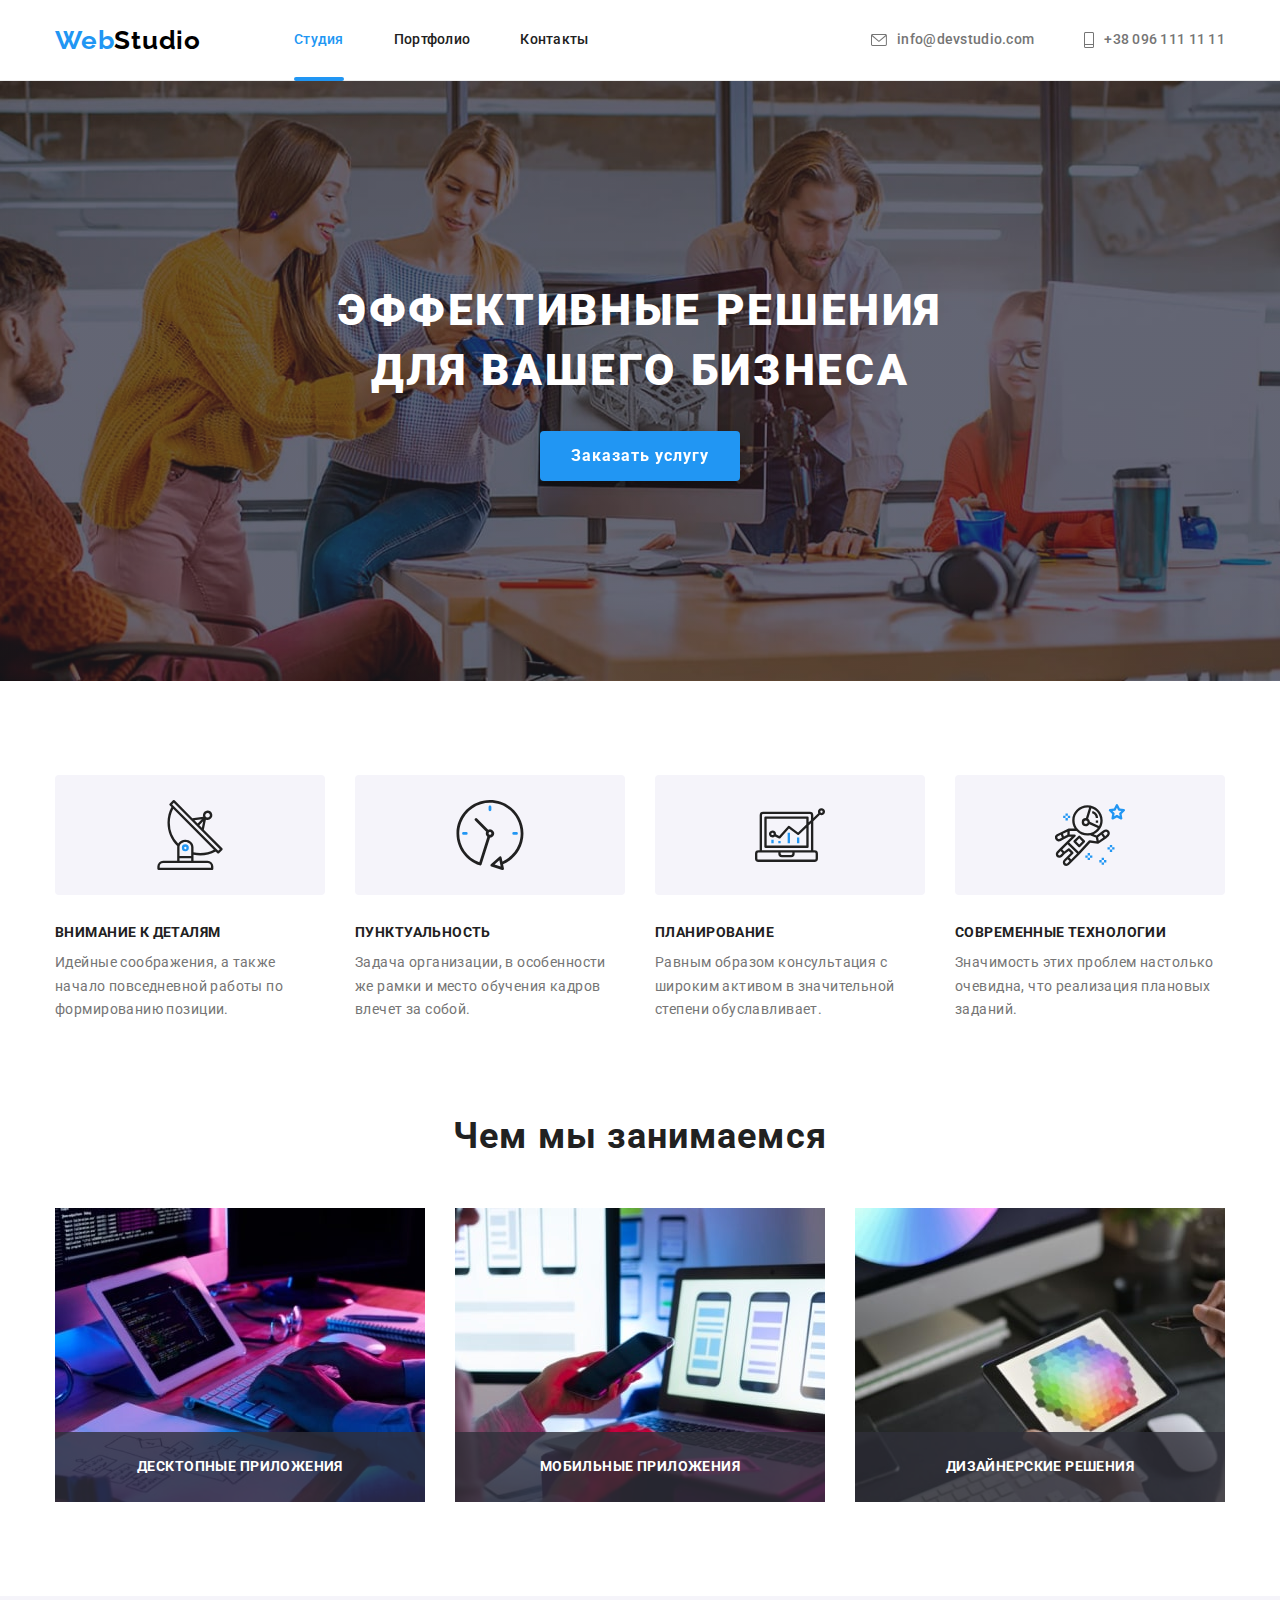
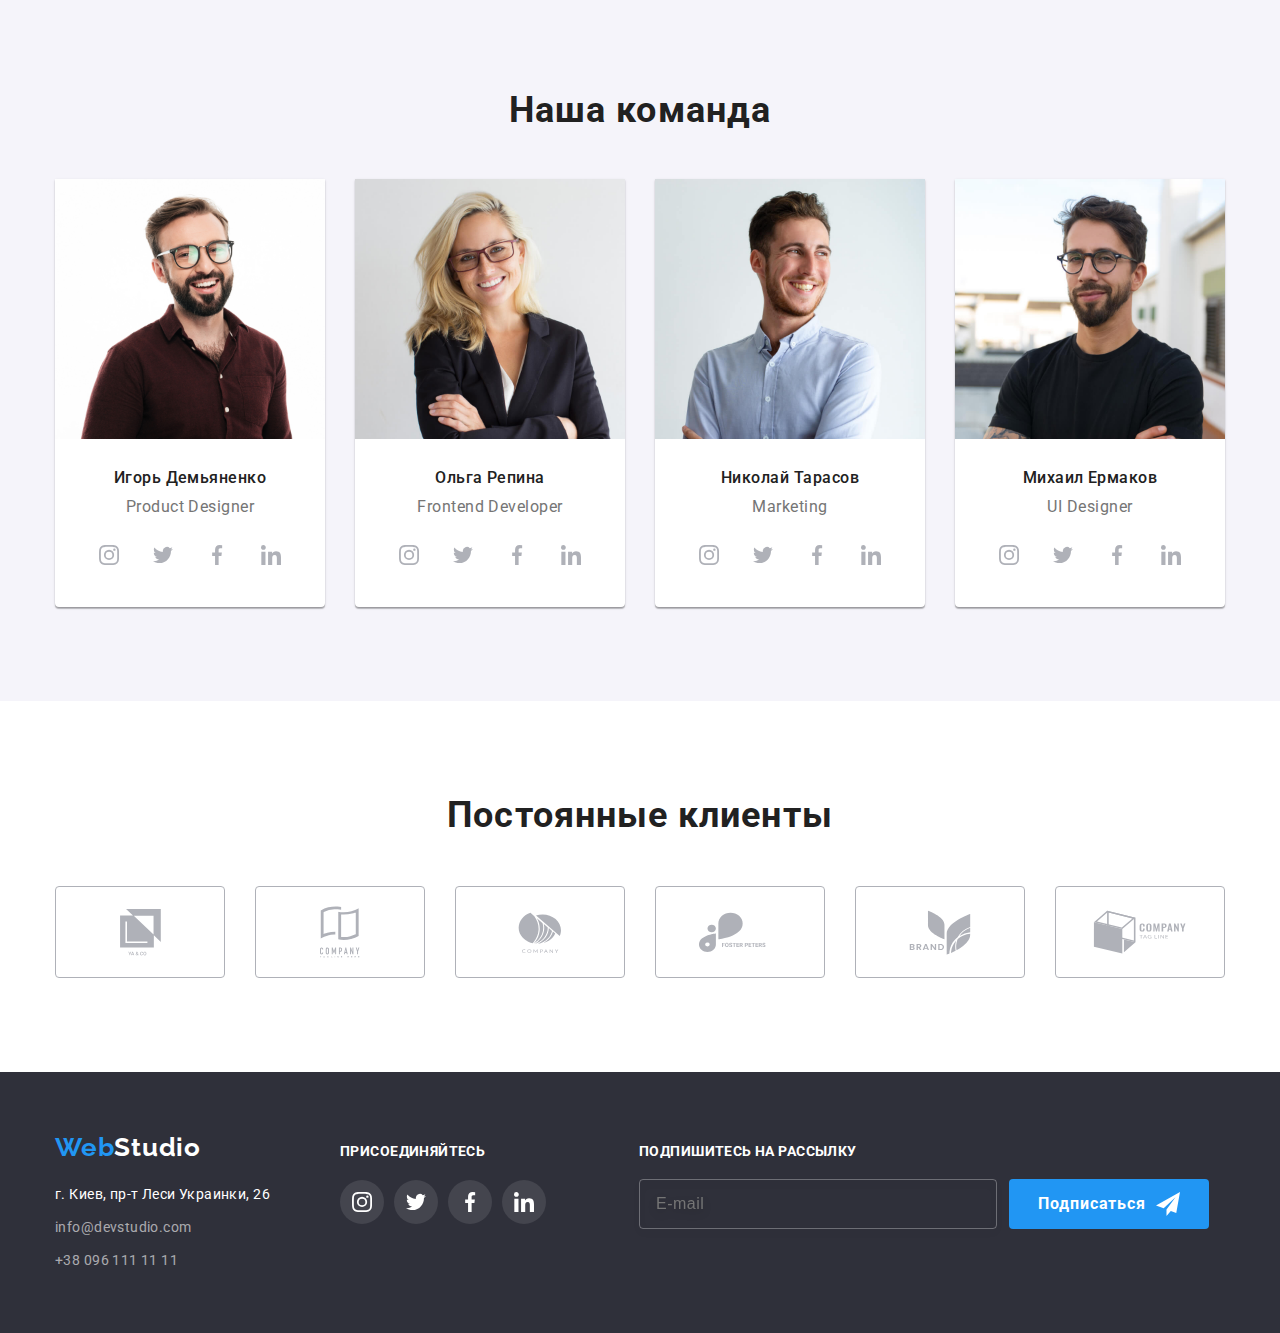
==== index.html @ 6ca830d8 "hw-06 footer-form" ====
<!DOCTYPE html>
<html lang="ru">

<head>
    <meta charset="UTF-8">
    <meta http-equiv="X-UA-Compatible" content="IE=edge">
    <meta name="viewport" content="width=device-width, initial-scale=1.0">
    <title>Web Studio (Version 2.1)</title>
    <link rel="preconnect" href="https://fonts.googleapis.com">
    <link rel="preconnect" href="https://fonts.gstatic.com" crossorigin>
    <link href="https://fonts.googleapis.com/css2?family=Raleway:wght@700&family=Roboto:wght@400;500;700&display=swap"
        rel="stylesheet">
    <link rel="stylesheet" href="node_modules/modern-normalize/modern-normalize.css">
    <link rel="stylesheet" href="./css/styles.css">
</head>

<body class="page">
    <header class="header">
        <div class="container header-content">
                <a class="header-logo link" href="./index.html" lang="en">Web<span class="header-logo-deco">Studio</span></a>
                <nav class="header-nav">
                    <ul class="header-nav-list list">
                        <li class="header-nav-item"><a class="header-nav-link link active" href="./index.html">Студия</a>
                        </li>
                        <li class="header-nav-item"><a class="header-nav-link  link" href="./portfolio.html">Портфолио</a>
                        </li>
                        <li class="header-nav-item"><a class="header-nav-link  link" href="">Контакты</a>
                        </li>
                    </ul>
                </nav>
                <ul class="header-contacts-list list">
                    <li class="header-contacts-item"><a class="header-contacts-link link" href="mailto:info@devstudio.com"><svg class="contact-icon" width="16" height="12"><use href="./images/symbol-defs.svg#icon-mail"></use></svg> info@devstudio.com</a>
                    </li>
                    <li class="header-contacts-item"><a class="header-contacts-link link" href="tel:+380961111111"><svg class="contact-icon" width="10" height="16">
                        <use href="./images/symbol-defs.svg#icon-phone"></use>
                    </svg>+38 096 111 11 11</a>
                    </li>
                </ul>
        </div>
    </header>
    <main>
        <section class="hero section">
            <!-- <div class="hero-bg"></div> -->
            <div class="container">
                <h1 class="hero-title">Эффективные решения для вашего бизнеса</h1>
                <button class="btn hero-btn" type="button" data-modal-open>Заказать услугу</button>
            </div>
        </section>
        <section class="features section">
            <div class="container">
                <h2 class="features-title" lang="en">Features</h2>

                <ul class="features-list list">
                    <li class="features-item">
                        <div class="features-decor">
                            <svg class="features-decor-icon" width="70" height="70">
                                <use href="./images/symbol-defs.svg#icon-antenna"></use>
                            </svg>
                        </div>
                        <h3 class="features-item-title">Внимание к деталям</h3>
                        <p class="features-item-text">Идейные соображения, а также начало повседневной работы по формированию
                            позиции.</p>
                    </li>
                    <li class="features-item">
                        <div class="features-decor">
                            <svg class="features-decor-icon" width="70" height="70">
                                <use href="./images/symbol-defs.svg#icon-clock"></use>
                            </svg>
                        </div>
                        <h3 class="features-item-title">Пунктуальность</h3>
                        <p class="features-item-text">Задача организации, в особенности же рамки и место обучения кадров
                            влечет за собой.</p>
                    </li>
                    <li class="features-item">
                        <div class="features-decor">
                            <svg class="features-decor-icon" width="70" height="70">
                                <use href="./images/symbol-defs.svg#icon-diagram"></use>
                            </svg>
                        </div>
                        <h3 class="features-item-title">Планирование</h3>
                        <p class="features-item-text">Равным образом консультация с широким активом в значительной степени
                            обуславливает.</p>
                    </li>
                    <li class="features-item">
                        <div class="features-decor">
                            <svg class="features-decor-icon" width="70" height="70">
                                <use href="./images/symbol-defs.svg#icon-astronaut"></use>
                            </svg>
                        </div>
                        <h3 class="features-item-title">Современные технологии</h3>
                        <p class="features-item-text">Значимость этих проблем настолько очевидна, что реализация плановых
                            заданий.</p>
                    </li>
                </ul>
            </div>
        </section>
        <section class="about section">
            <div class="container about-content">
                <h2 class="about-title">Чем мы занимаемся</h2>
                <ul class="about-list list">
                    <li class="about-item">
                        <img class="about-item-img" src="./images/box1.jpg" alt="Программист пишет код" width="370" height="294">
                        <p class="about-item-text">Десктопные приложения</p>
                    </li>
                    <li class="about-item">
                        <img class="about-item-img" src="./images/box2.jpg" alt="Создание мобильных приложений" width="370" height="294">
                        <p class="about-item-text">Мобильные приложения</p>
                    </li>
                    <li class="about-item">
                        <img class="about-item-img" src="./images/box3.jpg" alt="Вэб дизайн" width="370" height="294">
                        <p class="about-item-text">Дизайнерские решения</p>
                    </li>
                </ul>
            </div>
        </section>
        <section class="team section">
            <div class="container">
                <h2 class="team-title">Наша команда</h2>
                <ul class="team-list list">

                    <li class="team-item">
                        <div class="team-card">
                                <img class="team-avatar" src="./images/ava1.jpg" alt="Дизайнер продукта" width="270">
                            <div class="team-text">
                                <h3 class="team-name">Игорь Демьяненко</h3>
                                <p class="team-position" lang="en">Product Designer</p>

                                <ul class="team-networks-list list">
                                    <li class="team-networks-item">
                                        <a href="" class="team-networks-link">
                                            <svg class="networks-icon" width="20" height="20">
                                                <use href="./images/symbol-defs.svg#icon-instagram"></use>
                                            </svg>
                                        </a>
                                    </li>
                                    <li class="team-networks-item">
                                        <a href="" class="team-networks-link">
                                            <svg class="networks-icon" width="20" height="20">
                                                <use href="./images/symbol-defs.svg#icon-twitter"></use>
                                            </svg>
                                        </a>
                                    </li>
                                    <li class="team-networks-item">
                                        <a href="" class="team-networks-link">
                                            <svg class="networks-icon" width="20" height="20">
                                                <use href="./images/symbol-defs.svg#icon-facebook"></use>
                                            </svg>
                                        </a>
                                    </li>
                                    <li class="team-networks-item">
                                        <a href="" class="team-networks-link">
                                            <svg class="networks-icon" width="20" height="20">
                                                <use href="./images/symbol-defs.svg#icon-linkedin"></use>
                                            </svg>
                                        </a>
                                    </li>
                                </ul>
                            </div>
                        </div>
                    </li>

                    <li class="team-item">
                        <div class="team-card">
                                <img class="team-avatar" src="./images/ava2.jpg" alt="Фронтенд разработчик" width="270">
                            <div class="team-text">
                                <h3 class="team-name">Ольга Репина</h3>
                                <p class="team-position" lang="en">Frontend Developer</p>

                                <ul class="team-networks-list list">
                                    <li class="team-networks-item">
                                        <a href="" class="team-networks-link">
                                            <svg class="networks-icon" width="20" height="20">
                                                <use href="./images/symbol-defs.svg#icon-instagram"></use>
                                            </svg>
                                        </a>
                                    </li>
                                    <li class="team-networks-item">
                                        <a href="" class="team-networks-link">
                                            <svg class="networks-icon" width="20" height="20">
                                                <use href="./images/symbol-defs.svg#icon-twitter"></use>
                                            </svg>
                                        </a>
                                    </li>
                                    <li class="team-networks-item">
                                        <a href="" class="team-networks-link">
                                            <svg class="networks-icon" width="20" height="20">
                                                <use href="./images/symbol-defs.svg#icon-facebook"></use>
                                            </svg>
                                        </a>
                                    </li>
                                    <li class="team-networks-item">
                                        <a href="" class="team-networks-link">
                                            <svg class="networks-icon" width="20" height="20">
                                                <use href="./images/symbol-defs.svg#icon-linkedin"></use>
                                            </svg>
                                        </a>
                                    </li>
                                </ul>
                            </div>
                        </div>
                    </li>

                    <li class="team-item">
                        <div class="team-card">
                                <img class="team-avatar" src="./images/ava3.jpg" alt="Маркетолог" width="270">
                            <div class="team-text">
                                <h3 class="team-name">Николай Тарасов</h3>
                                <p class="team-position" lang="en">Marketing</p>

                                <ul class="team-networks-list list">
                                    <li class="team-networks-item">
                                        <a href="" class="team-networks-link">
                                            <svg class="networks-icon" width="20" height="20">
                                                <use href="./images/symbol-defs.svg#icon-instagram"></use>
                                            </svg>
                                        </a>
                                    </li>
                                    <li class="team-networks-item">
                                        <a href="" class="team-networks-link">
                                            <svg class="networks-icon" width="20" height="20">
                                                <use href="./images/symbol-defs.svg#icon-twitter"></use>
                                            </svg>
                                        </a>
                                    </li>
                                    <li class="team-networks-item">
                                        <a href="" class="team-networks-link">
                                            <svg class="networks-icon" width="20" height="20">
                                                <use href="./images/symbol-defs.svg#icon-facebook"></use>
                                            </svg>
                                        </a>
                                    </li>
                                    <li class="team-networks-item">
                                        <a href="" class="team-networks-link">
                                            <svg class="networks-icon" width="20" height="20">
                                                <use href="./images/symbol-defs.svg#icon-linkedin"></use>
                                            </svg>
                                        </a>
                                    </li>
                                </ul>
                            </div>
                        </div>
                    </li>

                    <li class="team-item">
                        <div class="team-card">
                                <img class="team-avatar" src="./images/ava4.jpg" alt="Дизайнер интерфейса" width="270">
                            <div class="team-text">
                                <h3 class="team-name">Михаил Ермаков</h3>
                                <p class="team-position" lang="en">UI Designer</p>

                                <ul class="team-networks-list list">
                                    <li class="team-networks-item">
                                        <a href="" class="team-networks-link">
                                            <svg class="networks-icon" width="20" height="20">
                                                <use href="./images/symbol-defs.svg#icon-instagram"></use>
                                            </svg>
                                        </a>
                                    </li>
                                    <li class="team-networks-item">
                                        <a href="" class="team-networks-link">
                                            <svg class="networks-icon" width="20" height="20">
                                                <use href="./images/symbol-defs.svg#icon-twitter"></use>
                                            </svg>
                                        </a>
                                    </li>
                                    <li class="team-networks-item">
                                        <a href="" class="team-networks-link">
                                            <svg class="networks-icon" width="20" height="20">
                                                <use href="./images/symbol-defs.svg#icon-facebook"></use>
                                            </svg>
                                        </a>
                                    </li>
                                    <li class="team-networks-item">
                                        <a href="" class="team-networks-link">
                                            <svg class="networks-icon" width="20" height="20">
                                                <use href="./images/symbol-defs.svg#icon-linkedin"></use>
                                            </svg>
                                        </a>
                                    </li>
                                </ul>
                            </div>
                        </div>
                    </li>
                </ul>
            </div>
        </section>
        <section class="our-clients section">
            <div class="container">
                <h2 class="our-clients-title">Постоянные клиенты</h2>
                <ul class="our-clients-list list">
                    <li class="our-clients-item"><a class="our-clients-link" href=""><svg class="our-clients-icon" width="41" height="46.7"><use href="./images/symbol-defs.svg#icon-company1"></use></svg></a>
                    </li>
                    <li class="our-clients-item"><a class="our-clients-link" href=""><svg class="our-clients-icon" width="40" height="52"><use href="./images/symbol-defs.svg#icon-company2"></use></svg></a>
                    </li>
                    <li class="our-clients-item"><a class="our-clients-link" href=""><svg class="our-clients-icon" width="43.46" height="41.18"><use href="./images/symbol-defs.svg#icon-company3"></use></svg></a>
                    </li>
                    <li class="our-clients-item"><a class="our-clients-link" href=""><svg class="our-clients-icon" width="84.44" height="40.62"><use href="./images/symbol-defs.svg#icon-company4"></use></svg></a>
                    </li>
                    <li class="our-clients-item"><a class="our-clients-link" href=""><svg class="our-clients-icon" width="62.54" height="45.43"><use href="./images/symbol-defs.svg#icon-company5"></use></svg></a>
                    </li>
                    <li class="our-clients-item"><a class="our-clients-link" href=""><svg class="our-clients-icon" width="93.79" height="43.93"><use href="./images/symbol-defs.svg#icon-company6"></use></svg></a>
                    </li>
                </ul>
            </div>
        </section>
    </main>
    <footer class="footer">
        <div class="container footer-content">
                <div class="footer-contacts">
                    <a class="footer-logo link" href="./index.html" lang="en">Web<span class="footer-logo-deco">Studio</span></a>
                    <address class="address">
                        <ul class="footer-contacts-list list">
                            <li class="footer-item-addr"><a class="footer-link-addr link" href="https://bit.ly/3FaEu3i" target="_blank">г. Киев,
                                    пр-т Леси Украинки, 26</a></li>
                            <li class="footer-contacts-item"><a class="footer-contacts-link link" href="mailto:info@devstudio.com">info@devstudio.com</a></li>
                            <li class="footer-contacts-item"><a class="footer-contacts-link link" href="tel:+380961111111">+38 096 111 11 11</a>
                            </li>
                        </ul>
                    </address>
                </div>
                <div class="footer-networks">
                    <strong class="footer-networks-title">Присоединяйтесь</strong>
                        <ul class="footer-networks-list list">
                            <li class="footer-networks-item"><a class="footer-networks-link" href=""><svg class="footer-networks-icon" width="20" height="20"><use href="./images/symbol-defs.svg#icon-instagram"></use></svg></a>
                            </li>

                            <li class="footer-networks-item"><a class="footer-networks-link" href=""><svg class="footer-networks-icon" width="20" height="20"><use href="./images/symbol-defs.svg#icon-twitter"></use></svg></a>
                            </li>

                            <li class="footer-networks-item"><a class="footer-networks-link" href=""><svg class="footer-networks-icon" width="20" height="20"><use href="./images/symbol-defs.svg#icon-facebook"></use></svg></a>
                            </li>

                            <li class="footer-networks-item"><a class="footer-networks-link" href=""><svg class="footer-networks-icon" width="20" height="20"><use href="./images/symbol-defs.svg#icon-linkedin"></use></svg></a>
                            </li>
                        </ul>
                </div>
                <div class="footer-form-container">
                    <strong class="footer-form-title">Подпишитесь на рассылку</strong>
                        <form class="footer-form" autocomplete="off" method="post" action=javascript:void(0);>
                            <div class="footer-form-field">
                                <input type="email" class="footer-form-input" name="mail" id="mail" placeholder="E-mail"/>
                            </div>
                            <button class="footer-form-btn btn">
                                <span class="footer-form-btn-txt">Подписаться</span>
                                <span><svg class="footer-form-icon" width="24" height="24"><use href="./images/symbol-defs.svg#icon-send"></use></svg>
                                </span>
                            </button>
                        </form>
                </div>
        </div>
    </footer>

        <div class="backdrop is-hidden" data-modal>
            <div class="modal">
                <button class="modal-close-btn" type="button" data-modal-close>
                    <svg class="modal-icon">
                        <use href="./images/symbol-defs.svg#icon-modal-close" width="18" height="18"></use>
                    </svg>
                </button>
            </div>
        </div>

        <script src="./js/modal.js"></script>

</body>
</html>
---- css/styles.css ----
:root {
    --primery-text-color:#757575;
    --white-text-color:#ffffff;
    --black-text-color:#000000;
    --title-text-color:#212121;
    --accent-color:#2196f3;
    --primery-bg-color:#ffffff;
    --secondary-bg-color:#f5f4fa;
    --third-bg-color:#2F303A;
    --fourth-bg-color:#eeeeee;
    /* ---декоративная разделительная линия--- */
    --deco-line-color:#ececec;
    /* ----відступи між картками---- */
    --card-set-gap : 30px;
}

html {
    box-sizing: border-box;
}

*,
*::before,
*::after {
    box-sizing: inherit;
}

body {
    margin: 0;
    font-family: "Roboto",sans-serif;
    font-weight: 400;
    font-size: 14px;
    color: var(--primery-text-color);

    background-color: var(--primery-bg-color);
}

h1,h2,h3,h4,h5,h6 {
    margin: 0 ;
    color: var(--title-text-color);
}
p {
    margin: 0;
}
img {
    display: block;
    max-width: 100%;
    height: auto;
}


.container {
    margin: 0 auto;
    padding: 0 15px;

    width: 1200px;
    /* outline: 1px solid tomato; */
}
.section {
    margin: 0;
    padding: 94px 0 94px 0;
}
a {
    text-decoration: none;
}
.list {
    margin: 0;
    padding: 0;
    list-style-type: none;
}



.btn {
    font-family: inherit;
    font-style: normal;
    font-weight: 700;
    font-size: 16px;

    line-height: 1.87;
    letter-spacing: 0.06em;
    color: var(--white-text-color);

    border-radius: 4px;
    border-color: transparent;
    background-color: var(--accent-color);

    cursor:pointer;
}
.hero-btn {
    filter: drop-shadow(0px 4px 4px rgba(0, 0, 0, 0.25));
}

/* -------------Header------------- */

.header {
    margin: 0;
    background-color: var(--primery-bg-color);
    border-bottom: 1px solid var(--deco-line-color);
}

.header-content {
    display: flex;
    align-items: center;
}

 /* -------Logo---- - */
.header-logo {
    padding: 24px 0;
    font-family: "Raleway", sans-serif;
    font-weight: 700;
    font-size: 26px;
    line-height: 1.19;
    letter-spacing: 0.03em;
    color: var(--accent-color);
}
.header-logo-deco {
    color: var(--black-text-color);
}


/* ------Site navigation------- */
.header-nav {
    margin-left: 93px;
}
.header-nav-list {
    display: flex;
}

.header-nav-item:nth-child(n+2) {
    margin-left: 50px;
}
.header-nav-link {
    position: relative;
    display: block;
    padding: 32px 0;

    font-size: 14px;
    font-style: normal;
    font-weight: 500;
    line-height: 1.14;
    letter-spacing: 0.02em;

    color: var(--title-text-color);
    transition: color 250ms cubic-bezier(0.4, 0, 0.2, 1);
}
.header-nav-link:hover,
.header-nav-link:focus {
    color: var(--accent-color);
}
.header-nav-link.active {
    color :var(--accent-color);
}
.header-nav-link.active::after {
    position: absolute;
    bottom: -1px;
    left: 0;
    content: "";

    width: 100%;
    height: 4px;

    border-radius: 2px;
    background-color: var(--accent-color);
}


/* ---------Contacts-------- */

.header-contacts-list {
    display:flex;
    margin-left: auto;
}

.header-contacts-link {
    display: flex;
    align-items: center;
    padding: 32px 0;

    font-size: 14px;
    font-style: normal;
    font-weight: 500;
    line-height: 1.14;
    letter-spacing: 0.02em;
    color: var(--primery-text-color);

    transition: color 250ms cubic-bezier(0.4, 0, 0.2, 1);
}
.header-contacts-link:hover,
.header-contacts-link:focus,
.footer-contacts-link:hover,
.footer-contacts-link:focus,
.footer-link-addr:hover,
.footer-link-addr:focus {
    color: var(--accent-color);
}

.contact-icon {
    margin-right: 10px;
    fill: currentColor;
}

.header-contacts-item + .header-contacts-item {
    margin-left: 50px;
}


/* ---------------Footer--------------- */
.footer {
    padding: 60px 0 60px 0;
    background-color: var(--third-bg-color);
}
.footer-content {
    display: flex;
    align-items: baseline;
}

.footer-logo {
    display: inline-block;
    margin-bottom: 20px;

    font-family: "Raleway",sans-serif;
    font-weight: 700;
    font-size: 26px;

    line-height: 1.19;
    letter-spacing: 0.03em;

    color: var(--accent-color);
}
.footer-logo-deco {
    color: var(--white-text-color);
}

.footer-contacts-list li:not(:last-child) {
    margin-bottom: 9px;
}
.footer-link-addr {
    font-style: normal;
    line-height: 1.71;
    letter-spacing: 0.03em;
    color: var(--white-text-color);

    transition: 250ms cubic-bezier(0.4, 0, 0.2, 1);
}
.footer-contacts-link {
    font-style: normal;
    line-height: 1.71;
    letter-spacing: 0.03em;
    color: rgba(255, 255, 255, 0.6);

    transition: color 250ms cubic-bezier(0.4, 0, 0.2, 1);
}

.footer-networks {
    margin-left: 70px;
}
.footer-networks-title {
    display: inline-block;
    margin-bottom: 20px;

    line-height: 1.14;
    letter-spacing: 0.03em;
    text-transform: uppercase;
    color: var(--white-text-color);
}
.footer-networks-list {
    display: flex;
}
.footer-networks-item + .footer-networks-item {
    margin-left: 10px;
}
.footer-networks-link {
    display: flex;
    align-items: center;
    justify-content: center;

    margin: 0;
    width: 44px;
    height: 44px;

    border-radius: 50%;
    background-color: rgba(255, 255, 255, 0.1);

    transition: background-color 250ms cubic-bezier(0.4, 0, 0.2, 1);
}
.footer-networks-link:hover,
.footer-networks-link:focus {
    background-color: var(--accent-color);
}
.footer-networks-icon {
    fill: var(--white-text-color);
}

/* ---------------Footer form------------------ */
.footer-form-container {
    margin-left: 93px;
}
.footer-form-title {
    display: inline-block;
    margin-bottom: 20px;

    line-height: 1.14x;
    letter-spacing: 0.03em;
    text-transform: uppercase;
    color: var(--white-text-color);
}
.footer-form {
    display: flex;
}
.footer-form-field {
    width: 358px;
    height: 50px;
}
.footer-form-input {
    padding: 15px 16px;;
    width: 100%;
    height: 100%;

    background-color: transparent;

    border: 1px solid rgba(255, 255, 255, 0.3);
    filter: drop-shadow(0px 4px 4px rgba(0, 0, 0, 0.15));
    border-radius: 4px;

    font-size: 16px;
    line-height: 1.25;
    letter-spacing: 0.03em;
    color: var(--white-text-color);
}

.footer-form-btn {
    display: flex;
    align-items: center;
    justify-content: center;

    margin-left: 12px;

    min-width: 200px;
    height: 50px;
}
.footer-form-icon {
    display: block;
    margin-left: 10px;
}

/* -----------------Студия-------------- */

/* -----------Hero----------- */
.hero {
    padding-top: 200px;
    padding-bottom: 200px;
    text-align: center;

    background-color: #C4C4C4;
    margin-left: auto;
    margin-right: auto;
    max-width: 1600px;
    height: auto;

    background-image: linear-gradient(to right, rgba(47, 48, 58, 0.4), rgba(47, 48, 58, 0.4)), url("../images/hero_bg.jpg");
    background-repeat: no-repeat, no-repeat;
    background-size: cover;
    background-position: center;
}

.hero-bg {
    margin-left: auto;
    margin-right: auto;
    max-width: 1600px;
    height: auto;

    background-image: linear-gradient(to right, rgba(47, 48, 58, 0.4), rgba(47, 48, 58, 0.4)), url("../images/hero_bg.jpg");
    background-repeat: no-repeat, no-repeat;
    background-size: cover;
    background-position: center;
}
.hero-title {
    display:block;
    width: 696px;
    margin: 0 auto 30px;

    font-weight: 900;
    font-size: 44px;
    line-height: 1.36;
    letter-spacing: 0.06em;
    color: var(--white-text-color);
    text-transform: uppercase;
}
.hero-btn {
    display:block;
    margin: 0 auto;
    min-width: 200px;
    height: 50px;

    font-family: Roboto;
    font-weight: 700;
    font-size: 16px;
    line-height: 1.87;
    letter-spacing: 0.06em;

    transition: background-color 250ms cubic-bezier(0.4, 0, 0.2, 1);
}

.hero-btn:hover {
    background-color: #188ce8;
}
/* ------------Features---------- */

.features-title {
    visibility:hidden;
    width: 0;
    height: 0;
}

.features-list {
    display: flex;
    flex-wrap: wrap;

    font-size: 0;
}
.features-item {
    flex-basis: calc(100% / 4 - var(--card-set-gap));
    background-color: var(--primery-bg-color);
}
.features-item + .features-item {
    margin-left: var(--card-set-gap);
}

.features-decor {
    display: flex;
    align-items: center;
    justify-content: center;
    margin-bottom: var(--card-set-gap);

    width: 270px;
    height: 120px;

    background-color: var(--secondary-bg-color);
    border-radius: 4px;
}

.features-item-title {
    margin-bottom: 10px;

    font-size: 14px;
    font-weight: 700;
    line-height: 1.14;
    letter-spacing: 0.03em;

    text-transform: uppercase;
}
.features-item-text {
    font-size: 14px;
    line-height: 1.71;
    letter-spacing: 0.03em;
}

/* ----------About------------ */
.about {
    padding-top: 0;
}

.about-title {
    margin-bottom: 50px;
    text-align: center;

    font-weight: 700;
    font-size: 36px;
    line-height: 1.16;
    letter-spacing: 0.03em;
}
.about-list {
    display: flex;
    flex-wrap: wrap;
    margin-left: calc(-1 * var(--card-set-gap));
}
.about-item {
    position: relative;
    flex-basis: calc(100% / 3 - var(--card-set-gap));
    margin-left: var(--card-set-gap);
}
.about-item-text {
    position: absolute;
    left: 0;
    bottom: 0;

    display: flex;
    align-items: center;
    justify-content: center;

    width: 100%;
    height: 23.82%;

    font-weight: 700;
    font-size: 14px;
    line-height: 1.14;
    text-align: center;
    letter-spacing: 0.03em;
    text-transform: uppercase;
    color: #ffffff;

    background: rgba(47, 48, 58, 0.8);
}



/* -----------Our-team------------ */
.team {
    background-color: var(--secondary-bg-color);
}
.team-title {
    margin-bottom: 47px;
    text-align: center;
    font-weight: 700;
    font-size: 36px;
    line-height: 1.16;
    letter-spacing: 0.03em;
}
.team-list {
    display: flex;
    flex-wrap: wrap;
    margin-left: calc(-1 * var(--card-set-gap));
}
.team-item {
    margin-left: var(--card-set-gap);
    flex-basis: calc(100% / 4 - var(--card-set-gap));

    background-color: var(--primery-bg-color);
    box-shadow: 0px 1px 3px rgba(0, 0, 0, 0.12), 0px 1px 1px rgba(0, 0, 0, 0.14), 0px 2px 1px rgba(0, 0, 0, 0.2);
    border-radius: 0px 0px 4px 4px;
}

.team-avatar {
    display: block;
    max-width: 100%;
    height: auto;
}
.team-text {
    padding: var(--card-set-gap) 32px;
    text-align: center;
}
.team-name {
    margin-bottom: 10px;

    font-weight: 500;
    font-size: 16px;
    line-height: 1.18;
    letter-spacing: 0.03em;
}
.team-position {
    margin-bottom: 16px;
    font-size: 16px;
    line-height: 1.18;
    letter-spacing: 0.03em;

    text-align: center;
}
.team-networks-list {
    display: flex;
    align-items: center;
    justify-content: center;
}
.team-networks-item {
    width: 44px;
    height: 44px;
    border-radius: 50%;
}
.team-networks-item + .team-networks-item {
    margin-left: 10px;
}
.team-networks-link {
    display: flex;
    align-items: center;
    justify-content: center;

    width: 44px;
    height: 44px;

    border-radius: 50%;
    color: #afb1b8;

    transition: background-color 250ms cubic-bezier(0.4, 0, 0.2, 1), color 250ms cubic-bezier(0.4, 0, 0.2, 1);
}
.team-networks-link:hover,
.team-networks-link:focus {
    background-color: var(--accent-color);
    color: var(--white-text-color);
}
.networks-icon {
    fill:currentColor;
}

/* --------------Our clients-------------- */

.our-clients-title {
    margin-bottom: 50px;

    font-size: 36px;
    line-height: 1.16;
    text-align: center;
    letter-spacing: 0.03em;
    color: var(--title-text-color);
}
.our-clients-list {
    display: flex;
    align-items: center;
    justify-content: center;
}
.our-clients-item + .our-clients-item {
    margin-left: var(--card-set-gap);
}
.our-clients-link {
    display: flex;
    align-items: center;
    justify-content: center;

    width: 170px;
    height: 92px;

    color: rgba(175, 177, 184, 1);

    border: 1px solid rgba(175, 177, 184, 1);
    border-radius: 4px;

    transition: border-color 250ms cubic-bezier(0.4, 0, 0.2, 1), color 250ms cubic-bezier(0.4, 0, 0.2, 1);
}
.our-clients-icon {
    fill: currentColor;
}
.our-clients-link:hover,
.our-clients-link:focus {
    color: var(--accent-color);
    border-color: var(--accent-color);
}

/* ------------Portfolio----------- */
.portfolio {
    padding-top:94px;
}
.portfolio-title-hidden {
    width: 0;
    height: 0;
    visibility: hidden;
}
.portfolio-filter {
    display: flex;
    justify-content: center;
    margin-bottom: 50px;
}
.portfolio-filter-item + .portfolio-filter-item {
    margin-left: 8px;
}
.portfolio-filter-btn {
    padding: 6px 22px;

    font-style: normal;
    font-weight: 500;
    font-size: 16px;
    line-height: 1.62;
    letter-spacing: 0.03em;

    color: var(--title-text-color);
    background-color: var(--secondary-bg-color);

    transition:background-color 250ms cubic-bezier(0.4, 0, 0.2, 1), color 250ms cubic-bezier(0.4, 0, 0.2, 1), drop-shadow 250ms cubic-bezier(0.4, 0, 0.2, 1);
}
.current,
.portfolio-filter-btn:hover,
.portfolio-filter-btn:focus {
    color: var(--white-text-color);
    background-color: var(--accent-color);
    filter: drop-shadow(0px 4px 4px rgba(0, 0, 0, 0.25));

}

.portfolio-list {
    display: flex;
    flex-wrap: wrap;
    margin: -15px;
}
.portfolio-item {
    margin: 15px;
    flex-basis: calc(100% / 3 - var(--card-set-gap));
}
.portfolio-card-link {
    display: block;
    width: 100%;
    height: 100%;

    transition: box-shadow 250ms cubic-bezier(0.4, 0, 0.2, 1);
}
.portfolio-card-link:hover,
.portfolio-card-link:focus {
    box-shadow: 0px 1px 1px rgba(0, 0, 0, 0.12), 0px 4px 4px rgba(0, 0, 0, 0.06), 1px 4px 6px rgba(0, 0, 0, 0.16);
}
.portfolio-card-link:hover .portfolio-card-overlay,
.portfolio-card-link:focus .portfolio-card-overlay {
transform: translateY(0);
}
 .portfolio-card-item {
    background-color: var(--primery-bg-color);
 }

 .portfolio-card-thumb {
     position: relative;
     overflow: hidden;
 }

.portfolio-card-img {
    display: block;
    max-width: 370px;
    height: auto;
}
.portfolio-card-overlay {
    position: absolute;
    left: 0;
    top: 0;

    width: 100%;
    height: 100%;
    padding: 63px 24px;

    font-size: 18px;
    line-height: 1.56;
    letter-spacing: 0.03em;
    color: var(--white-text-color);

    background: rgba(33, 150, 243, 0.9);

    transform: translateY(101%);
    transition: transform 250ms cubic-bezier(0.4, 0, 0.2, 1);
}
.portfolio-card-content {
    margin: 0;
    padding: 20px 24px;
    border-right: 1px solid var(--fourth-bg-color);
    border-bottom: 1px solid var(--fourth-bg-color);
    border-left: 1px solid var(--fourth-bg-color);
}
.card-content-title {
    font-weight: 700;
    font-size: 18px;
    line-height: 2;
    letter-spacing: 0.06em;
}
.card-content-text {
    font-size: 16px;

    line-height: 1.87;
    letter-spacing: 0.03em;

    color: var(--primery-text-color);
}

/* -------------Modal window------------- */
.backdrop {
    position: fixed;
    top: 0;
    left: 0;
    width: 100%;
    height: 100%;

    background: rgba(0, 0, 0, 0.2);
    opacity: 1;
    transition: opacity 250ms cubic-bezier(0.4, 0, 0.2, 1);
}
.backdrop.is-hidden {
    opacity: 0;
    pointer-events: none;
}
.backdrop.is-hidden .modal {
    transform: translate(-50%,-50%) scale(1.1);
}
.modal {
    position: absolute;
    top: 50%;
    left: 50%;
    transform: translate(-50%,-50%);

    padding: 15px;

    min-width: 528px;
    min-height: 581px;

    background-color: var(--primery-bg-color);

    transform: translate(-50%,-50%) scale(1);
    transition: transform 250ms cubic-bezier(0.4, 0, 0.2, 1);
}
.modal-close-btn {
    position: absolute;
    top: 8px;
    right: 8px;

    display: flex;
    align-items: center;
    justify-content: center;

    width: 30px;
    height: 30px;

    padding: 0;

    border-radius: 50%;
    border: 1px solid  rgba(0, 0, 0, 0.1);
    background-color: var(--primery-bg-color);

    cursor: pointer;
}
.modal-icon {
    width: 18px;
    height: 18px;
}
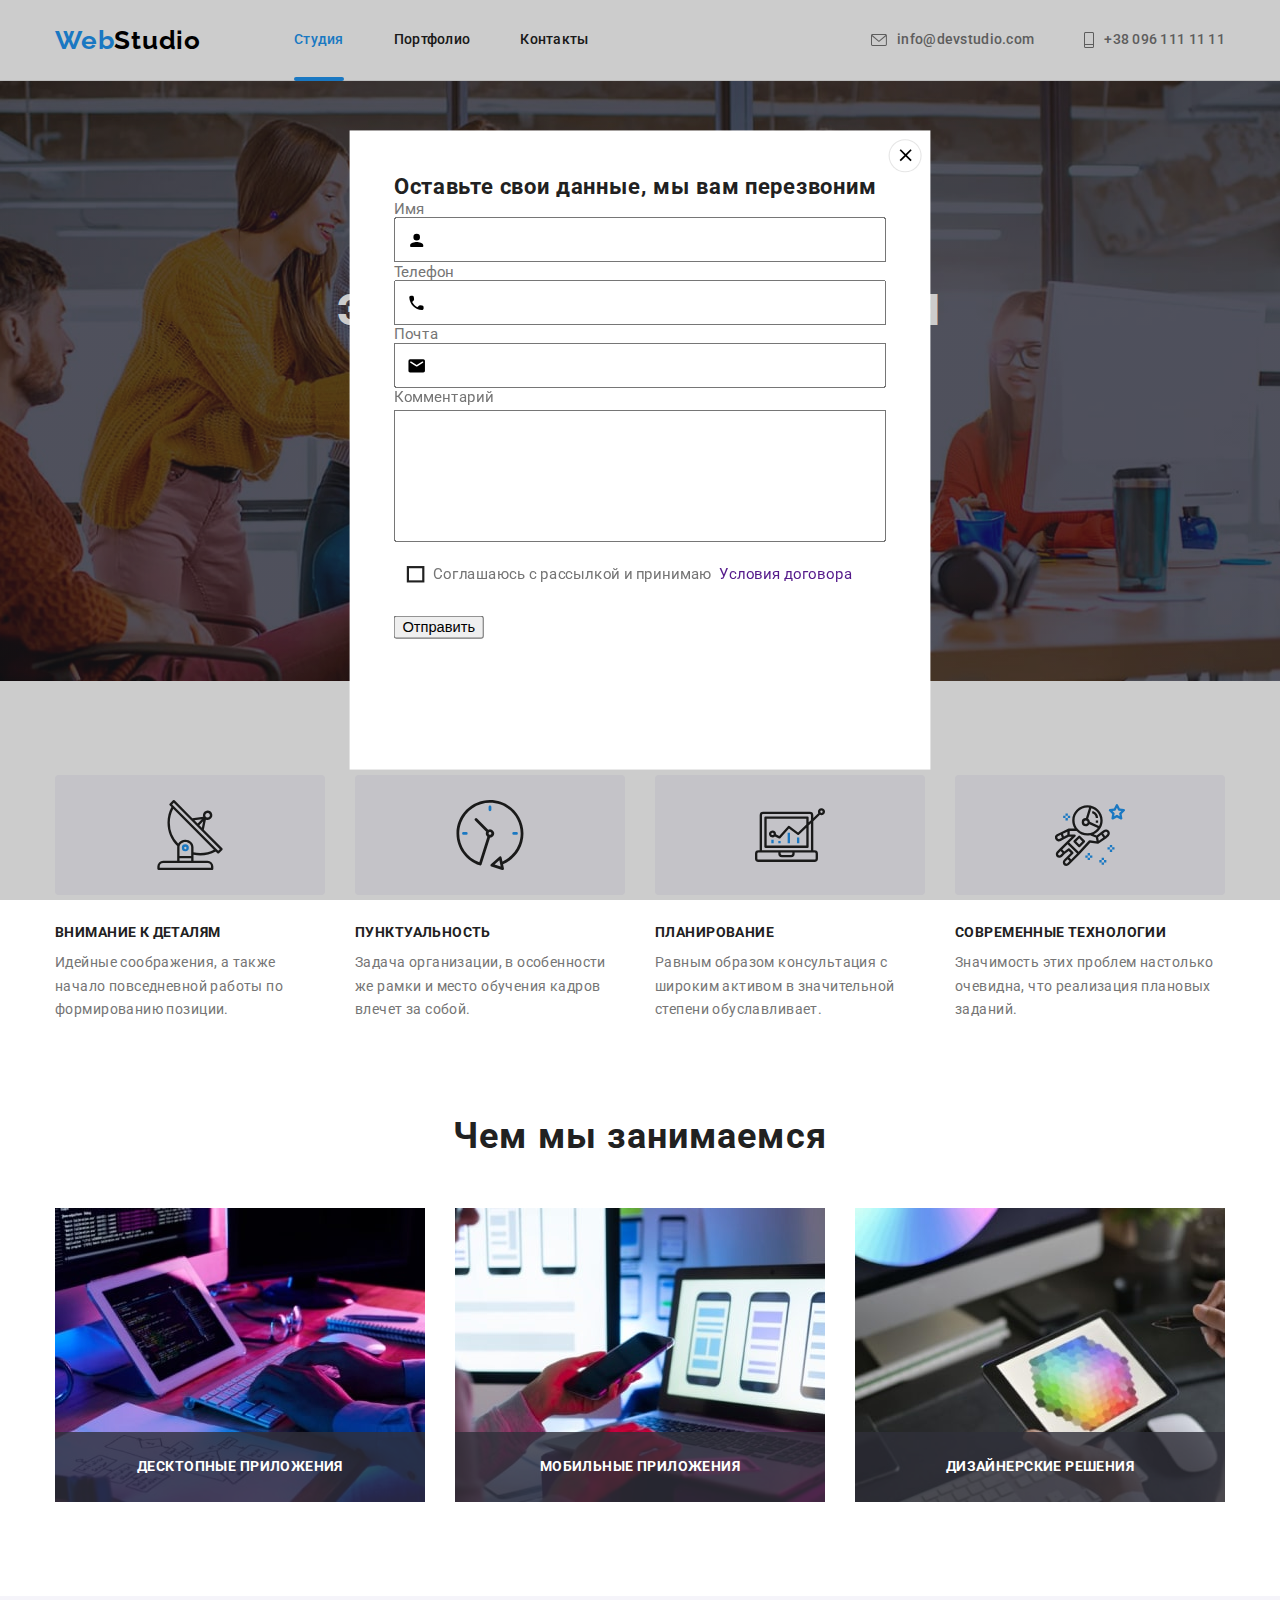
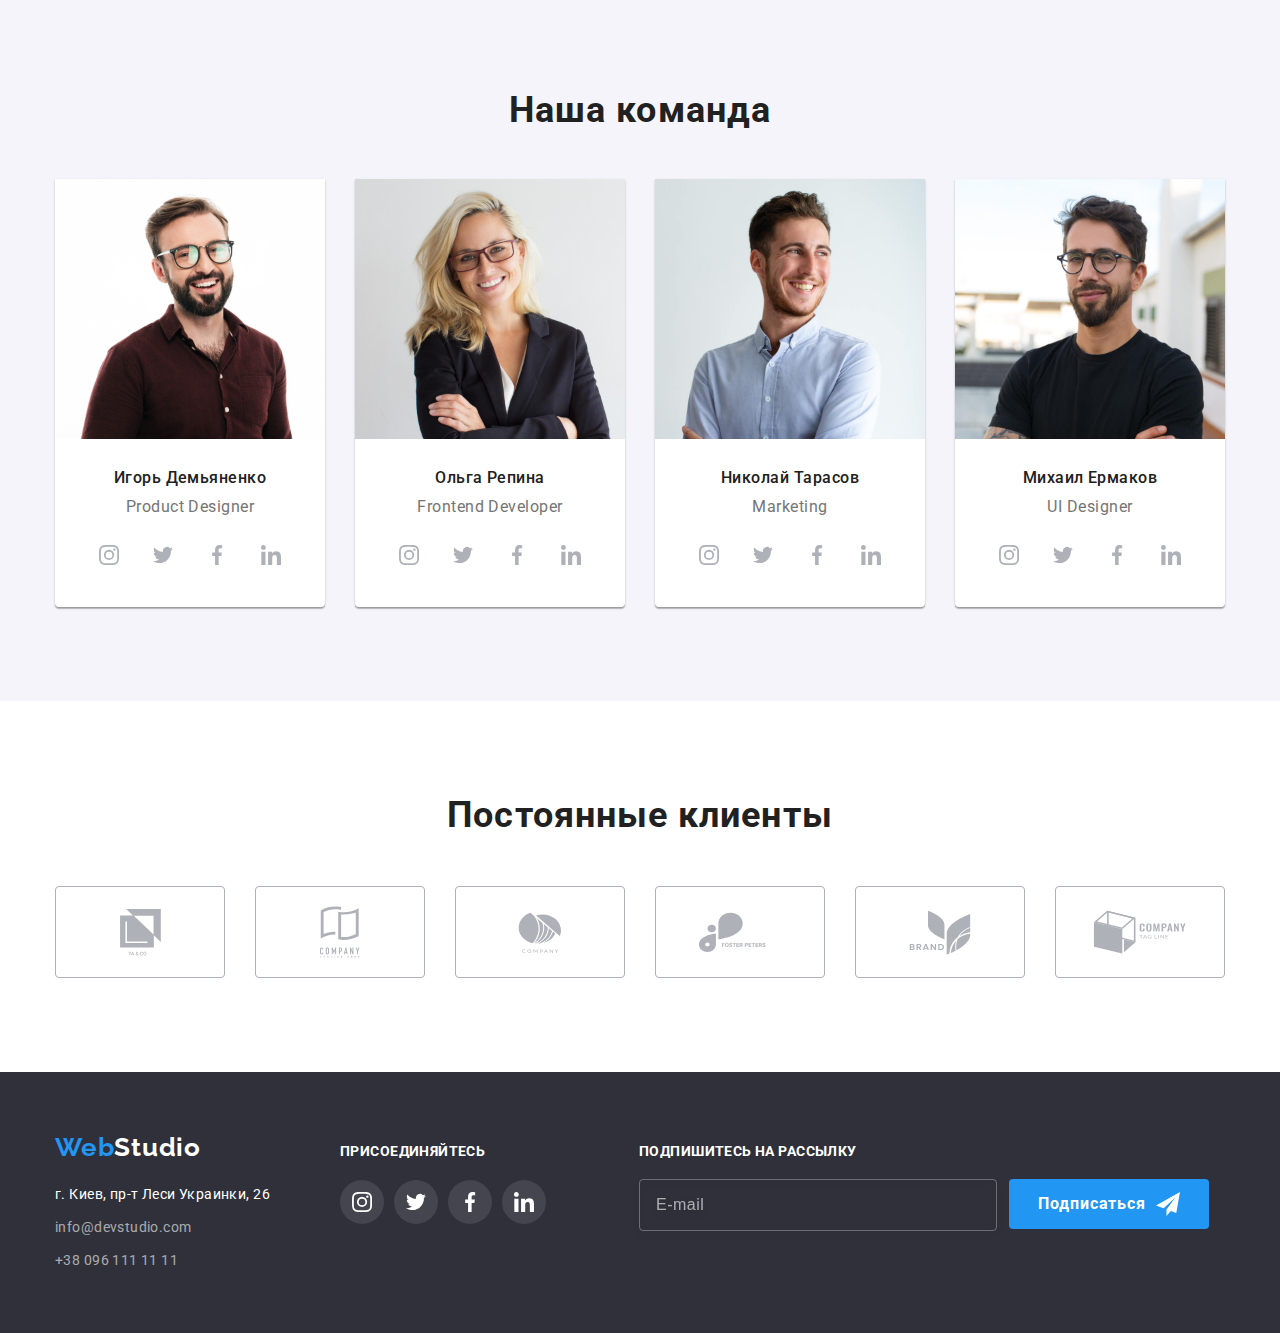
==== commit 92ba2f5d: "hw-06 половина" ====
--- a/index.html
+++ b/index.html
@@ -48,7 +48,7 @@
         </section>
         <section class="features section">
             <div class="container">
-                <h2 class="features-title" lang="en">Features</h2>
+                <h2 class="features-title visually-hidden" lang="en">Features</h2>
 
                 <ul class="features-list list">
                     <li class="features-item">
@@ -338,7 +338,7 @@
                     <strong class="footer-form-title">Подпишитесь на рассылку</strong>
                         <form class="footer-form" autocomplete="off" method="post" action=javascript:void(0);>
                             <div class="footer-form-field">
-                                <input type="email" class="footer-form-input" name="mail" id="mail" placeholder="E-mail"/>
+                                <input type="email" name="mail" id="mail" placeholder="E-mail"/>
                             </div>
                             <button class="footer-form-btn btn">
                                 <span class="footer-form-btn-txt">Подписаться</span>
@@ -357,6 +357,47 @@
                         <use href="./images/symbol-defs.svg#icon-modal-close" width="18" height="18"></use>
                     </svg>
                 </button>
+                <div class="modal-form-container">
+                    <p class="modal-form-title">Оставьте свои данные, мы вам перезвоним</p>
+                    <form autocomplete="off" method="post action="javascript:void(0);" class="modal-form">
+                        <label for="name" class="modal-form-label">Имя</label>
+                        <div class="modal-form-field">
+                            <input type="text" class="modal-form-input" name="name" id="name"/>
+                            <svg class="modal-form-icon" width="18" height="18">
+                                <use href="./images/symbol-defs.svg#icon-person-black"></use>
+                            </svg>
+                        </div>
+                        <label for="phone" class="modal-form-label">Телефон</label>
+                        <div class="modal-form-field">
+                            <input type="tel" class="modal-form-input" name="tel" id="phone"/>
+                            <svg class="modal-form-icon" width="18" height="18">
+                                <use href="./images/symbol-defs.svg#icon-phone-black"></use>
+                            </svg>
+                        </div>
+                        <label for="mail" class="modal-form-label">Почта</label>
+                        <div class="modal-form-field">
+                            <input type="email" class="modal-form-input" name="mail" id="mail"/>
+                            <svg class="modal-form-icon" width="18" height="18">
+                                <use href="./images/symbol-defs.svg#icon-email-black"></use>
+                            </svg>
+                        </div>
+                        <div class="modal-form-field">
+                            <label for="comment" class="modal-form-label">Комментарий</label>
+                            <textarea class="modal-form-textarea" name="comment" id="comment"></textarea>
+                        </div>
+                        <div class="modal-form-checkbox">
+                            <input type="checkbox" class="modal-checkbox-input visually-hidden" name="check" id="check"/>
+                            <label for="check" class="modal-checkbox-label">
+                                <svg class="modal-check-icon" width="16" height="15">
+                                    <use href="./images/symbol-defs.svg#icon-check-vector"></use>
+                                </svg>
+                                <span class="modal-checkbox-text">Соглашаюсь с рассылкой и принимаю</span>
+                                <a href="" class="modal-checkbox-contract">Условия договора</a>
+                            </label>
+                        </div>
+                        <button class="modal-form-btn">Отправить</button>
+                    </form>
+                </div>
             </div>
         </div>
 
--- a/css/styles.css
+++ b/css/styles.css
@@ -59,13 +59,26 @@
     margin: 0;
     padding: 94px 0 94px 0;
 }
-a {
+a:not(.modal-check-contract){
     text-decoration: none;
 }
 .list {
     margin: 0;
     padding: 0;
     list-style-type: none;
+}
+
+.visually-hidden {
+  position: absolute;
+  white-space: nowrap;
+  width: 1px;
+  height: 1px;
+  overflow: hidden;
+  border: 0;
+  padding: 0;
+  clip: rect(0 0 0 0);
+  clip-path: inset(50%);
+  margin: -1px;
 }
 
 
@@ -309,12 +322,10 @@
 }
 .footer-form-field {
     width: 358px;
-    height: 50px;
-}
-.footer-form-input {
+}
+.footer-form-field input {
     padding: 15px 16px;;
     width: 100%;
-    height: 100%;
 
     background-color: transparent;
 
@@ -326,6 +337,13 @@
     line-height: 1.25;
     letter-spacing: 0.03em;
     color: var(--white-text-color);
+}
+.footer-form-field input::placeholder {
+    font-size: 16px;
+    line-height: 1.25;
+    letter-spacing: 0.03em;
+
+    color: rgba(255, 255, 255, 0.6);
 }
 
 .footer-form-btn {
@@ -406,11 +424,6 @@
 }
 /* ------------Features---------- */
 
-.features-title {
-    visibility:hidden;
-    width: 0;
-    height: 0;
-}
 
 .features-list {
     display: flex;
@@ -637,11 +650,7 @@
 .portfolio {
     padding-top:94px;
 }
-.portfolio-title-hidden {
-    width: 0;
-    height: 0;
-    visibility: hidden;
-}
+
 .portfolio-filter {
     display: flex;
     justify-content: center;
@@ -764,10 +773,10 @@
     opacity: 1;
     transition: opacity 250ms cubic-bezier(0.4, 0, 0.2, 1);
 }
-.backdrop.is-hidden {
+/* .backdrop.is-hidden {
     opacity: 0;
     pointer-events: none;
-}
+} */
 .backdrop.is-hidden .modal {
     transform: translate(-50%,-50%) scale(1.1);
 }
@@ -777,7 +786,7 @@
     left: 50%;
     transform: translate(-50%,-50%);
 
-    padding: 15px;
+    padding: 40px;
 
     min-width: 528px;
     min-height: 581px;
@@ -788,14 +797,14 @@
     transition: transform 250ms cubic-bezier(0.4, 0, 0.2, 1);
 }
 .modal-close-btn {
+    display: flex;
+    align-items: center;
+    justify-content: center;
+
     position: absolute;
     top: 8px;
     right: 8px;
 
-    display: flex;
-    align-items: center;
-    justify-content: center;
-
     width: 30px;
     height: 30px;
 
@@ -812,5 +821,77 @@
     height: 18px;
 }
 
-
-
+.modal-form-container {
+    width: 448px;
+}
+
+.modal-form-title {
+    font-weight: 700;
+    font-size: 20px;
+    line-height: 1.15;
+    letter-spacing: 0.03em;
+
+    color: var(--title-text-color);
+}
+
+.modal-form-field {
+    position: relative;
+    display: flex;
+    flex-direction: column;
+}
+
+.modal-form-label {
+    width: 100%;
+    margin-bottom: 4px;
+}
+.modal-form-input {
+    position: relative;
+    padding: 11px 12px;
+    padding-left: 42px;
+}
+.modal-form-icon {
+    position: absolute;
+    left: 12px;
+    top: 50%;
+    transform: translateY(-50%);
+}
+
+.modal-form-textarea {
+    resize: none;
+    width: 100%;
+    height: 120px;
+    margin-bottom: 21px;
+}
+
+.modal-form-checkbox {
+    position: relative;
+    width: 100%;
+    height: auto;
+
+    margin-bottom: 30px;
+}
+
+.modal-checkbox-label {
+    display: flex;
+    align-items: center;
+}
+.modal-form-checkbox .modal-check-icon {
+    position: absolute;
+    left: 12px;
+
+    border: 2px solid var(--title-text-color);
+}
+.modal-checkbox-text {
+    margin-left: 36px;
+}
+.modal-checkbox-label:checked {
+
+}
+.modal-checkbox-contract {
+    display: block;
+    margin-left: 7px;
+}
+
+
+
+
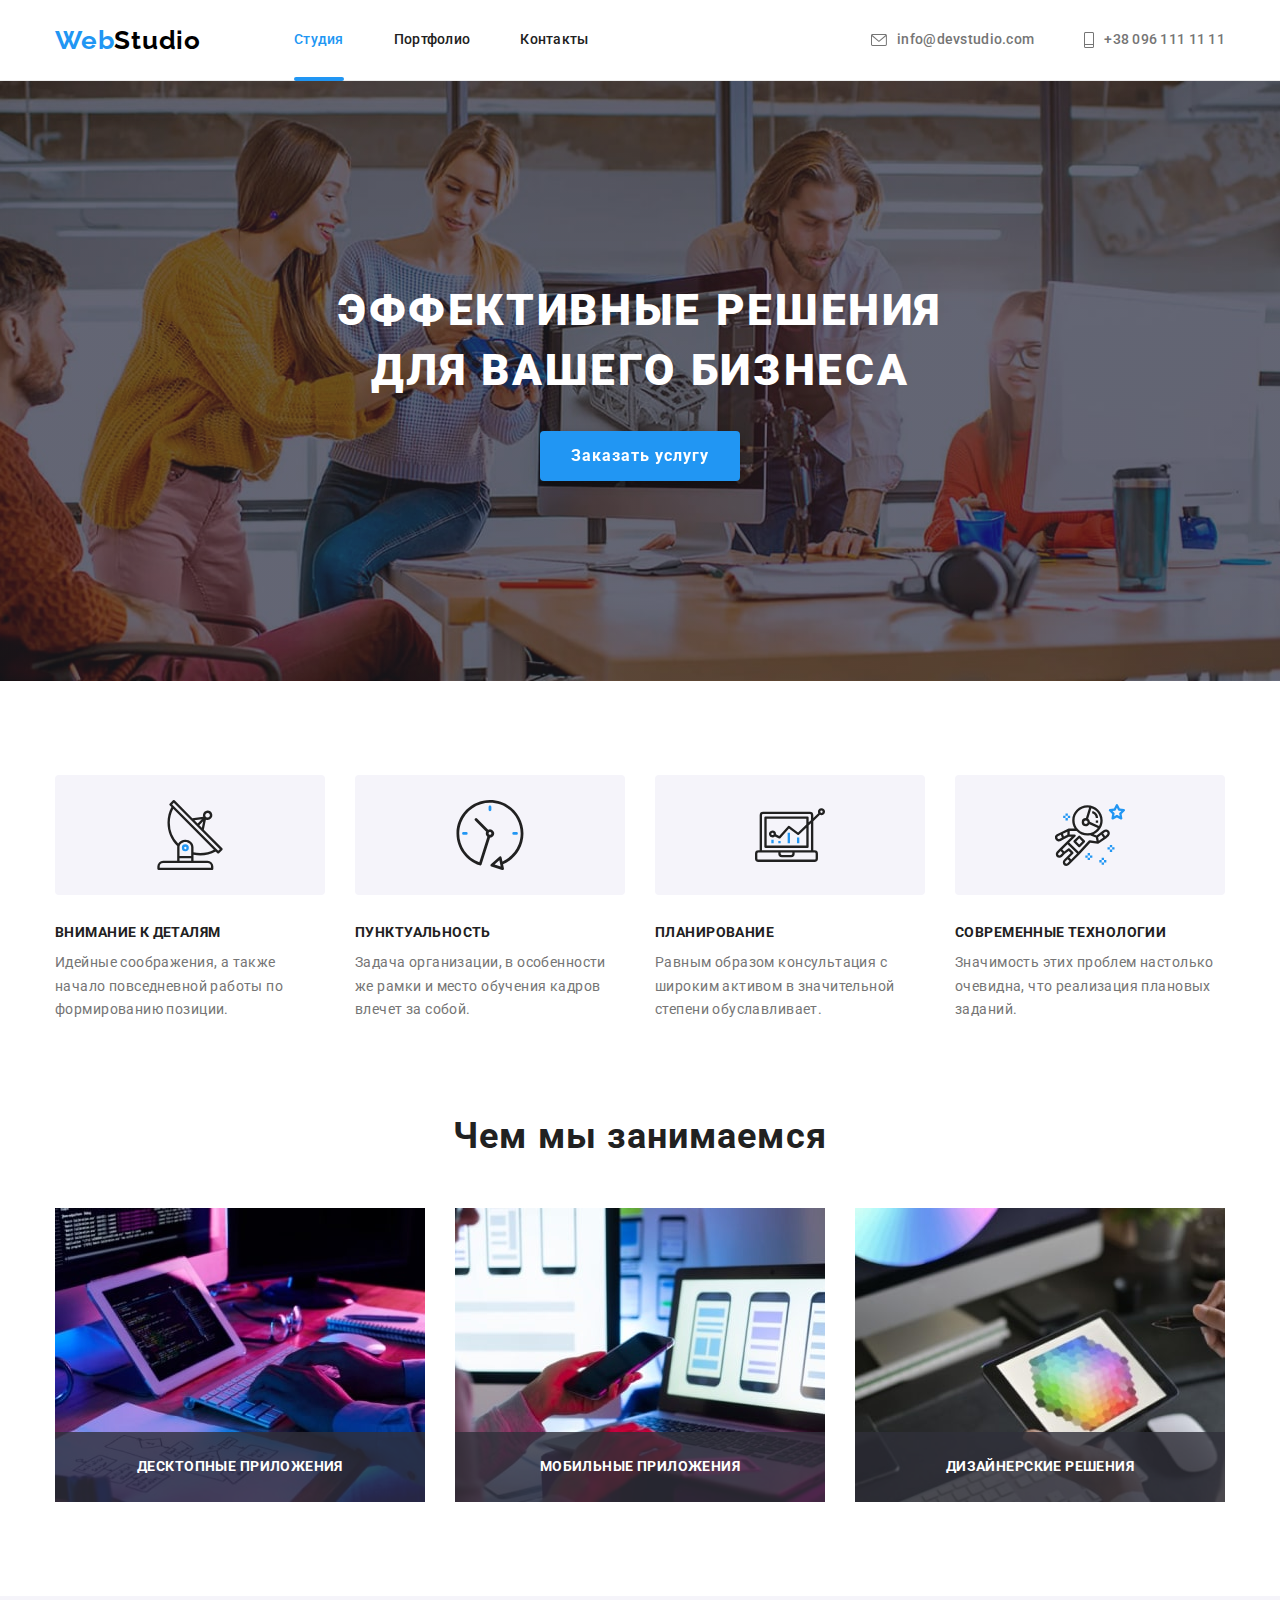
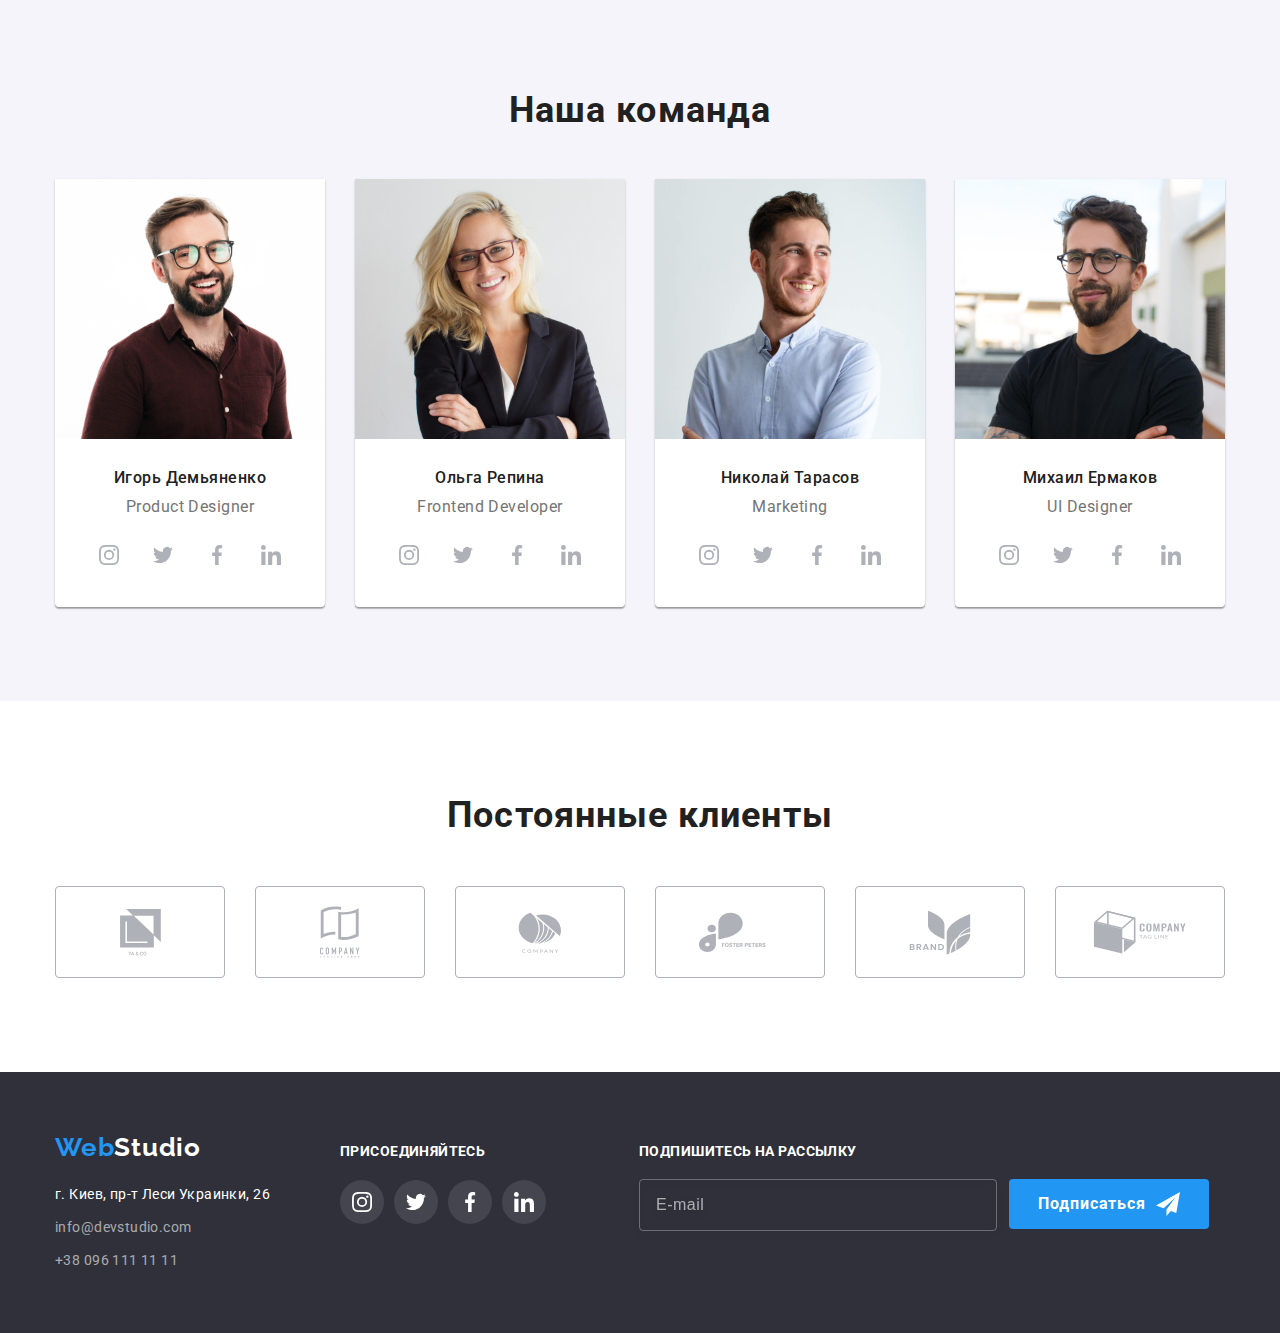
==== commit 86c4ee4a: "hw-06 до перевірки" ====
--- a/index.html
+++ b/index.html
@@ -340,7 +340,7 @@
                             <div class="footer-form-field">
                                 <input type="email" name="mail" id="mail" placeholder="E-mail"/>
                             </div>
-                            <button class="footer-form-btn btn">
+                            <button class="footer-form-btn btn" type="submit">
                                 <span class="footer-form-btn-txt">Подписаться</span>
                                 <span><svg class="footer-form-icon" width="24" height="24"><use href="./images/symbol-defs.svg#icon-send"></use></svg>
                                 </span>
@@ -359,7 +359,7 @@
                 </button>
                 <div class="modal-form-container">
                     <p class="modal-form-title">Оставьте свои данные, мы вам перезвоним</p>
-                    <form autocomplete="off" method="post action="javascript:void(0);" class="modal-form">
+                    <form autocomplete="off" method="post" action="javascript:void(0);" class="modal-form">
                         <label for="name" class="modal-form-label">Имя</label>
                         <div class="modal-form-field">
                             <input type="text" class="modal-form-input" name="name" id="name"/>
@@ -374,28 +374,28 @@
                                 <use href="./images/symbol-defs.svg#icon-phone-black"></use>
                             </svg>
                         </div>
-                        <label for="mail" class="modal-form-label">Почта</label>
+                        <label for="e-mail" class="modal-form-label">Почта</label>
                         <div class="modal-form-field">
-                            <input type="email" class="modal-form-input" name="mail" id="mail"/>
+                            <input type="email" class="modal-form-input" name="mail" id="e-mail"/>
                             <svg class="modal-form-icon" width="18" height="18">
                                 <use href="./images/symbol-defs.svg#icon-email-black"></use>
                             </svg>
                         </div>
                         <div class="modal-form-field">
                             <label for="comment" class="modal-form-label">Комментарий</label>
-                            <textarea class="modal-form-textarea" name="comment" id="comment"></textarea>
+                            <textarea class="modal-form-textarea modal-form-input" name="comment" id="comment" placeholder="Введите текст"></textarea>
                         </div>
                         <div class="modal-form-checkbox">
-                            <input type="checkbox" class="modal-checkbox-input visually-hidden" name="check" id="check"/>
                             <label for="check" class="modal-checkbox-label">
+                                <input type="checkbox" class="modal-checkbox-input visually-hidden" name="check" id="check"/>
                                 <svg class="modal-check-icon" width="16" height="15">
                                     <use href="./images/symbol-defs.svg#icon-check-vector"></use>
                                 </svg>
                                 <span class="modal-checkbox-text">Соглашаюсь с рассылкой и принимаю</span>
-                                <a href="" class="modal-checkbox-contract">Условия договора</a>
                             </label>
-                        </div>
-                        <button class="modal-form-btn">Отправить</button>
+                            <a href="" class="modal-checkbox-contract">Условия договора</a>
+                        </div>
+                        <button class="modal-form-btn btn" type="submit">Отправить</button>
                     </form>
                 </div>
             </div>
--- a/css/styles.css
+++ b/css/styles.css
@@ -53,13 +53,12 @@
     padding: 0 15px;
 
     width: 1200px;
-    /* outline: 1px solid tomato; */
 }
 .section {
     margin: 0;
     padding: 94px 0 94px 0;
 }
-a:not(.modal-check-contract){
+a:not(.modal-checkbox-contract){
     text-decoration: none;
 }
 .list {
@@ -356,6 +355,11 @@
     min-width: 200px;
     height: 50px;
 }
+.footer-form-btn:hover,
+.footer-form-btn:focus {
+    background: #188CE8;
+}
+
 .footer-form-icon {
     display: block;
     margin-left: 10px;
@@ -409,12 +413,6 @@
     margin: 0 auto;
     min-width: 200px;
     height: 50px;
-
-    font-family: Roboto;
-    font-weight: 700;
-    font-size: 16px;
-    line-height: 1.87;
-    letter-spacing: 0.06em;
 
     transition: background-color 250ms cubic-bezier(0.4, 0, 0.2, 1);
 }
@@ -773,10 +771,11 @@
     opacity: 1;
     transition: opacity 250ms cubic-bezier(0.4, 0, 0.2, 1);
 }
-/* .backdrop.is-hidden {
+
+.backdrop.is-hidden {
     opacity: 0;
     pointer-events: none;
-} */
+}
 .backdrop.is-hidden .modal {
     transform: translate(-50%,-50%) scale(1.1);
 }
@@ -797,14 +796,14 @@
     transition: transform 250ms cubic-bezier(0.4, 0, 0.2, 1);
 }
 .modal-close-btn {
-    display: flex;
-    align-items: center;
-    justify-content: center;
-
     position: absolute;
     top: 8px;
     right: 8px;
 
+    display: flex;
+    align-items: center;
+    justify-content: center;
+
     width: 30px;
     height: 30px;
 
@@ -816,6 +815,11 @@
 
     cursor: pointer;
 }
+.modal-close-btn:hover > svg,
+.modal-close-btn:focus > svg {
+    fill: var(--accent-color);
+}
+
 .modal-icon {
     width: 18px;
     height: 18px;
@@ -838,16 +842,27 @@
     position: relative;
     display: flex;
     flex-direction: column;
+
+    margin-bottom: 10px;
 }
 
 .modal-form-label {
+    display: block;
     width: 100%;
     margin-bottom: 4px;
+
+    font-size: 12px;
+    line-height: 1.16;
+    letter-spacing: 0.01em;
+    color: #757575;
 }
 .modal-form-input {
     position: relative;
     padding: 11px 12px;
     padding-left: 42px;
+
+    border: 1px solid rgba(33, 33, 33, 0.2);
+    border-radius: 4px;
 }
 .modal-form-icon {
     position: absolute;
@@ -855,25 +870,38 @@
     top: 50%;
     transform: translateY(-50%);
 }
+.modal-form-input:hover,
+.modal-form-input:focus {
+    border: 1px solid var(--accent-color);
+    outline: none;
+}
+.modal-form-input:hover + svg,
+.modal-form-input:focus + svg {
+    fill: var(--accent-color);
+}
+
 
 .modal-form-textarea {
     resize: none;
     width: 100%;
     height: 120px;
     margin-bottom: 21px;
+    padding: 15px;
 }
 
 .modal-form-checkbox {
     position: relative;
+    display: flex;
+    align-items: center;
+    
     width: 100%;
-    height: auto;
-
     margin-bottom: 30px;
 }
 
 .modal-checkbox-label {
     display: flex;
     align-items: center;
+    padding-left: 35px;
 }
 .modal-form-checkbox .modal-check-icon {
     position: absolute;
@@ -881,17 +909,44 @@
 
     border: 2px solid var(--title-text-color);
 }
-.modal-checkbox-text {
-    margin-left: 36px;
-}
-.modal-checkbox-label:checked {
-
+
+.modal-form-checkbox {
+    cursor: pointer;
+}
+.modal-checkbox-input:checked + .modal-check-icon {
+    background-color: var(--accent-color);
+    border-color: transparent;
+    border-radius: 2px;
+}
+.modal-checkbox-input:hover + .modal-check-icon,
+.modal-checkbox-input:focus + .modal-check-icon {
+    border-color: var(--accent-color);
 }
 .modal-checkbox-contract {
     display: block;
     margin-left: 7px;
 }
-
-
-
-
+.modal-checkbox-contract:hover,
+.modal-checkbox-contract:focus {
+    color: var(--accent-color);
+}
+
+.modal-form-btn {
+    display:block;
+    margin: 0 auto;
+    min-width: 200px;
+    height: 50px;
+
+    box-shadow: 0px 4px 4px rgba(0, 0, 0, 0.15);
+
+    transition: background-color 250ms cubic-bezier(0.4, 0, 0.2, 1);
+}
+.modal-form-btn:hover,
+.modal-form-btn:focus {
+    background: #188CE8;
+}
+
+
+
+
+
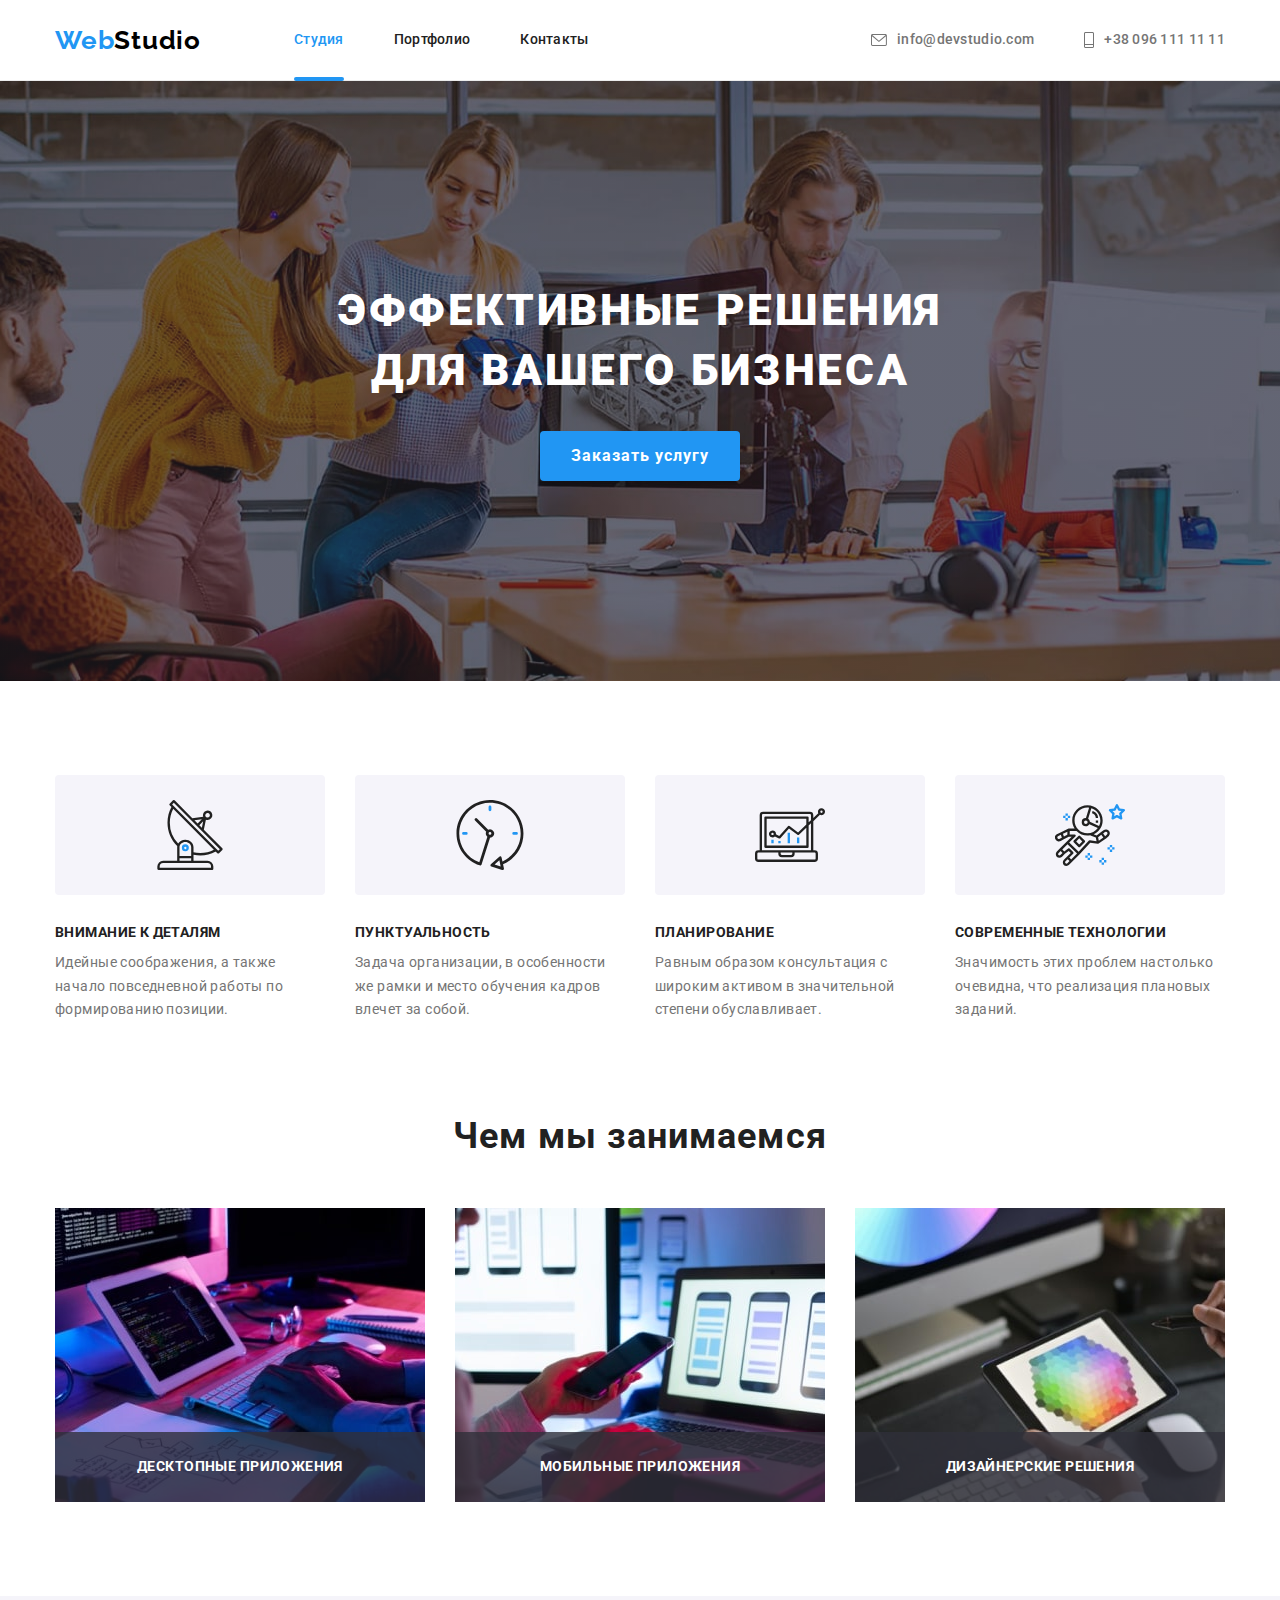
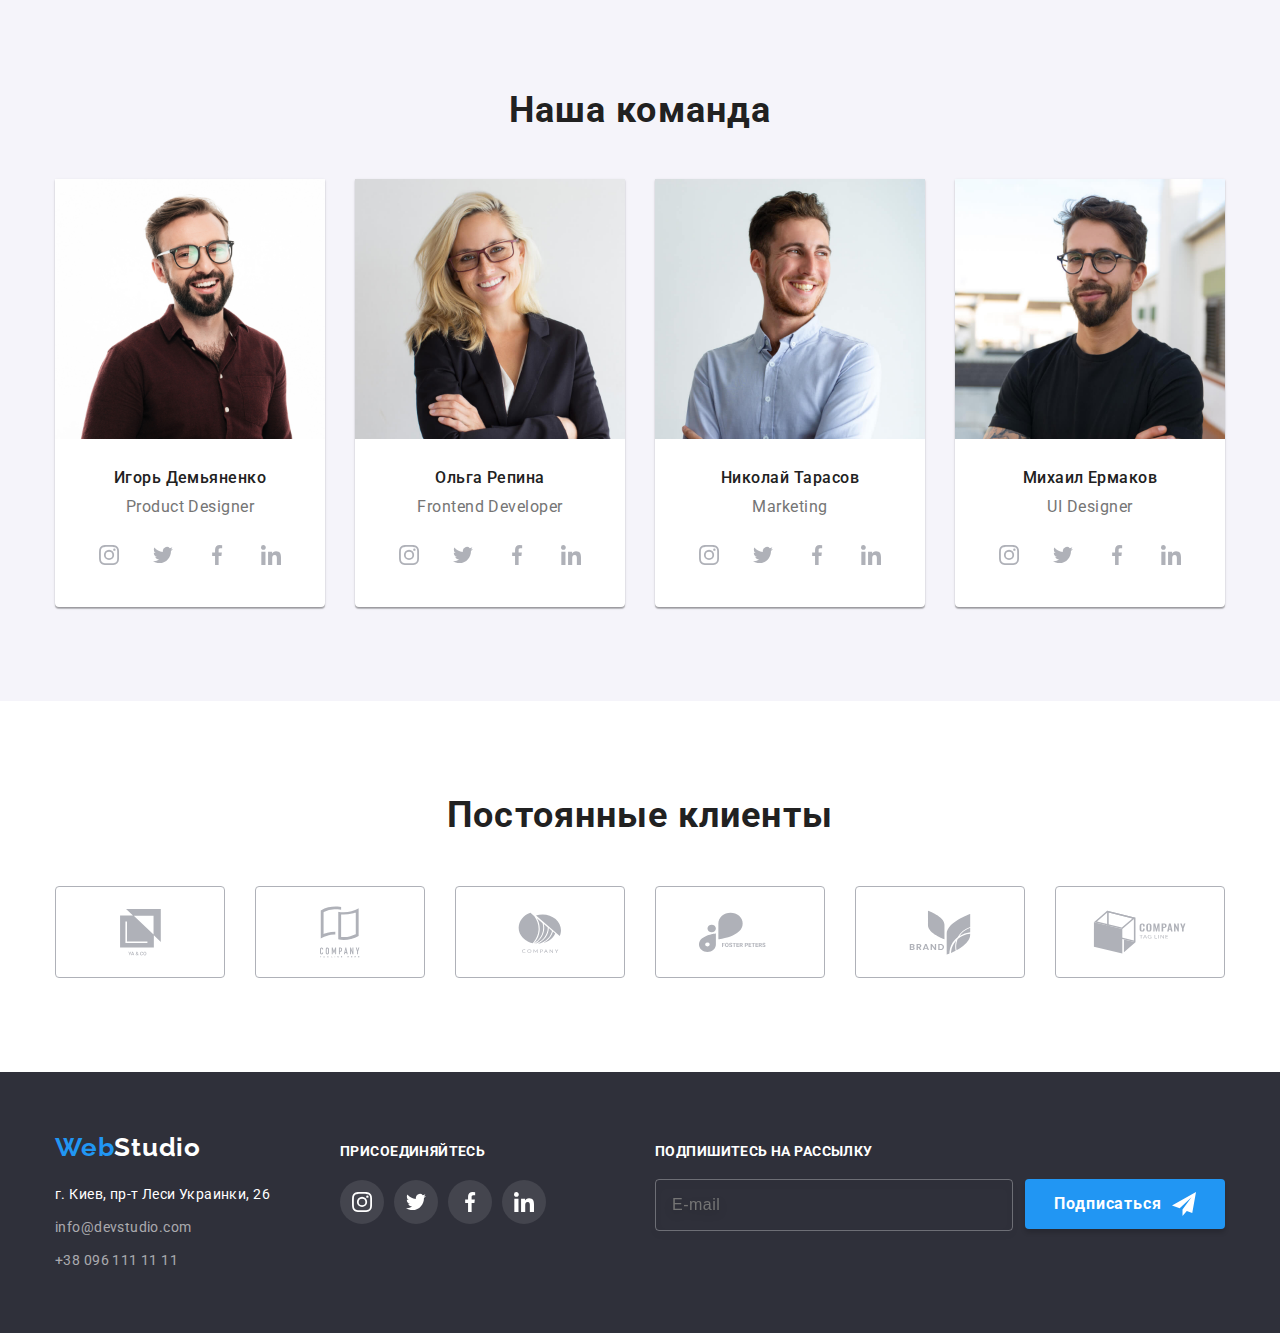
==== commit 4426bc56: "hw-06 bem" ====
--- a/index.html
+++ b/index.html
@@ -16,22 +16,22 @@
 
 <body class="page">
     <header class="header">
-        <div class="container header-content">
-                <a class="header-logo link" href="./index.html" lang="en">Web<span class="header-logo-deco">Studio</span></a>
-                <nav class="header-nav">
-                    <ul class="header-nav-list list">
-                        <li class="header-nav-item"><a class="header-nav-link link active" href="./index.html">Студия</a>
-                        </li>
-                        <li class="header-nav-item"><a class="header-nav-link  link" href="./portfolio.html">Портфолио</a>
-                        </li>
-                        <li class="header-nav-item"><a class="header-nav-link  link" href="">Контакты</a>
+        <div class="container header__container">
+                <a class="logo" href="./index.html" lang="en">Web<span class="logo--deco">Studio</span></a>
+                <nav class="navigation">
+                    <ul class="nav__list list">
+                        <li class="nav__item"><a class="nav__link link active" href="./index.html">Студия</a>
+                        </li>
+                        <li class="nav__item"><a class="nav__link  link" href="./portfolio.html">Портфолио</a>
+                        </li>
+                        <li class="nav__item"><a class="nav__link  link" href="">Контакты</a>
                         </li>
                     </ul>
                 </nav>
-                <ul class="header-contacts-list list">
-                    <li class="header-contacts-item"><a class="header-contacts-link link" href="mailto:info@devstudio.com"><svg class="contact-icon" width="16" height="12"><use href="./images/symbol-defs.svg#icon-mail"></use></svg> info@devstudio.com</a>
-                    </li>
-                    <li class="header-contacts-item"><a class="header-contacts-link link" href="tel:+380961111111"><svg class="contact-icon" width="10" height="16">
+                <ul class="contacts__list list">
+                    <li class="contacts__item"><a class="contacts__link " href="mailto:info@devstudio.com"><svg class="contacts__icon" width="16" height="12"><use href="./images/symbol-defs.svg#icon-mail"></use></svg> info@devstudio.com</a>
+                    </li>
+                    <li class="contacts__item"><a class="contacts__link " href="tel:+380961111111"><svg class="contacts__icon" width="10" height="16">
                         <use href="./images/symbol-defs.svg#icon-phone"></use>
                     </svg>+38 096 111 11 11</a>
                     </li>
@@ -40,55 +40,55 @@
     </header>
     <main>
         <section class="hero section">
-            <!-- <div class="hero-bg"></div> -->
+            <div class="hero__bg"></div>
             <div class="container">
-                <h1 class="hero-title">Эффективные решения для вашего бизнеса</h1>
-                <button class="btn hero-btn" type="button" data-modal-open>Заказать услугу</button>
+                <h1 class="hero__title">Эффективные решения для вашего бизнеса</h1>
+                <button class="btn" type="button" data-modal-open>Заказать услугу</button>
             </div>
         </section>
         <section class="features section">
             <div class="container">
-                <h2 class="features-title visually-hidden" lang="en">Features</h2>
-
-                <ul class="features-list list">
-                    <li class="features-item">
-                        <div class="features-decor">
-                            <svg class="features-decor-icon" width="70" height="70">
+                <h2 class="features__title visually-hidden" lang="en">Features</h2>
+
+                <ul class="features__list list">
+                    <li class="features__item">
+                        <div class="features__decor">
+                            <svg class="features__icon" width="70" height="70">
                                 <use href="./images/symbol-defs.svg#icon-antenna"></use>
                             </svg>
                         </div>
-                        <h3 class="features-item-title">Внимание к деталям</h3>
-                        <p class="features-item-text">Идейные соображения, а также начало повседневной работы по формированию
+                        <h3 class="features__title">Внимание к деталям</h3>
+                        <p class="features__text">Идейные соображения, а также начало повседневной работы по формированию
                             позиции.</p>
                     </li>
-                    <li class="features-item">
-                        <div class="features-decor">
-                            <svg class="features-decor-icon" width="70" height="70">
+                    <li class="features__item">
+                        <div class="features__decor">
+                            <svg class="features__icon" width="70" height="70">
                                 <use href="./images/symbol-defs.svg#icon-clock"></use>
                             </svg>
                         </div>
-                        <h3 class="features-item-title">Пунктуальность</h3>
-                        <p class="features-item-text">Задача организации, в особенности же рамки и место обучения кадров
+                        <h3 class="features__title">Пунктуальность</h3>
+                        <p class="features__text">Задача организации, в особенности же рамки и место обучения кадров
                             влечет за собой.</p>
                     </li>
-                    <li class="features-item">
-                        <div class="features-decor">
-                            <svg class="features-decor-icon" width="70" height="70">
+                    <li class="features__item">
+                        <div class="features__decor">
+                            <svg class="features__icon" width="70" height="70">
                                 <use href="./images/symbol-defs.svg#icon-diagram"></use>
                             </svg>
                         </div>
-                        <h3 class="features-item-title">Планирование</h3>
-                        <p class="features-item-text">Равным образом консультация с широким активом в значительной степени
+                        <h3 class="features__title">Планирование</h3>
+                        <p class="features__text">Равным образом консультация с широким активом в значительной степени
                             обуславливает.</p>
                     </li>
-                    <li class="features-item">
-                        <div class="features-decor">
-                            <svg class="features-decor-icon" width="70" height="70">
+                    <li class="features__item">
+                        <div class="features__decor">
+                            <svg class="features__icon" width="70" height="70">
                                 <use href="./images/symbol-defs.svg#icon-astronaut"></use>
                             </svg>
                         </div>
-                        <h3 class="features-item-title">Современные технологии</h3>
-                        <p class="features-item-text">Значимость этих проблем настолько очевидна, что реализация плановых
+                        <h3 class="features__title">Современные технологии</h3>
+                        <p class="features__text">Значимость этих проблем настолько очевидна, что реализация плановых
                             заданий.</p>
                     </li>
                 </ul>
@@ -96,61 +96,110 @@
         </section>
         <section class="about section">
             <div class="container about-content">
-                <h2 class="about-title">Чем мы занимаемся</h2>
-                <ul class="about-list list">
-                    <li class="about-item">
-                        <img class="about-item-img" src="./images/box1.jpg" alt="Программист пишет код" width="370" height="294">
-                        <p class="about-item-text">Десктопные приложения</p>
-                    </li>
-                    <li class="about-item">
-                        <img class="about-item-img" src="./images/box2.jpg" alt="Создание мобильных приложений" width="370" height="294">
-                        <p class="about-item-text">Мобильные приложения</p>
-                    </li>
-                    <li class="about-item">
-                        <img class="about-item-img" src="./images/box3.jpg" alt="Вэб дизайн" width="370" height="294">
-                        <p class="about-item-text">Дизайнерские решения</p>
+                <h2 class="about__title">Чем мы занимаемся</h2>
+                <ul class="about__list list">
+                    <li class="about__item">
+                        <img class="about__img" src="./images/box1.jpg" alt="Программист пишет код" width="370" height="294">
+                        <p class="about__text">Десктопные приложения</p>
+                    </li>
+                    <li class="about__item">
+                        <img class="about__img" src="./images/box2.jpg" alt="Создание мобильных приложений" width="370" height="294">
+                        <p class="about__text">Мобильные приложения</p>
+                    </li>
+                    <li class="about__item">
+                        <img class="about__img" src="./images/box3.jpg" alt="Вэб дизайн" width="370" height="294">
+                        <p class="about__text">Дизайнерские решения</p>
                     </li>
                 </ul>
             </div>
         </section>
         <section class="team section">
             <div class="container">
-                <h2 class="team-title">Наша команда</h2>
-                <ul class="team-list list">
-
-                    <li class="team-item">
+                <h2 class="team__title">Наша команда</h2>
+                <ul class="team__list list">
+
+                    <li class="team__item">
                         <div class="team-card">
-                                <img class="team-avatar" src="./images/ava1.jpg" alt="Дизайнер продукта" width="270">
-                            <div class="team-text">
-                                <h3 class="team-name">Игорь Демьяненко</h3>
-                                <p class="team-position" lang="en">Product Designer</p>
-
-                                <ul class="team-networks-list list">
-                                    <li class="team-networks-item">
-                                        <a href="" class="team-networks-link">
-                                            <svg class="networks-icon" width="20" height="20">
-                                                <use href="./images/symbol-defs.svg#icon-instagram"></use>
-                                            </svg>
-                                        </a>
-                                    </li>
-                                    <li class="team-networks-item">
-                                        <a href="" class="team-networks-link">
-                                            <svg class="networks-icon" width="20" height="20">
-                                                <use href="./images/symbol-defs.svg#icon-twitter"></use>
-                                            </svg>
-                                        </a>
-                                    </li>
-                                    <li class="team-networks-item">
-                                        <a href="" class="team-networks-link">
-                                            <svg class="networks-icon" width="20" height="20">
-                                                <use href="./images/symbol-defs.svg#icon-facebook"></use>
-                                            </svg>
-                                        </a>
-                                    </li>
-                                    <li class="team-networks-item">
-                                        <a href="" class="team-networks-link">
-                                            <svg class="networks-icon" width="20" height="20">
-                                                <use href="./images/symbol-defs.svg#icon-linkedin"></use>
+                                <img class="team__avatar" src="./images/ava1.jpg" alt="Дизайнер продукта" width="270">
+                            <div class="team__text">
+                                <h3 class="name">Игорь Демьяненко</h3>
+                                <p class="position" lang="en">Product Designer</p>
+
+                            <ul class="networcs__list list">
+                                <li class="networcs__item">
+                                    <a href="" class="networcs__link team-networcs__link">
+                                        <svg class="team-networcs__icon" width="20" height="20">
+                                            <use href="./images/symbol-defs.svg#icon-instagram">
+                                            </use>
+                                        </svg>
+                                    </a>
+                                </li>
+                                <li class="networcs__item">
+                                    <a href="" class="networcs__link team-networcs__link">
+                                        <svg class="team-networcs__icon" width="20" height="20">
+                                            <use href="./images/symbol-defs.svg#icon-twitter">
+                                            </use>
+                                        </svg>
+                                    </a>
+                                </li>
+                                <li class="networcs__item">
+                                    <a href="" class="networcs__link team-networcs__link">
+                                        <svg class="team-networcs__icon" width="20" height="20">
+                                            <use href="./images/symbol-defs.svg#icon-facebook">
+                                            </use>
+                                        </svg>
+                                    </a>
+                                </li>
+                                <li class="networcs__item">
+                                    <a href="" class="networcs__link team-networcs__link">
+                                        <svg class="team-networcs__icon" width="20" height="20">
+                                            <use href="./images/symbol-defs.svg#icon-linkedin">
+                                            </use>
+                                        </svg>
+                                    </a>
+                                </li>
+                            </ul>
+                            </div>
+                        </div>
+                    </li>
+
+                    <li class="team__item">
+                        <div class="team-card">
+                                <img class="team__avatar" src="./images/ava2.jpg" alt="Фронтенд разработчик" width="270">
+                            <div class="team__text">
+                                <h3 class="name">Ольга Репина</h3>
+                                <p class="position" lang="en">Frontend Developer</p>
+
+                                <ul class="networcs__list list">
+                                    <li class="networcs__item">
+                                        <a href="" class="networcs__link team-networcs__link">
+                                            <svg class="team-networcs__icon" width="20" height="20">
+                                                <use href="./images/symbol-defs.svg#icon-instagram">
+                                                </use>
+                                            </svg>
+                                        </a>
+                                    </li>
+                                    <li class="networcs__item">
+                                        <a href="" class="networcs__link team-networcs__link">
+                                            <svg class="team-networcs__icon" width="20" height="20">
+                                                <use href="./images/symbol-defs.svg#icon-twitter">
+                                                </use>
+                                            </svg>
+                                        </a>
+                                    </li>
+                                    <li class="networcs__item">
+                                        <a href="" class="networcs__link team-networcs__link">
+                                            <svg class="team-networcs__icon" width="20" height="20">
+                                                <use href="./images/symbol-defs.svg#icon-facebook">
+                                                </use>
+                                            </svg>
+                                        </a>
+                                    </li>
+                                    <li class="networcs__item">
+                                        <a href="" class="networcs__link team-networcs__link">
+                                            <svg class="team-networcs__icon" width="20" height="20">
+                                                <use href="./images/symbol-defs.svg#icon-linkedin">
+                                                </use>
                                             </svg>
                                         </a>
                                     </li>
@@ -159,39 +208,43 @@
                         </div>
                     </li>
 
-                    <li class="team-item">
+                    <li class="team__item">
                         <div class="team-card">
-                                <img class="team-avatar" src="./images/ava2.jpg" alt="Фронтенд разработчик" width="270">
-                            <div class="team-text">
-                                <h3 class="team-name">Ольга Репина</h3>
-                                <p class="team-position" lang="en">Frontend Developer</p>
-
-                                <ul class="team-networks-list list">
-                                    <li class="team-networks-item">
-                                        <a href="" class="team-networks-link">
-                                            <svg class="networks-icon" width="20" height="20">
-                                                <use href="./images/symbol-defs.svg#icon-instagram"></use>
-                                            </svg>
-                                        </a>
-                                    </li>
-                                    <li class="team-networks-item">
-                                        <a href="" class="team-networks-link">
-                                            <svg class="networks-icon" width="20" height="20">
-                                                <use href="./images/symbol-defs.svg#icon-twitter"></use>
-                                            </svg>
-                                        </a>
-                                    </li>
-                                    <li class="team-networks-item">
-                                        <a href="" class="team-networks-link">
-                                            <svg class="networks-icon" width="20" height="20">
-                                                <use href="./images/symbol-defs.svg#icon-facebook"></use>
-                                            </svg>
-                                        </a>
-                                    </li>
-                                    <li class="team-networks-item">
-                                        <a href="" class="team-networks-link">
-                                            <svg class="networks-icon" width="20" height="20">
-                                                <use href="./images/symbol-defs.svg#icon-linkedin"></use>
+                                <img class="team__avatar" src="./images/ava3.jpg" alt="Маркетолог" width="270">
+                            <div class="team__text">
+                                <h3 class="name">Николай Тарасов</h3>
+                                <p class="position" lang="en">Marketing</p>
+
+                                <ul class="networcs__list list">
+                                    <li class="networcs__item">
+                                        <a href="" class="networcs__link team-networcs__link">
+                                            <svg class="team-networcs__icon" width="20" height="20">
+                                                <use href="./images/symbol-defs.svg#icon-instagram">
+                                                </use>
+                                            </svg>
+                                        </a>
+                                    </li>
+                                    <li class="networcs__item">
+                                        <a href="" class="networcs__link team-networcs__link">
+                                            <svg class="team-networcs__icon" width="20" height="20">
+                                                <use href="./images/symbol-defs.svg#icon-twitter">
+                                                </use>
+                                            </svg>
+                                        </a>
+                                    </li>
+                                    <li class="networcs__item">
+                                        <a href="" class="networcs__link team-networcs__link">
+                                            <svg class="team-networcs__icon" width="20" height="20">
+                                                <use href="./images/symbol-defs.svg#icon-facebook">
+                                                </use>
+                                            </svg>
+                                        </a>
+                                    </li>
+                                    <li class="networcs__item">
+                                        <a href="" class="networcs__link team-networcs__link">
+                                            <svg class="team-networcs__icon" width="20" height="20">
+                                                <use href="./images/symbol-defs.svg#icon-linkedin">
+                                                </use>
                                             </svg>
                                         </a>
                                     </li>
@@ -200,39 +253,43 @@
                         </div>
                     </li>
 
-                    <li class="team-item">
+                    <li class="team__item">
                         <div class="team-card">
-                                <img class="team-avatar" src="./images/ava3.jpg" alt="Маркетолог" width="270">
-                            <div class="team-text">
-                                <h3 class="team-name">Николай Тарасов</h3>
-                                <p class="team-position" lang="en">Marketing</p>
-
-                                <ul class="team-networks-list list">
-                                    <li class="team-networks-item">
-                                        <a href="" class="team-networks-link">
-                                            <svg class="networks-icon" width="20" height="20">
-                                                <use href="./images/symbol-defs.svg#icon-instagram"></use>
-                                            </svg>
-                                        </a>
-                                    </li>
-                                    <li class="team-networks-item">
-                                        <a href="" class="team-networks-link">
-                                            <svg class="networks-icon" width="20" height="20">
-                                                <use href="./images/symbol-defs.svg#icon-twitter"></use>
-                                            </svg>
-                                        </a>
-                                    </li>
-                                    <li class="team-networks-item">
-                                        <a href="" class="team-networks-link">
-                                            <svg class="networks-icon" width="20" height="20">
-                                                <use href="./images/symbol-defs.svg#icon-facebook"></use>
-                                            </svg>
-                                        </a>
-                                    </li>
-                                    <li class="team-networks-item">
-                                        <a href="" class="team-networks-link">
-                                            <svg class="networks-icon" width="20" height="20">
-                                                <use href="./images/symbol-defs.svg#icon-linkedin"></use>
+                                <img class="team__avatar" src="./images/ava4.jpg" alt="Дизайнер интерфейса" width="270">
+                            <div class="team__text">
+                                <h3 class="name">Михаил Ермаков</h3>
+                                <p class="position" lang="en">UI Designer</p>
+
+                                <ul class="networcs__list list">
+                                    <li class="networcs__item">
+                                        <a href="" class="networcs__link team-networcs__link">
+                                            <svg class="team-networcs__icon" width="20" height="20">
+                                                <use href="./images/symbol-defs.svg#icon-instagram">
+                                                </use>
+                                            </svg>
+                                        </a>
+                                    </li>
+                                    <li class="networcs__item">
+                                        <a href="" class="networcs__link team-networcs__link">
+                                            <svg class="team-networcs__icon" width="20" height="20">
+                                                <use href="./images/symbol-defs.svg#icon-twitter">
+                                                </use>
+                                            </svg>
+                                        </a>
+                                    </li>
+                                    <li class="networcs__item">
+                                        <a href="" class="networcs__link team-networcs__link">
+                                            <svg class="team-networcs__icon" width="20" height="20">
+                                                <use href="./images/symbol-defs.svg#icon-facebook">
+                                                </use>
+                                            </svg>
+                                        </a>
+                                    </li>
+                                    <li class="networcs__item">
+                                        <a href="" class="networcs__link team-networcs__link">
+                                            <svg class="team-networcs__icon" width="20" height="20">
+                                                <use href="./images/symbol-defs.svg#icon-linkedin">
+                                                </use>
                                             </svg>
                                         </a>
                                     </li>
@@ -240,115 +297,100 @@
                             </div>
                         </div>
                     </li>
-
-                    <li class="team-item">
-                        <div class="team-card">
-                                <img class="team-avatar" src="./images/ava4.jpg" alt="Дизайнер интерфейса" width="270">
-                            <div class="team-text">
-                                <h3 class="team-name">Михаил Ермаков</h3>
-                                <p class="team-position" lang="en">UI Designer</p>
-
-                                <ul class="team-networks-list list">
-                                    <li class="team-networks-item">
-                                        <a href="" class="team-networks-link">
-                                            <svg class="networks-icon" width="20" height="20">
-                                                <use href="./images/symbol-defs.svg#icon-instagram"></use>
-                                            </svg>
-                                        </a>
-                                    </li>
-                                    <li class="team-networks-item">
-                                        <a href="" class="team-networks-link">
-                                            <svg class="networks-icon" width="20" height="20">
-                                                <use href="./images/symbol-defs.svg#icon-twitter"></use>
-                                            </svg>
-                                        </a>
-                                    </li>
-                                    <li class="team-networks-item">
-                                        <a href="" class="team-networks-link">
-                                            <svg class="networks-icon" width="20" height="20">
-                                                <use href="./images/symbol-defs.svg#icon-facebook"></use>
-                                            </svg>
-                                        </a>
-                                    </li>
-                                    <li class="team-networks-item">
-                                        <a href="" class="team-networks-link">
-                                            <svg class="networks-icon" width="20" height="20">
-                                                <use href="./images/symbol-defs.svg#icon-linkedin"></use>
-                                            </svg>
-                                        </a>
-                                    </li>
-                                </ul>
-                            </div>
-                        </div>
-                    </li>
                 </ul>
             </div>
         </section>
-        <section class="our-clients section">
+        <section class="clients section">
             <div class="container">
-                <h2 class="our-clients-title">Постоянные клиенты</h2>
-                <ul class="our-clients-list list">
-                    <li class="our-clients-item"><a class="our-clients-link" href=""><svg class="our-clients-icon" width="41" height="46.7"><use href="./images/symbol-defs.svg#icon-company1"></use></svg></a>
-                    </li>
-                    <li class="our-clients-item"><a class="our-clients-link" href=""><svg class="our-clients-icon" width="40" height="52"><use href="./images/symbol-defs.svg#icon-company2"></use></svg></a>
-                    </li>
-                    <li class="our-clients-item"><a class="our-clients-link" href=""><svg class="our-clients-icon" width="43.46" height="41.18"><use href="./images/symbol-defs.svg#icon-company3"></use></svg></a>
-                    </li>
-                    <li class="our-clients-item"><a class="our-clients-link" href=""><svg class="our-clients-icon" width="84.44" height="40.62"><use href="./images/symbol-defs.svg#icon-company4"></use></svg></a>
-                    </li>
-                    <li class="our-clients-item"><a class="our-clients-link" href=""><svg class="our-clients-icon" width="62.54" height="45.43"><use href="./images/symbol-defs.svg#icon-company5"></use></svg></a>
-                    </li>
-                    <li class="our-clients-item"><a class="our-clients-link" href=""><svg class="our-clients-icon" width="93.79" height="43.93"><use href="./images/symbol-defs.svg#icon-company6"></use></svg></a>
+                <h2 class="clients__title">Постоянные клиенты</h2>
+                <ul class="clients__list list">
+                    <li class="clients__item"><a class="clients__link" href=""><svg class="clients__icon" width="41" height="46.7"><use href="./images/symbol-defs.svg#icon-company1"></use></svg></a>
+                    </li>
+                    <li class="clients__item"><a class="clients__link" href=""><svg class="clients__icon" width="40" height="52"><use href="./images/symbol-defs.svg#icon-company2"></use></svg></a>
+                    </li>
+                    <li class="clients__item"><a class="clients__link" href=""><svg class="clients__icon" width="43.46" height="41.18"><use href="./images/symbol-defs.svg#icon-company3"></use></svg></a>
+                    </li>
+                    <li class="clients__item"><a class="clients__link" href=""><svg class="clients__icon" width="84.44" height="40.62"><use href="./images/symbol-defs.svg#icon-company4"></use></svg></a>
+                    </li>
+                    <li class="clients__item"><a class="clients__link" href=""><svg class="clients__icon" width="62.54" height="45.43"><use href="./images/symbol-defs.svg#icon-company5"></use></svg></a>
+                    </li>
+                    <li class="clients__item"><a class="clients__link" href=""><svg class="clients__icon" width="93.79" height="43.93"><use href="./images/symbol-defs.svg#icon-company6"></use></svg></a>
                     </li>
                 </ul>
             </div>
         </section>
     </main>
     <footer class="footer">
-        <div class="container footer-content">
-                <div class="footer-contacts">
-                    <a class="footer-logo link" href="./index.html" lang="en">Web<span class="footer-logo-deco">Studio</span></a>
-                    <address class="address">
-                        <ul class="footer-contacts-list list">
-                            <li class="footer-item-addr"><a class="footer-link-addr link" href="https://bit.ly/3FaEu3i" target="_blank">г. Киев,
-                                    пр-т Леси Украинки, 26</a></li>
-                            <li class="footer-contacts-item"><a class="footer-contacts-link link" href="mailto:info@devstudio.com">info@devstudio.com</a></li>
-                            <li class="footer-contacts-item"><a class="footer-contacts-link link" href="tel:+380961111111">+38 096 111 11 11</a>
-                            </li>
-                        </ul>
-                    </address>
-                </div>
-                <div class="footer-networks">
-                    <strong class="footer-networks-title">Присоединяйтесь</strong>
-                        <ul class="footer-networks-list list">
-                            <li class="footer-networks-item"><a class="footer-networks-link" href=""><svg class="footer-networks-icon" width="20" height="20"><use href="./images/symbol-defs.svg#icon-instagram"></use></svg></a>
-                            </li>
-
-                            <li class="footer-networks-item"><a class="footer-networks-link" href=""><svg class="footer-networks-icon" width="20" height="20"><use href="./images/symbol-defs.svg#icon-twitter"></use></svg></a>
-                            </li>
-
-                            <li class="footer-networks-item"><a class="footer-networks-link" href=""><svg class="footer-networks-icon" width="20" height="20"><use href="./images/symbol-defs.svg#icon-facebook"></use></svg></a>
-                            </li>
-
-                            <li class="footer-networks-item"><a class="footer-networks-link" href=""><svg class="footer-networks-icon" width="20" height="20"><use href="./images/symbol-defs.svg#icon-linkedin"></use></svg></a>
-                            </li>
-                        </ul>
-                </div>
-                <div class="footer-form-container">
-                    <strong class="footer-form-title">Подпишитесь на рассылку</strong>
-                        <form class="footer-form" autocomplete="off" method="post" action=javascript:void(0);>
-                            <div class="footer-form-field">
-                                <input type="email" name="mail" id="mail" placeholder="E-mail"/>
-                            </div>
-                            <button class="footer-form-btn btn" type="submit">
-                                <span class="footer-form-btn-txt">Подписаться</span>
-                                <span><svg class="footer-form-icon" width="24" height="24"><use href="./images/symbol-defs.svg#icon-send"></use></svg>
-                                </span>
-                            </button>
-                        </form>
-                </div>
+        <div class="container footer__content">
+            <div class="footer__contacts">
+                <a class="logo footer-logo" href="./index.html" lang="en">Web<span class="footer-logo--deco">Studio</span>
+                </a>
+                <address class="address">
+                    <ul class="address__list list">
+                        <li class="footer__item"><a class="address__link--addr link" href="https://bit.ly/3FaEu3i" target="_blank">г. Киев,
+                                пр-т Леси Украинки, 26</a></li>
+                        <li class="address__item"><a class="address__link link" href="mailto:info@devstudio.com">info@devstudio.com</a></li>
+                        <li class="address__item"><a class="address__link link" href="tel:+380961111111">+38 096 111 11 11</a>
+                        </li>
+                    </ul>
+                </address>
+            </div>
+            <div class="footer-networks">
+                <strong class="footer-networks__title">Присоединяйтесь</strong>
+                    <ul class="networcs__list list">
+                        <li class="networcs__item">
+                            <a class="networcs__link" href="">
+                                <svg class="footer-networks__icon" width="20" height="20">
+                                    <use href="./images/symbol-defs.svg#icon-instagram">
+                                    </use>
+                                </svg>
+                            </a>
+                        </li>
+
+                        <li class="networcs__item">
+                            <a class="networcs__link" href="">
+                                <svg class="footer-networks__icon" width="20" height="20">
+                                    <use href="./images/symbol-defs.svg#icon-twitter">
+                                    </use>
+                                </svg>
+                            </a>
+                        </li>
+
+                        <li class="networcs__item">
+                            <a class="networcs__link" href="">
+                                <svg class="footer-networks__icon" width="20" height="20">
+                                    <use href="./images/symbol-defs.svg#icon-facebook">
+                                    </use>
+                                </svg>
+                            </a>
+                        </li>
+
+                        <li class="networcs__item">
+                            <a class="networcs__link" href="">
+                                <svg class="footer-networks__icon" width="20" height="20">
+                                    <use href="./images/symbol-defs.svg#icon-linkedin">
+                                    </use>
+                                </svg>
+                            </a>
+                        </li>
+                    </ul>
+            </div>
+            <div class="footer-form__container">
+                <strong class="footer-form__title">Подпишитесь на рассылку</strong>
+                    <form class="footer-form" autocomplete="off" method="post" action=javascript:void(0);>
+                        <input class="footer-form__input" type="email" name="mail" id="mail" placeholder="E-mail"/>
+                        <button class="btn btn-submit footer-button" type="submit">
+                            Подписаться
+                            <svg class="footer-button__icon" width="24" height="24">
+                                <use href="./images/symbol-defs.svg#icon-send">
+                                </use>
+                            </svg>
+                        </button>
+                    </form>
+            </div>
         </div>
     </footer>
+
 
         <div class="backdrop is-hidden" data-modal>
             <div class="modal">
@@ -395,7 +437,7 @@
                             </label>
                             <a href="" class="modal-checkbox-contract">Условия договора</a>
                         </div>
-                        <button class="modal-form-btn btn" type="submit">Отправить</button>
+                        <button class="btn" type="submit">Отправить</button>
                     </form>
                 </div>
             </div>
--- a/css/styles.css
+++ b/css/styles.css
@@ -83,6 +83,16 @@
 
 
 .btn {
+    display: flex;
+    align-items: center;
+    justify-content: center;
+
+    margin-left: auto;
+    margin-right: auto;
+
+    min-width: 200px;
+    height: 50px;
+
     font-family: inherit;
     font-style: normal;
     font-weight: 700;
@@ -95,11 +105,26 @@
     border-radius: 4px;
     border-color: transparent;
     background-color: var(--accent-color);
+    box-shadow: 0px 4px 4px rgba(0, 0, 0, 0.15);
 
     cursor:pointer;
-}
+
+    transition: background-color 250ms cubic-bezier(0.4, 0, 0.2, 1);
+}
+.btn:hover,
+.btn:focus {
+    background-color: #188ce8;
+}
+
 .hero-btn {
     filter: drop-shadow(0px 4px 4px rgba(0, 0, 0, 0.25));
+}
+.footer-button {
+    margin-left: 12px;
+}
+.footer-button__icon {
+    display: block;
+    margin-left: 10px;
 }
 
 /* -------------Header------------- */
@@ -110,14 +135,16 @@
     border-bottom: 1px solid var(--deco-line-color);
 }
 
-.header-content {
+.header__container {
     display: flex;
     align-items: center;
 }
 
  /* -------Logo---- - */
-.header-logo {
+.logo {
+    display: inline-block;
     padding: 24px 0;
+
     font-family: "Raleway", sans-serif;
     font-weight: 700;
     font-size: 26px;
@@ -125,23 +152,31 @@
     letter-spacing: 0.03em;
     color: var(--accent-color);
 }
-.header-logo-deco {
+.logo--deco {
     color: var(--black-text-color);
 }
 
+.footer-logo {
+    display: inline-block;
+    padding: 0;
+    margin-bottom: 20px;
+}
+.footer-logo--deco {
+    color: var(--white-text-color);
+}
 
 /* ------Site navigation------- */
-.header-nav {
+.navigation {
     margin-left: 93px;
 }
-.header-nav-list {
-    display: flex;
-}
-
-.header-nav-item:nth-child(n+2) {
+.nav__list {
+    display: flex;
+}
+
+.nav__item:nth-child(n+2) {
     margin-left: 50px;
 }
-.header-nav-link {
+.nav__link {
     position: relative;
     display: block;
     padding: 32px 0;
@@ -155,14 +190,14 @@
     color: var(--title-text-color);
     transition: color 250ms cubic-bezier(0.4, 0, 0.2, 1);
 }
-.header-nav-link:hover,
-.header-nav-link:focus {
+.nav__link:hover,
+.nav__link:focus {
     color: var(--accent-color);
 }
-.header-nav-link.active {
+.active {
     color :var(--accent-color);
 }
-.header-nav-link.active::after {
+.nav__link.active::after {
     position: absolute;
     bottom: -1px;
     left: 0;
@@ -178,12 +213,12 @@
 
 /* ---------Contacts-------- */
 
-.header-contacts-list {
+.contacts__list {
     display:flex;
     margin-left: auto;
 }
 
-.header-contacts-link {
+.contacts__link {
     display: flex;
     align-items: center;
     padding: 32px 0;
@@ -197,21 +232,21 @@
 
     transition: color 250ms cubic-bezier(0.4, 0, 0.2, 1);
 }
-.header-contacts-link:hover,
-.header-contacts-link:focus,
-.footer-contacts-link:hover,
-.footer-contacts-link:focus,
-.footer-link-addr:hover,
-.footer-link-addr:focus {
+.contacts__link:hover,
+.contacts__link:focus,
+.address__link:hover,
+.address__link:focus,
+.address__link--addr:hover,
+.address__link--addr:focus {
     color: var(--accent-color);
 }
 
-.contact-icon {
+.contacts__icon {
     margin-right: 10px;
     fill: currentColor;
 }
 
-.header-contacts-item + .header-contacts-item {
+.contacts__item + .contacts__item {
     margin-left: 50px;
 }
 
@@ -221,67 +256,86 @@
     padding: 60px 0 60px 0;
     background-color: var(--third-bg-color);
 }
-.footer-content {
+.footer__content {
     display: flex;
     align-items: baseline;
 }
 
-.footer-logo {
+.address__list li:not(:last-child) {
+    margin-bottom: 9px;
+}
+.address__link--addr {
+    font-style: normal;
+    line-height: 1.71;
+    letter-spacing: 0.03em;
+    color: var(--white-text-color);
+
+    transition: 250ms cubic-bezier(0.4, 0, 0.2, 1);
+}
+.address__link {
+    font-style: normal;
+    line-height: 1.71;
+    letter-spacing: 0.03em;
+    color: rgba(255, 255, 255, 0.6);
+
+    transition: color 250ms cubic-bezier(0.4, 0, 0.2, 1);
+}
+
+
+/* ---------------Footer form------------------ */
+.footer-form__container {
+    margin-left: auto;
+}
+
+.footer-form {
+    display: flex;
+}
+.footer-form__title {
     display: inline-block;
     margin-bottom: 20px;
 
-    font-family: "Raleway",sans-serif;
-    font-weight: 700;
-    font-size: 26px;
-
-    line-height: 1.19;
-    letter-spacing: 0.03em;
-
-    color: var(--accent-color);
-}
-.footer-logo-deco {
-    color: var(--white-text-color);
-}
-
-.footer-contacts-list li:not(:last-child) {
-    margin-bottom: 9px;
-}
-.footer-link-addr {
-    font-style: normal;
-    line-height: 1.71;
-    letter-spacing: 0.03em;
-    color: var(--white-text-color);
-
-    transition: 250ms cubic-bezier(0.4, 0, 0.2, 1);
-}
-.footer-contacts-link {
-    font-style: normal;
-    line-height: 1.71;
-    letter-spacing: 0.03em;
+    line-height: 1.14x;
+    letter-spacing: 0.03em;
+    text-transform: uppercase;
+    color: var(--white-text-color);
+}
+.footer-form__input {
+    width: 358px;
+    padding: 15px 16px;;
+
+    background-color: transparent;
+
+    border: 1px solid rgba(255, 255, 255, 0.3);
+    filter: drop-shadow(0px 4px 4px rgba(0, 0, 0, 0.15));
+    border-radius: 4px;
+
+    font-size: 16px;
+    line-height: 1.25;
+    letter-spacing: 0.03em;
+    color: var(--white-text-color);
+}
+.footer-form__field input::placeholder {
+    font-size: 16px;
+    line-height: 1.25;
+    letter-spacing: 0.03em;
+
     color: rgba(255, 255, 255, 0.6);
-
-    transition: color 250ms cubic-bezier(0.4, 0, 0.2, 1);
-}
-
-.footer-networks {
-    margin-left: 70px;
-}
-.footer-networks-title {
-    display: inline-block;
-    margin-bottom: 20px;
-
-    line-height: 1.14;
-    letter-spacing: 0.03em;
-    text-transform: uppercase;
-    color: var(--white-text-color);
-}
-.footer-networks-list {
-    display: flex;
-}
-.footer-networks-item + .footer-networks-item {
+}
+
+
+/* ---------------networcs__list------------------ */
+
+.networcs__list {
+    display: flex;
+    align-items: center;
+    justify-content: center;
+}
+
+.networcs__item + .networcs__item {
     margin-left: 10px;
 }
-.footer-networks-link {
+
+.networcs__link {
     display: flex;
     align-items: center;
     justify-content: center;
@@ -292,78 +346,43 @@
 
     border-radius: 50%;
     background-color: rgba(255, 255, 255, 0.1);
-
-    transition: background-color 250ms cubic-bezier(0.4, 0, 0.2, 1);
-}
-.footer-networks-link:hover,
-.footer-networks-link:focus {
+    color: var(--white-text-color);
+
+    transition: background-color 250ms cubic-bezier(0.4, 0, 0.2, 1), color 250ms cubic-bezier(0.4, 0, 0.2, 1);
+}
+.networcs__link:hover,
+.networcs__link:focus {
     background-color: var(--accent-color);
 }
-.footer-networks-icon {
-    fill: var(--white-text-color);
-}
-
-/* ---------------Footer form------------------ */
-.footer-form-container {
-    margin-left: 93px;
-}
-.footer-form-title {
+
+.team-networcs__link {
+       color: #afb1b8;
+}
+.team-networcs__icon {
+    fill: currentColor;
+}
+
+.team-networcs__link:hover,
+.team-networcs__link:focus {
+    color: var(--white-text-color);
+}
+
+.footer-networks {
+    margin-left: 70px;
+}
+.footer-networks__title {
     display: inline-block;
     margin-bottom: 20px;
 
-    line-height: 1.14x;
+    line-height: 1.14;
     letter-spacing: 0.03em;
     text-transform: uppercase;
     color: var(--white-text-color);
 }
-.footer-form {
-    display: flex;
-}
-.footer-form-field {
-    width: 358px;
-}
-.footer-form-field input {
-    padding: 15px 16px;;
-    width: 100%;
-
-    background-color: transparent;
-
-    border: 1px solid rgba(255, 255, 255, 0.3);
-    filter: drop-shadow(0px 4px 4px rgba(0, 0, 0, 0.15));
-    border-radius: 4px;
-
-    font-size: 16px;
-    line-height: 1.25;
-    letter-spacing: 0.03em;
-    color: var(--white-text-color);
-}
-.footer-form-field input::placeholder {
-    font-size: 16px;
-    line-height: 1.25;
-    letter-spacing: 0.03em;
-
-    color: rgba(255, 255, 255, 0.6);
-}
-
-.footer-form-btn {
-    display: flex;
-    align-items: center;
-    justify-content: center;
-
-    margin-left: 12px;
-
-    min-width: 200px;
-    height: 50px;
-}
-.footer-form-btn:hover,
-.footer-form-btn:focus {
-    background: #188CE8;
-}
-
-.footer-form-icon {
-    display: block;
-    margin-left: 10px;
-}
+.footer-networks__icon {
+    fill: currentColor;
+}
+
 
 /* -----------------Студия-------------- */
 
@@ -385,7 +404,7 @@
     background-position: center;
 }
 
-.hero-bg {
+.hero__bg {
     margin-left: auto;
     margin-right: auto;
     max-width: 1600px;
@@ -396,7 +415,7 @@
     background-size: cover;
     background-position: center;
 }
-.hero-title {
+.hero__title {
     display:block;
     width: 696px;
     margin: 0 auto 30px;
@@ -408,36 +427,25 @@
     color: var(--white-text-color);
     text-transform: uppercase;
 }
-.hero-btn {
-    display:block;
-    margin: 0 auto;
-    min-width: 200px;
-    height: 50px;
-
-    transition: background-color 250ms cubic-bezier(0.4, 0, 0.2, 1);
-}
-
-.hero-btn:hover {
-    background-color: #188ce8;
-}
+
+
 /* ------------Features---------- */
 
-
-.features-list {
+.features__list {
     display: flex;
     flex-wrap: wrap;
 
     font-size: 0;
 }
-.features-item {
+.features__item {
     flex-basis: calc(100% / 4 - var(--card-set-gap));
     background-color: var(--primery-bg-color);
 }
-.features-item + .features-item {
+.features__item + .features__item {
     margin-left: var(--card-set-gap);
 }
 
-.features-decor {
+.features__decor {
     display: flex;
     align-items: center;
     justify-content: center;
@@ -450,7 +458,7 @@
     border-radius: 4px;
 }
 
-.features-item-title {
+.features__title {
     margin-bottom: 10px;
 
     font-size: 14px;
@@ -460,7 +468,7 @@
 
     text-transform: uppercase;
 }
-.features-item-text {
+.features__text {
     font-size: 14px;
     line-height: 1.71;
     letter-spacing: 0.03em;
@@ -471,7 +479,7 @@
     padding-top: 0;
 }
 
-.about-title {
+.about__title {
     margin-bottom: 50px;
     text-align: center;
 
@@ -480,17 +488,17 @@
     line-height: 1.16;
     letter-spacing: 0.03em;
 }
-.about-list {
+.about__list {
     display: flex;
     flex-wrap: wrap;
     margin-left: calc(-1 * var(--card-set-gap));
 }
-.about-item {
+.about__item {
     position: relative;
     flex-basis: calc(100% / 3 - var(--card-set-gap));
     margin-left: var(--card-set-gap);
 }
-.about-item-text {
+.about__text {
     position: absolute;
     left: 0;
     bottom: 0;
@@ -515,11 +523,11 @@
 
 
 
-/* -----------Our-team------------ */
+/* -----------team------------ */
 .team {
     background-color: var(--secondary-bg-color);
 }
-.team-title {
+.team__title {
     margin-bottom: 47px;
     text-align: center;
     font-weight: 700;
@@ -527,12 +535,12 @@
     line-height: 1.16;
     letter-spacing: 0.03em;
 }
-.team-list {
+.team__list {
     display: flex;
     flex-wrap: wrap;
     margin-left: calc(-1 * var(--card-set-gap));
 }
-.team-item {
+.team__item {
     margin-left: var(--card-set-gap);
     flex-basis: calc(100% / 4 - var(--card-set-gap));
 
@@ -541,16 +549,16 @@
     border-radius: 0px 0px 4px 4px;
 }
 
-.team-avatar {
+.team__avatar {
     display: block;
     max-width: 100%;
     height: auto;
 }
-.team-text {
+.team__text {
     padding: var(--card-set-gap) 32px;
     text-align: center;
 }
-.team-name {
+.name {
     margin-bottom: 10px;
 
     font-weight: 500;
@@ -558,7 +566,7 @@
     line-height: 1.18;
     letter-spacing: 0.03em;
 }
-.team-position {
+.position {
     margin-bottom: 16px;
     font-size: 16px;
     line-height: 1.18;
@@ -566,44 +574,11 @@
 
     text-align: center;
 }
-.team-networks-list {
-    display: flex;
-    align-items: center;
-    justify-content: center;
-}
-.team-networks-item {
-    width: 44px;
-    height: 44px;
-    border-radius: 50%;
-}
-.team-networks-item + .team-networks-item {
-    margin-left: 10px;
-}
-.team-networks-link {
-    display: flex;
-    align-items: center;
-    justify-content: center;
-
-    width: 44px;
-    height: 44px;
-
-    border-radius: 50%;
-    color: #afb1b8;
-
-    transition: background-color 250ms cubic-bezier(0.4, 0, 0.2, 1), color 250ms cubic-bezier(0.4, 0, 0.2, 1);
-}
-.team-networks-link:hover,
-.team-networks-link:focus {
-    background-color: var(--accent-color);
-    color: var(--white-text-color);
-}
-.networks-icon {
-    fill:currentColor;
-}
+
 
 /* --------------Our clients-------------- */
 
-.our-clients-title {
+.clients__title {
     margin-bottom: 50px;
 
     font-size: 36px;
@@ -612,15 +587,15 @@
     letter-spacing: 0.03em;
     color: var(--title-text-color);
 }
-.our-clients-list {
+.clients__list {
     display: flex;
     align-items: center;
     justify-content: center;
 }
-.our-clients-item + .our-clients-item {
+.clients__item + .clients__item {
     margin-left: var(--card-set-gap);
 }
-.our-clients-link {
+.clients__link {
     display: flex;
     align-items: center;
     justify-content: center;
@@ -635,11 +610,11 @@
 
     transition: border-color 250ms cubic-bezier(0.4, 0, 0.2, 1), color 250ms cubic-bezier(0.4, 0, 0.2, 1);
 }
-.our-clients-icon {
+.clients__icon {
     fill: currentColor;
 }
-.our-clients-link:hover,
-.our-clients-link:focus {
+.clients__link:hover,
+.clients__link:focus {
     color: var(--accent-color);
     border-color: var(--accent-color);
 }
@@ -823,6 +798,7 @@
 .modal-icon {
     width: 18px;
     height: 18px;
+    transition: fill 250ms cubic-bezier(0.4, 0, 0.2, 1);
 }
 
 .modal-form-container {
@@ -863,12 +839,16 @@
 
     border: 1px solid rgba(33, 33, 33, 0.2);
     border-radius: 4px;
+
+    transition: border 250ms cubic-bezier(0.4, 0, 0.2, 1);
 }
 .modal-form-icon {
     position: absolute;
     left: 12px;
     top: 50%;
     transform: translateY(-50%);
+
+    transition: fill 250ms cubic-bezier(0.4, 0, 0.2, 1);
 }
 .modal-form-input:hover,
 .modal-form-input:focus {
@@ -903,11 +883,13 @@
     align-items: center;
     padding-left: 35px;
 }
-.modal-form-checkbox .modal-check-icon {
+.modal-check-icon {
     position: absolute;
     left: 12px;
 
     border: 2px solid var(--title-text-color);
+
+    transition: background-color 250ms cubic-bezier(0.4, 0, 0.2, 1), border-color 250ms cubic-bezier(0.4, 0, 0.2, 1);
 }
 
 .modal-form-checkbox {
@@ -925,28 +907,17 @@
 .modal-checkbox-contract {
     display: block;
     margin-left: 7px;
+
+    transition: color 250ms cubic-bezier(0.4, 0, 0.2, 1);
 }
 .modal-checkbox-contract:hover,
 .modal-checkbox-contract:focus {
     color: var(--accent-color);
 }
 
-.modal-form-btn {
-    display:block;
-    margin: 0 auto;
-    min-width: 200px;
-    height: 50px;
-
-    box-shadow: 0px 4px 4px rgba(0, 0, 0, 0.15);
-
-    transition: background-color 250ms cubic-bezier(0.4, 0, 0.2, 1);
-}
-.modal-form-btn:hover,
-.modal-form-btn:focus {
-    background: #188CE8;
-}
-
-
-
-
-
+
+
+
+
+
+
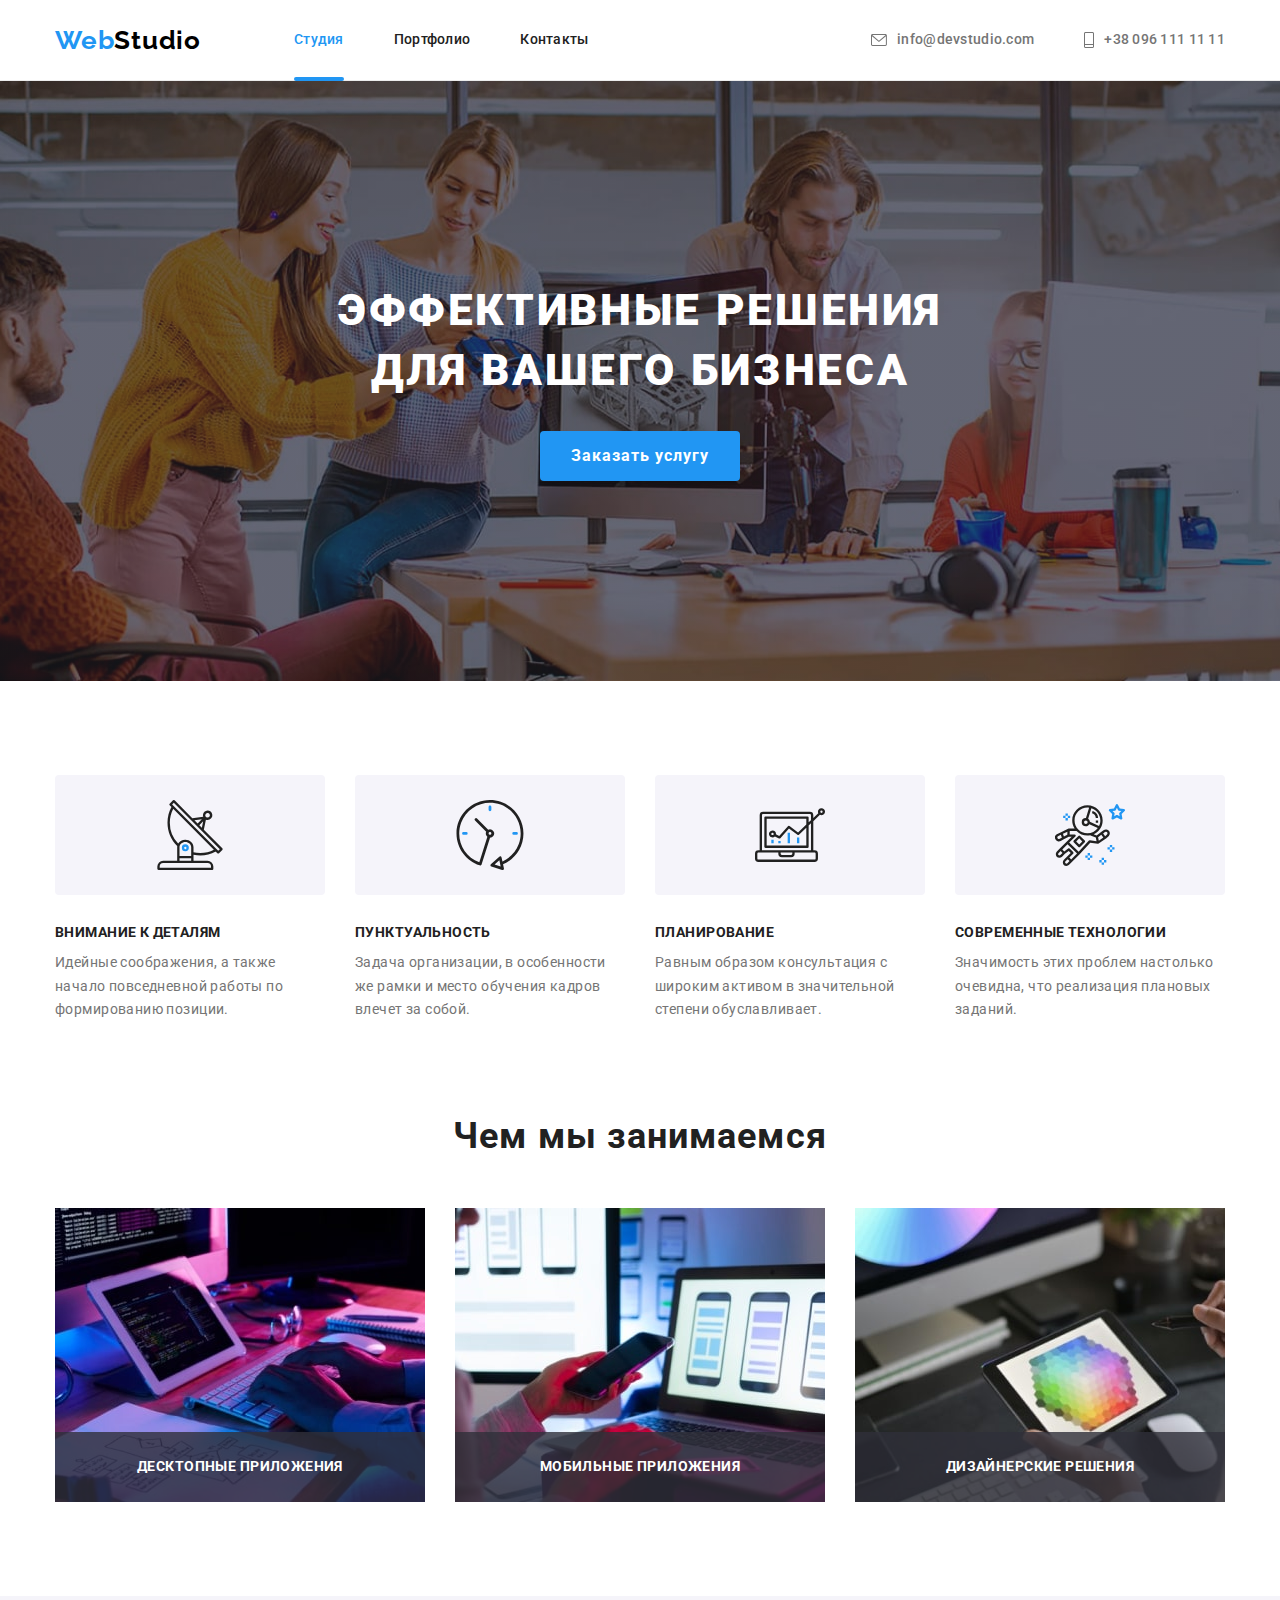
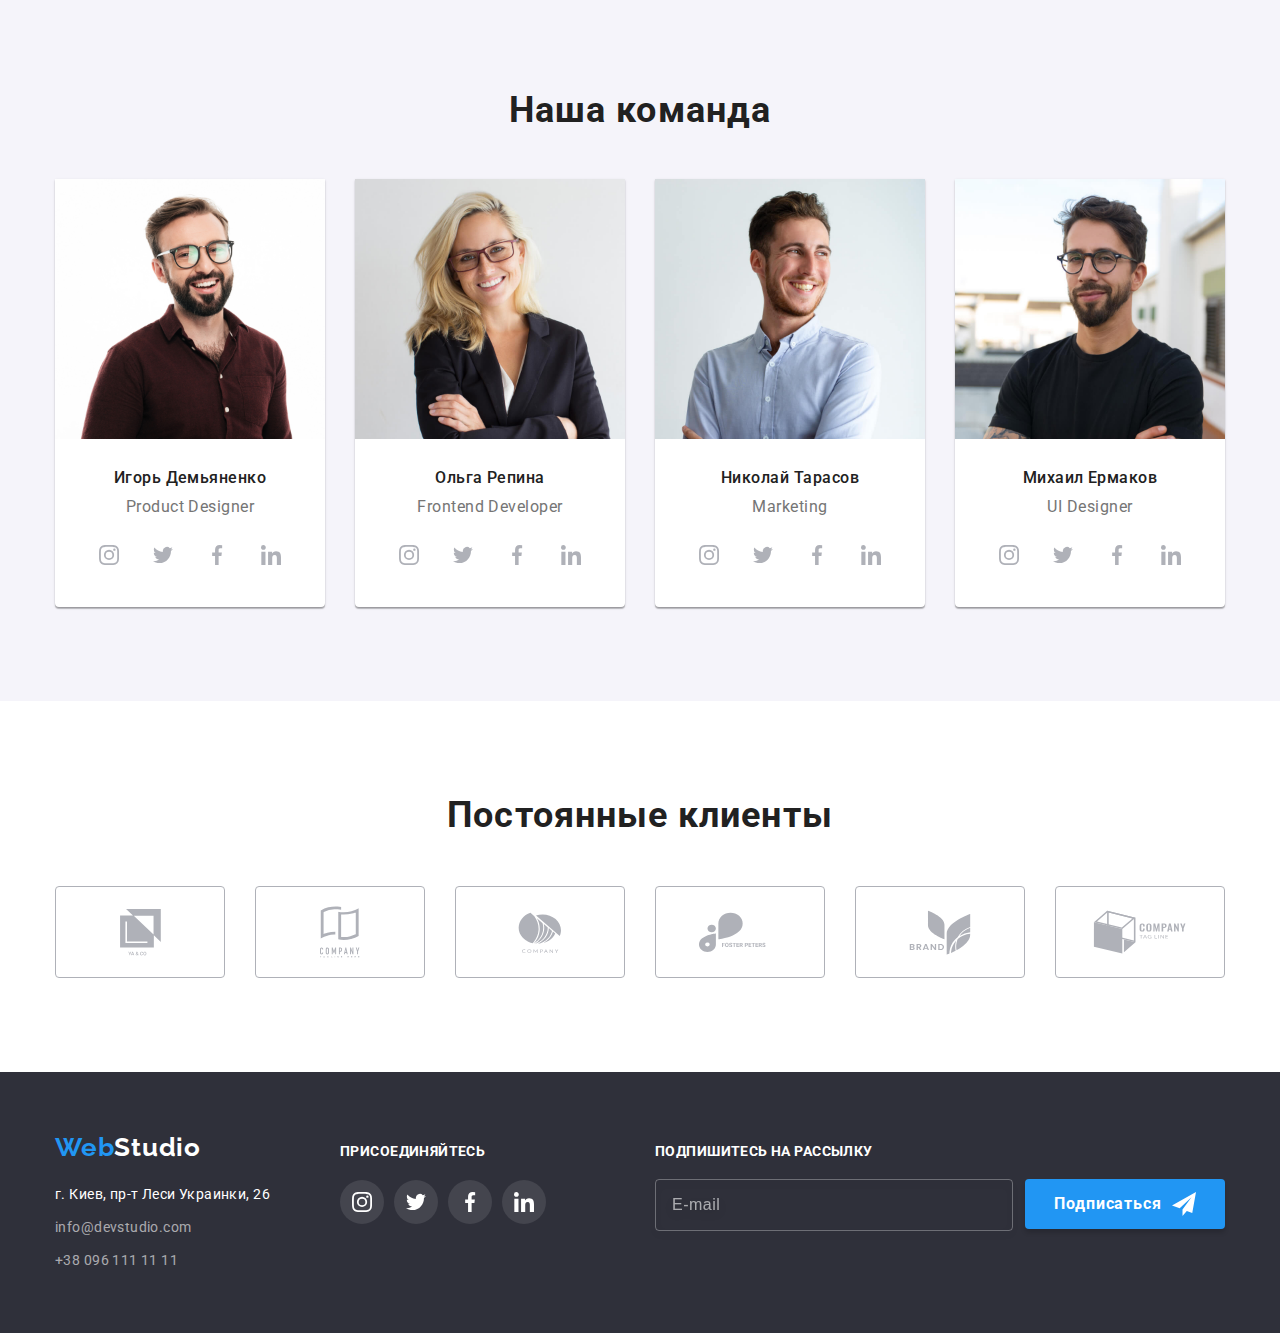
==== commit c29eb4a8: "hw-06 виправлена + БЕМ неймінг" ====
--- a/index.html
+++ b/index.html
@@ -394,52 +394,48 @@
 
         <div class="backdrop is-hidden" data-modal>
             <div class="modal">
-                <button class="modal-close-btn" type="button" data-modal-close>
-                    <svg class="modal-icon">
+                <button class="btn--close" type="button" data-modal-close>
+                    <svg class="modal__icon">
                         <use href="./images/symbol-defs.svg#icon-modal-close" width="18" height="18"></use>
                     </svg>
                 </button>
-                <div class="modal-form-container">
-                    <p class="modal-form-title">Оставьте свои данные, мы вам перезвоним</p>
-                    <form autocomplete="off" method="post" action="javascript:void(0);" class="modal-form">
-                        <label for="name" class="modal-form-label">Имя</label>
-                        <div class="modal-form-field">
-                            <input type="text" class="modal-form-input" name="name" id="name"/>
-                            <svg class="modal-form-icon" width="18" height="18">
-                                <use href="./images/symbol-defs.svg#icon-person-black"></use>
-                            </svg>
-                        </div>
-                        <label for="phone" class="modal-form-label">Телефон</label>
-                        <div class="modal-form-field">
-                            <input type="tel" class="modal-form-input" name="tel" id="phone"/>
-                            <svg class="modal-form-icon" width="18" height="18">
-                                <use href="./images/symbol-defs.svg#icon-phone-black"></use>
-                            </svg>
-                        </div>
-                        <label for="e-mail" class="modal-form-label">Почта</label>
-                        <div class="modal-form-field">
-                            <input type="email" class="modal-form-input" name="mail" id="e-mail"/>
-                            <svg class="modal-form-icon" width="18" height="18">
-                                <use href="./images/symbol-defs.svg#icon-email-black"></use>
-                            </svg>
-                        </div>
-                        <div class="modal-form-field">
-                            <label for="comment" class="modal-form-label">Комментарий</label>
-                            <textarea class="modal-form-textarea modal-form-input" name="comment" id="comment" placeholder="Введите текст"></textarea>
-                        </div>
-                        <div class="modal-form-checkbox">
-                            <label for="check" class="modal-checkbox-label">
-                                <input type="checkbox" class="modal-checkbox-input visually-hidden" name="check" id="check"/>
-                                <svg class="modal-check-icon" width="16" height="15">
-                                    <use href="./images/symbol-defs.svg#icon-check-vector"></use>
-                                </svg>
-                                <span class="modal-checkbox-text">Соглашаюсь с рассылкой и принимаю</span>
-                            </label>
-                            <a href="" class="modal-checkbox-contract">Условия договора</a>
-                        </div>
-                        <button class="btn" type="submit">Отправить</button>
-                    </form>
-                </div>
+                <form autocomplete="off" method="post" action="javascript:void(0);" class="modal__form">
+                    <p class="form__title">Оставьте свои данные, мы вам перезвоним</p>
+                    <label for="name" class="form__label">Имя</label>
+                    <div class="form__field">
+                        <input type="text" class="form__input" name="name" id="name"/>
+                        <svg class="form__icon" width="18" height="18">
+                            <use href="./images/symbol-defs.svg#icon-person-black"></use>
+                        </svg>
+                    </div>
+                    <label for="phone" class="form__label">Телефон</label>
+                    <div class="form__field">
+                        <input type="tel" class="form__input" name="tel" id="phone"/>
+                        <svg class="form__icon" width="18" height="18">
+                            <use href="./images/symbol-defs.svg#icon-phone-black"></use>
+                        </svg>
+                    </div>
+                    <label for="e-mail" class="form__label">Почта</label>
+                    <div class="form__field">
+                        <input type="email" class="form__input" name="mail" id="e-mail"/>
+                        <svg class="form__icon" width="18" height="18">
+                            <use href="./images/symbol-defs.svg#icon-email-black"></use>
+                        </svg>
+                    </div>
+                        <label for="comment" class="form__label">Комментарий</label>
+                        <textarea class="form__textarea form__input" name="comment" id="comment" placeholder="Введите текст"></textarea>
+                    <div class="form__checkbox">
+                        <label for="check" class="checkbox__label">
+                            <input type="checkbox" class="checkbox__input visually-hidden" name="check" id="check"/>
+                            <svg class="checkbox__icon" width="16" height="15">
+                                <use href="./images/symbol-defs.svg#icon-check-vector"></use>
+                            </svg>
+                            <span class="checkbox__text">Соглашаюсь с рассылкой и принимаю</span>
+                        </label>
+                        <a href="" class="checkbox__contract">Условия договора</a>
+                    </div>
+                    <button class="btn" type="submit">Отправить</button>
+                </form>
             </div>
         </div>
 
--- a/css/styles.css
+++ b/css/styles.css
@@ -58,7 +58,7 @@
     margin: 0;
     padding: 94px 0 94px 0;
 }
-a:not(.modal-checkbox-contract){
+a:not(.checkbox__contract){
     text-decoration: none;
 }
 .list {
@@ -116,17 +116,6 @@
     background-color: #188ce8;
 }
 
-.hero-btn {
-    filter: drop-shadow(0px 4px 4px rgba(0, 0, 0, 0.25));
-}
-.footer-button {
-    margin-left: 12px;
-}
-.footer-button__icon {
-    display: block;
-    margin-left: 10px;
-}
-
 /* -------------Header------------- */
 
 .header {
@@ -156,14 +145,6 @@
     color: var(--black-text-color);
 }
 
-.footer-logo {
-    display: inline-block;
-    padding: 0;
-    margin-bottom: 20px;
-}
-.footer-logo--deco {
-    color: var(--white-text-color);
-}
 
 /* ------Site navigation------- */
 .navigation {
@@ -261,6 +242,15 @@
     align-items: baseline;
 }
 
+.footer-logo {
+    display: inline-block;
+    padding: 0;
+    margin-bottom: 20px;
+}
+.footer-logo--deco {
+    color: var(--white-text-color);
+}
+
 .address__list li:not(:last-child) {
     margin-bottom: 9px;
 }
@@ -281,6 +271,14 @@
     transition: color 250ms cubic-bezier(0.4, 0, 0.2, 1);
 }
 
+.footer-button {
+    margin-left: 12px;
+}
+.footer-button__icon {
+    display: block;
+    margin-left: 10px;
+}
+
 
 /* ---------------Footer form------------------ */
 .footer-form__container {
@@ -314,12 +312,16 @@
     letter-spacing: 0.03em;
     color: var(--white-text-color);
 }
-.footer-form__field input::placeholder {
+.footer-form__input::placeholder {
     font-size: 16px;
     line-height: 1.25;
     letter-spacing: 0.03em;
 
     color: rgba(255, 255, 255, 0.6);
+}
+.footer-form__input:hover::placeholder,
+.footer-form__input:focus::placeholder {
+    color: var(--white-text-color);
 }
 
 
@@ -426,6 +428,9 @@
     letter-spacing: 0.06em;
     color: var(--white-text-color);
     text-transform: uppercase;
+}
+.hero-btn {
+    filter: drop-shadow(0px 4px 4px rgba(0, 0, 0, 0.25));
 }
 
 
@@ -624,15 +629,15 @@
     padding-top:94px;
 }
 
-.portfolio-filter {
+.portfolio__filter {
     display: flex;
     justify-content: center;
     margin-bottom: 50px;
 }
-.portfolio-filter-item + .portfolio-filter-item {
+.filter__item + .filter__item {
     margin-left: 8px;
 }
-.portfolio-filter-btn {
+.btn__filter {
     padding: 6px 22px;
 
     font-style: normal;
@@ -647,53 +652,53 @@
     transition:background-color 250ms cubic-bezier(0.4, 0, 0.2, 1), color 250ms cubic-bezier(0.4, 0, 0.2, 1), drop-shadow 250ms cubic-bezier(0.4, 0, 0.2, 1);
 }
 .current,
-.portfolio-filter-btn:hover,
-.portfolio-filter-btn:focus {
+.btn__filter:hover,
+.btn__filter:focus {
     color: var(--white-text-color);
     background-color: var(--accent-color);
     filter: drop-shadow(0px 4px 4px rgba(0, 0, 0, 0.25));
 
 }
 
-.portfolio-list {
+.portfolio__list {
     display: flex;
     flex-wrap: wrap;
     margin: -15px;
 }
-.portfolio-item {
+.portfolio__item {
     margin: 15px;
     flex-basis: calc(100% / 3 - var(--card-set-gap));
 }
-.portfolio-card-link {
+.portfolio-card__link {
     display: block;
     width: 100%;
     height: 100%;
 
     transition: box-shadow 250ms cubic-bezier(0.4, 0, 0.2, 1);
 }
-.portfolio-card-link:hover,
-.portfolio-card-link:focus {
+.portfolio-card__link:hover,
+.portfolio-card__link:focus {
     box-shadow: 0px 1px 1px rgba(0, 0, 0, 0.12), 0px 4px 4px rgba(0, 0, 0, 0.06), 1px 4px 6px rgba(0, 0, 0, 0.16);
 }
-.portfolio-card-link:hover .portfolio-card-overlay,
-.portfolio-card-link:focus .portfolio-card-overlay {
+.portfolio-card__link:hover .portfolio-card__overlay,
+.portfolio-card__link:focus .portfolio-card__overlay {
 transform: translateY(0);
 }
- .portfolio-card-item {
+ .portfolio-card__item {
     background-color: var(--primery-bg-color);
  }
 
- .portfolio-card-thumb {
+ .portfolio-card__thumb {
      position: relative;
      overflow: hidden;
  }
 
-.portfolio-card-img {
+.portfolio-card__img {
     display: block;
     max-width: 370px;
     height: auto;
 }
-.portfolio-card-overlay {
+.portfolio-card__overlay {
     position: absolute;
     left: 0;
     top: 0;
@@ -712,20 +717,20 @@
     transform: translateY(101%);
     transition: transform 250ms cubic-bezier(0.4, 0, 0.2, 1);
 }
-.portfolio-card-content {
+.portfolio-card__content {
     margin: 0;
     padding: 20px 24px;
     border-right: 1px solid var(--fourth-bg-color);
     border-bottom: 1px solid var(--fourth-bg-color);
     border-left: 1px solid var(--fourth-bg-color);
 }
-.card-content-title {
+.portfolio-card__title {
     font-weight: 700;
     font-size: 18px;
     line-height: 2;
     letter-spacing: 0.06em;
 }
-.card-content-text {
+.portfolio-card__text {
     font-size: 16px;
 
     line-height: 1.87;
@@ -770,7 +775,7 @@
     transform: translate(-50%,-50%) scale(1);
     transition: transform 250ms cubic-bezier(0.4, 0, 0.2, 1);
 }
-.modal-close-btn {
+.btn--close {
     position: absolute;
     top: 8px;
     right: 8px;
@@ -790,22 +795,22 @@
 
     cursor: pointer;
 }
-.modal-close-btn:hover > svg,
-.modal-close-btn:focus > svg {
+.btn--close:hover > svg,
+.btn--close:focus > svg {
     fill: var(--accent-color);
 }
 
-.modal-icon {
+.modal__icon {
     width: 18px;
     height: 18px;
     transition: fill 250ms cubic-bezier(0.4, 0, 0.2, 1);
 }
 
-.modal-form-container {
+.modal__form {
     width: 448px;
 }
 
-.modal-form-title {
+.form__title {
     font-weight: 700;
     font-size: 20px;
     line-height: 1.15;
@@ -814,7 +819,7 @@
     color: var(--title-text-color);
 }
 
-.modal-form-field {
+.form__field {
     position: relative;
     display: flex;
     flex-direction: column;
@@ -822,7 +827,7 @@
     margin-bottom: 10px;
 }
 
-.modal-form-label {
+.form__label {
     display: block;
     width: 100%;
     margin-bottom: 4px;
@@ -832,7 +837,7 @@
     letter-spacing: 0.01em;
     color: #757575;
 }
-.modal-form-input {
+.form__input {
     position: relative;
     padding: 11px 12px;
     padding-left: 42px;
@@ -842,7 +847,7 @@
 
     transition: border 250ms cubic-bezier(0.4, 0, 0.2, 1);
 }
-.modal-form-icon {
+.form__icon {
     position: absolute;
     left: 12px;
     top: 50%;
@@ -850,26 +855,26 @@
 
     transition: fill 250ms cubic-bezier(0.4, 0, 0.2, 1);
 }
-.modal-form-input:hover,
-.modal-form-input:focus {
+.form__input:hover,
+.form__input:focus {
     border: 1px solid var(--accent-color);
     outline: none;
 }
-.modal-form-input:hover + svg,
-.modal-form-input:focus + svg {
+.form__input:hover + svg,
+.form__input:focus + svg {
     fill: var(--accent-color);
 }
 
 
-.modal-form-textarea {
+.form__textarea {
     resize: none;
     width: 100%;
     height: 120px;
-    margin-bottom: 21px;
+    margin-bottom: 20px;
     padding: 15px;
 }
 
-.modal-form-checkbox {
+.form__checkbox {
     position: relative;
     display: flex;
     align-items: center;
@@ -878,12 +883,12 @@
     margin-bottom: 30px;
 }
 
-.modal-checkbox-label {
+.checkbox__label {
     display: flex;
     align-items: center;
     padding-left: 35px;
 }
-.modal-check-icon {
+.checkbox__icon {
     position: absolute;
     left: 12px;
 
@@ -891,33 +896,45 @@
 
     transition: background-color 250ms cubic-bezier(0.4, 0, 0.2, 1), border-color 250ms cubic-bezier(0.4, 0, 0.2, 1);
 }
-
-.modal-form-checkbox {
+.checkbox__text {
+    line-height: 1.71;
+    letter-spacing: 0.03em;
+    color: #757575;
+}
+
+.form__checkbox {
     cursor: pointer;
 }
-.modal-checkbox-input:checked + .modal-check-icon {
+.checkbox__input:checked + .checkbox__icon {
     background-color: var(--accent-color);
     border-color: transparent;
     border-radius: 2px;
 }
-.modal-checkbox-input:hover + .modal-check-icon,
-.modal-checkbox-input:focus + .modal-check-icon {
+.checkbox__input:hover + .checkbox__icon,
+.checkbox__input:focus + .checkbox__icon {
     border-color: var(--accent-color);
 }
-.modal-checkbox-contract {
+.checkbox__input:hover ~ .checkbox__text,
+.checkbox__input:focus ~ .checkbox__text {
+    color: var(--accent-color);
+}
+
+.checkbox__contract {
     display: block;
     margin-left: 7px;
+    color: var(--accent-color);
 
     transition: color 250ms cubic-bezier(0.4, 0, 0.2, 1);
 }
-.modal-checkbox-contract:hover,
-.modal-checkbox-contract:focus {
-    color: var(--accent-color);
-}
-
-
-
-
-
-
-
+.checkbox__contract:hover,
+.checkbox__contract:focus {
+    font-weight: 700;
+}
+
+
+
+
+
+
+
+
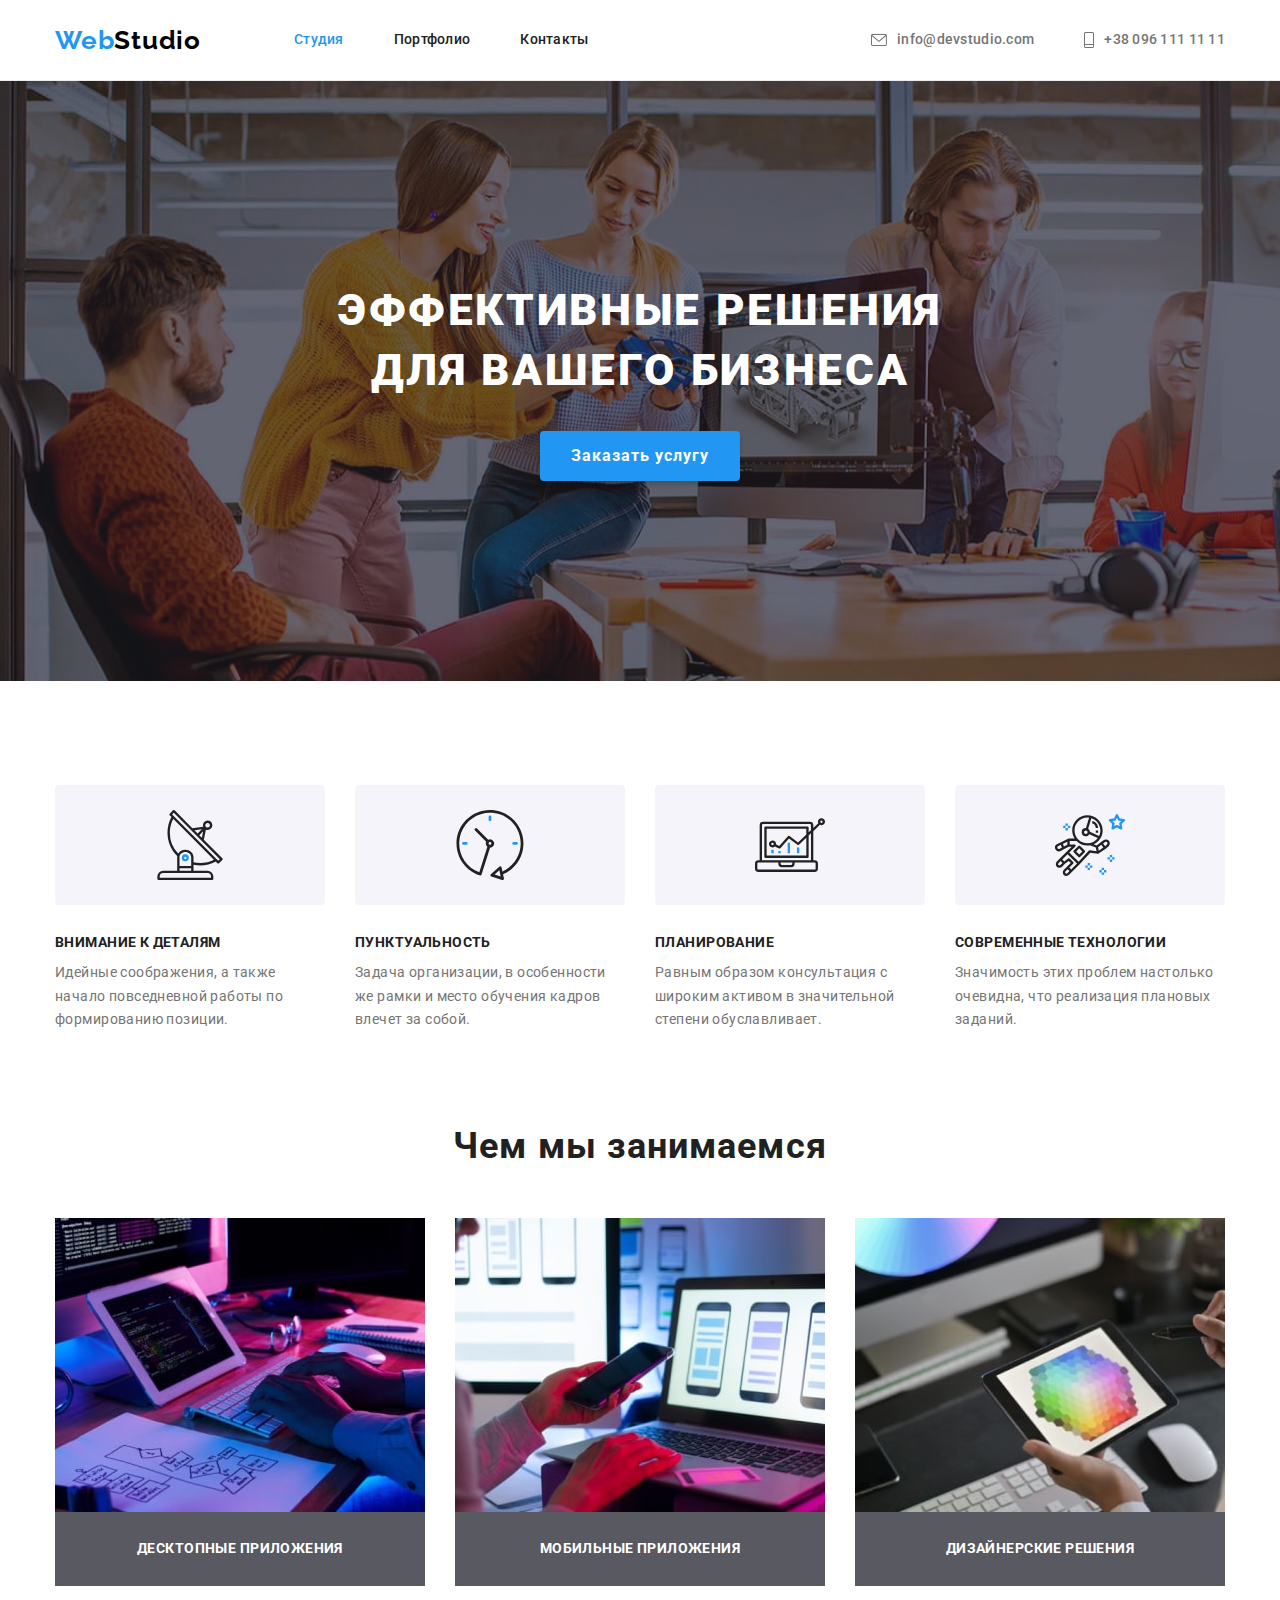
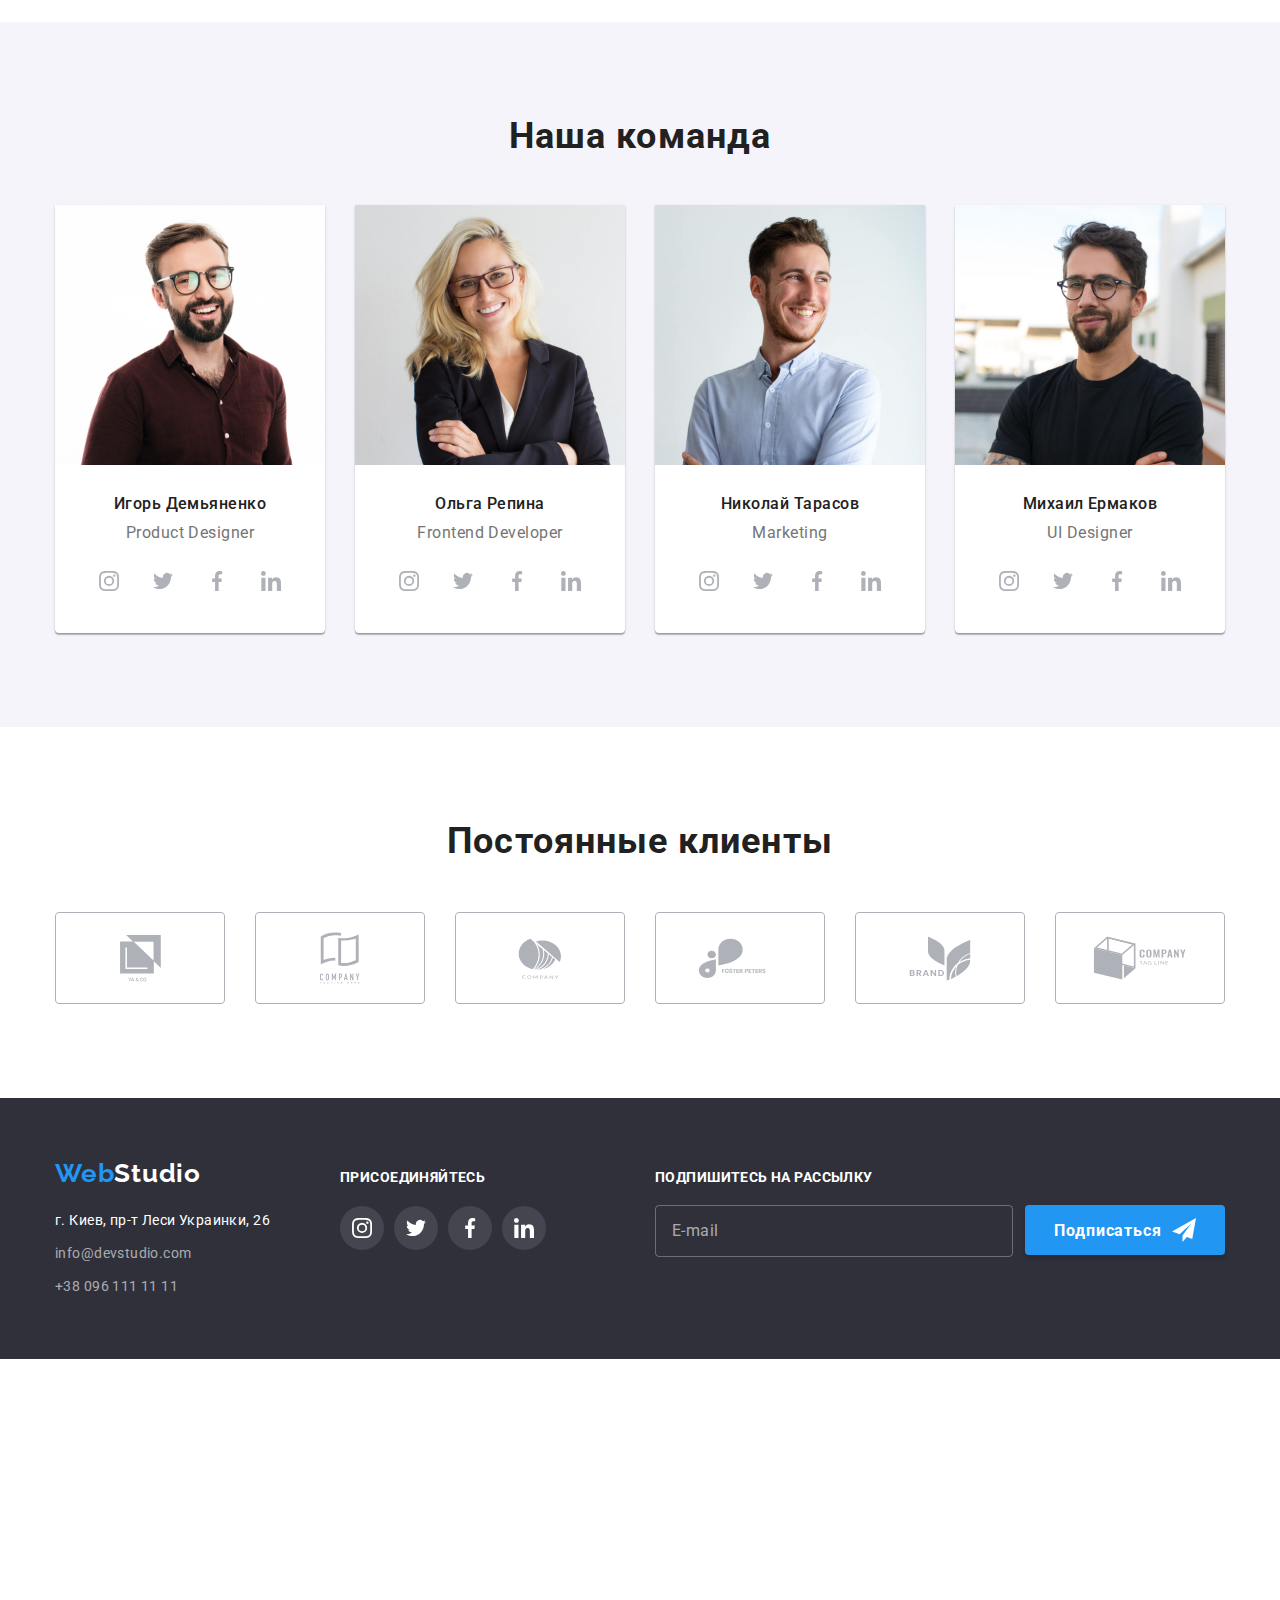
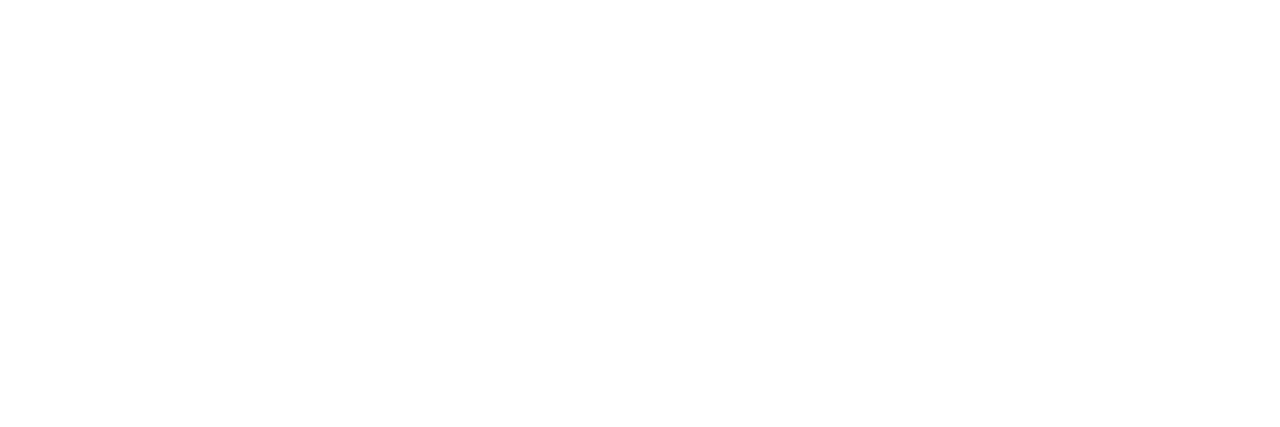
==== commit 9e623c24: "hw-06 виправлення назв класів" ====
--- a/index.html
+++ b/index.html
@@ -4,13 +4,13 @@
 <head>
     <meta charset="UTF-8">
     <meta http-equiv="X-UA-Compatible" content="IE=edge">
-    <meta name="viewport" content="width=device-width, initial-scale=1.0">
+    <meta team__name="viewport" content="width=device-width, initial-scale=1.0">
     <title>Web Studio (Version 2.1)</title>
     <link rel="preconnect" href="https://fonts.googleapis.com">
     <link rel="preconnect" href="https://fonts.gstatic.com" crossorigin>
     <link href="https://fonts.googleapis.com/css2?family=Raleway:wght@700&family=Roboto:wght@400;500;700&display=swap"
         rel="stylesheet">
-    <link rel="stylesheet" href="node_modules/modern-normalize/modern-normalize.css">
+    <link rel="stylesheet" href="https://cdnjs.cloudflare.com/ajax/libs/modern-normalize/1.1.0/modern-normalize.min.css">
     <link rel="stylesheet" href="./css/styles.css">
 </head>
 
@@ -122,8 +122,8 @@
                         <div class="team-card">
                                 <img class="team__avatar" src="./images/ava1.jpg" alt="Дизайнер продукта" width="270">
                             <div class="team__text">
-                                <h3 class="name">Игорь Демьяненко</h3>
-                                <p class="position" lang="en">Product Designer</p>
+                                <h3 class="team__name">Игорь Демьяненко</h3>
+                                <p class="team__position" lang="en">Product Designer</p>
 
                             <ul class="networcs__list list">
                                 <li class="networcs__item">
@@ -167,8 +167,8 @@
                         <div class="team-card">
                                 <img class="team__avatar" src="./images/ava2.jpg" alt="Фронтенд разработчик" width="270">
                             <div class="team__text">
-                                <h3 class="name">Ольга Репина</h3>
-                                <p class="position" lang="en">Frontend Developer</p>
+                                <h3 class="team__name">Ольга Репина</h3>
+                                <p class="team__position" lang="en">Frontend Developer</p>
 
                                 <ul class="networcs__list list">
                                     <li class="networcs__item">
@@ -212,8 +212,8 @@
                         <div class="team-card">
                                 <img class="team__avatar" src="./images/ava3.jpg" alt="Маркетолог" width="270">
                             <div class="team__text">
-                                <h3 class="name">Николай Тарасов</h3>
-                                <p class="position" lang="en">Marketing</p>
+                                <h3 class="team__name">Николай Тарасов</h3>
+                                <p class="team__position" lang="en">Marketing</p>
 
                                 <ul class="networcs__list list">
                                     <li class="networcs__item">
@@ -257,8 +257,8 @@
                         <div class="team-card">
                                 <img class="team__avatar" src="./images/ava4.jpg" alt="Дизайнер интерфейса" width="270">
                             <div class="team__text">
-                                <h3 class="name">Михаил Ермаков</h3>
-                                <p class="position" lang="en">UI Designer</p>
+                                <h3 class="team__name">Михаил Ермаков</h3>
+                                <p class="team__position" lang="en">UI Designer</p>
 
                                 <ul class="networcs__list list">
                                     <li class="networcs__item">
@@ -323,14 +323,14 @@
     <footer class="footer">
         <div class="container footer__content">
             <div class="footer__contacts">
-                <a class="logo footer-logo" href="./index.html" lang="en">Web<span class="footer-logo--deco">Studio</span>
+                <a class="logo footer__logo" href="./index.html" lang="en">Web<span class="footer__logo--deco">Studio</span>
                 </a>
                 <address class="address">
-                    <ul class="address__list list">
-                        <li class="footer__item"><a class="address__link--addr link" href="https://bit.ly/3FaEu3i" target="_blank">г. Киев,
+                    <ul class="list address__list">
+                        <li class="address__item"><a class="link address__link" href="https://bit.ly/3FaEu3i" target="_blank">г. Киев,
                                 пр-т Леси Украинки, 26</a></li>
-                        <li class="address__item"><a class="address__link link" href="mailto:info@devstudio.com">info@devstudio.com</a></li>
-                        <li class="address__item"><a class="address__link link" href="tel:+380961111111">+38 096 111 11 11</a>
+                        <li class="address__item"><a class="link address__link address__link--color" href="mailto:info@devstudio.com">info@devstudio.com</a></li>
+                        <li class="address__item"><a class="link address__link address__link--color" href="tel:+380961111111">+38 096 111 11 11</a>
                         </li>
                     </ul>
                 </address>
@@ -378,10 +378,10 @@
             <div class="footer-form__container">
                 <strong class="footer-form__title">Подпишитесь на рассылку</strong>
                     <form class="footer-form" autocomplete="off" method="post" action=javascript:void(0);>
-                        <input class="footer-form__input" type="email" name="mail" id="mail" placeholder="E-mail"/>
-                        <button class="btn btn-submit footer-button" type="submit">
+                        <input class="footer-form__input" type="email" team__name="mail" id="mail" placeholder="E-mail"/>
+                        <button class="btn btn-submit footer-form__btn" type="submit">
                             Подписаться
-                            <svg class="footer-button__icon" width="24" height="24">
+                            <svg class="footer-form__btn--icon" width="24" height="24">
                                 <use href="./images/symbol-defs.svg#icon-send">
                                 </use>
                             </svg>
@@ -401,32 +401,32 @@
                 </button>
                 <form autocomplete="off" method="post" action="javascript:void(0);" class="modal__form">
                     <p class="form__title">Оставьте свои данные, мы вам перезвоним</p>
-                    <label for="name" class="form__label">Имя</label>
+                    <label for="team__name" class="form__label">Имя</label>
                     <div class="form__field">
-                        <input type="text" class="form__input" name="name" id="name"/>
+                        <input type="text" class="form__input" team__name="team__name" id="team__name"/>
                         <svg class="form__icon" width="18" height="18">
                             <use href="./images/symbol-defs.svg#icon-person-black"></use>
                         </svg>
                     </div>
                     <label for="phone" class="form__label">Телефон</label>
                     <div class="form__field">
-                        <input type="tel" class="form__input" name="tel" id="phone"/>
+                        <input type="tel" class="form__input" team__name="tel" id="phone"/>
                         <svg class="form__icon" width="18" height="18">
                             <use href="./images/symbol-defs.svg#icon-phone-black"></use>
                         </svg>
                     </div>
                     <label for="e-mail" class="form__label">Почта</label>
                     <div class="form__field">
-                        <input type="email" class="form__input" name="mail" id="e-mail"/>
+                        <input type="email" class="form__input" team__name="mail" id="e-mail"/>
                         <svg class="form__icon" width="18" height="18">
                             <use href="./images/symbol-defs.svg#icon-email-black"></use>
                         </svg>
                     </div>
                         <label for="comment" class="form__label">Комментарий</label>
-                        <textarea class="form__textarea form__input" name="comment" id="comment" placeholder="Введите текст"></textarea>
+                        <textarea class="form__textarea form__input" team__name="comment" id="comment" placeholder="Введите текст"></textarea>
                     <div class="form__checkbox">
                         <label for="check" class="checkbox__label">
-                            <input type="checkbox" class="checkbox__input visually-hidden" name="check" id="check"/>
+                            <input type="checkbox" class="checkbox__input visually-hidden" team__name="check" id="check"/>
                             <svg class="checkbox__icon" width="16" height="15">
                                 <use href="./images/symbol-defs.svg#icon-check-vector"></use>
                             </svg>
--- a/css/styles.css
+++ b/css/styles.css
@@ -68,7 +68,7 @@
 }
 
 .visually-hidden {
-  position: absolute;
+  team__position: absolute;
   white-space: nowrap;
   width: 1px;
   height: 1px;
@@ -158,7 +158,7 @@
     margin-left: 50px;
 }
 .nav__link {
-    position: relative;
+    team__position: relative;
     display: block;
     padding: 32px 0;
 
@@ -179,7 +179,7 @@
     color :var(--accent-color);
 }
 .nav__link.active::after {
-    position: absolute;
+    team__position: absolute;
     bottom: -1px;
     left: 0;
     content: "";
@@ -217,8 +217,8 @@
 .contacts__link:focus,
 .address__link:hover,
 .address__link:focus,
-.address__link--addr:hover,
-.address__link--addr:focus {
+.address__link:hover,
+.address__link:focus {
     color: var(--accent-color);
 }
 
@@ -242,43 +242,45 @@
     align-items: baseline;
 }
 
-.footer-logo {
+.footer__logo {
     display: inline-block;
     padding: 0;
     margin-bottom: 20px;
 }
-.footer-logo--deco {
+.footer__logo--deco {
     color: var(--white-text-color);
 }
 
 .address__list li:not(:last-child) {
     margin-bottom: 9px;
-}
-.address__link--addr {
-    font-style: normal;
-    line-height: 1.71;
-    letter-spacing: 0.03em;
-    color: var(--white-text-color);
-
-    transition: 250ms cubic-bezier(0.4, 0, 0.2, 1);
 }
 .address__link {
     font-style: normal;
     line-height: 1.71;
     letter-spacing: 0.03em;
+    color: var(--white-text-color);
+
+    transition: 250ms cubic-bezier(0.4, 0, 0.2, 1);
+}
+.address__link--color {
     color: rgba(255, 255, 255, 0.6);
-
-    transition: color 250ms cubic-bezier(0.4, 0, 0.2, 1);
-}
-
-.footer-button {
-    margin-left: 12px;
-}
-.footer-button__icon {
-    display: block;
-    margin-left: 10px;
-}
-
+}
+
+.footer-networks {
+    margin-left: 70px;
+}
+.footer-networks__title {
+    display: inline-block;
+    margin-bottom: 20px;
+
+    line-height: 1.14;
+    letter-spacing: 0.03em;
+    text-transform: uppercase;
+    color: var(--white-text-color);
+}
+.footer-networks__icon {
+    fill: currentColor;
+}
 
 /* ---------------Footer form------------------ */
 .footer-form__container {
@@ -304,7 +306,7 @@
     background-color: transparent;
 
     border: 1px solid rgba(255, 255, 255, 0.3);
-    filter: drop-shadow(0px 4px 4px rgba(0, 0, 0, 0.15));
+    portfolio-filter: drop-shadow(0px 4px 4px rgba(0, 0, 0, 0.15));
     border-radius: 4px;
 
     font-size: 16px;
@@ -323,6 +325,13 @@
 .footer-form__input:focus::placeholder {
     color: var(--white-text-color);
 }
+.footer-form__btn {
+    margin-left: 12px;
+}
+.footer-form__btn--icon {
+    display: block;
+    margin-left: 10px;
+}
 
 
 /* ---------------networcs__list------------------ */
@@ -356,35 +365,6 @@
 .networcs__link:focus {
     background-color: var(--accent-color);
 }
-
-.team-networcs__link {
-       color: #afb1b8;
-}
-.team-networcs__icon {
-    fill: currentColor;
-}
-
-.team-networcs__link:hover,
-.team-networcs__link:focus {
-    color: var(--white-text-color);
-}
-
-.footer-networks {
-    margin-left: 70px;
-}
-.footer-networks__title {
-    display: inline-block;
-    margin-bottom: 20px;
-
-    line-height: 1.14;
-    letter-spacing: 0.03em;
-    text-transform: uppercase;
-    color: var(--white-text-color);
-}
-.footer-networks__icon {
-    fill: currentColor;
-}
-
 
 /* -----------------Студия-------------- */
 
@@ -403,7 +383,7 @@
     background-image: linear-gradient(to right, rgba(47, 48, 58, 0.4), rgba(47, 48, 58, 0.4)), url("../images/hero_bg.jpg");
     background-repeat: no-repeat, no-repeat;
     background-size: cover;
-    background-position: center;
+    background-team__position: center;
 }
 
 .hero__bg {
@@ -415,7 +395,7 @@
     background-image: linear-gradient(to right, rgba(47, 48, 58, 0.4), rgba(47, 48, 58, 0.4)), url("../images/hero_bg.jpg");
     background-repeat: no-repeat, no-repeat;
     background-size: cover;
-    background-position: center;
+    background-team__position: center;
 }
 .hero__title {
     display:block;
@@ -429,8 +409,8 @@
     color: var(--white-text-color);
     text-transform: uppercase;
 }
-.hero-btn {
-    filter: drop-shadow(0px 4px 4px rgba(0, 0, 0, 0.25));
+.hero__btn {
+    portfolio-filter: drop-shadow(0px 4px 4px rgba(0, 0, 0, 0.25));
 }
 
 
@@ -499,12 +479,12 @@
     margin-left: calc(-1 * var(--card-set-gap));
 }
 .about__item {
-    position: relative;
+    team__position: relative;
     flex-basis: calc(100% / 3 - var(--card-set-gap));
     margin-left: var(--card-set-gap);
 }
 .about__text {
-    position: absolute;
+    team__position: absolute;
     left: 0;
     bottom: 0;
 
@@ -563,7 +543,7 @@
     padding: var(--card-set-gap) 32px;
     text-align: center;
 }
-.name {
+.team__name {
     margin-bottom: 10px;
 
     font-weight: 500;
@@ -571,13 +551,24 @@
     line-height: 1.18;
     letter-spacing: 0.03em;
 }
-.position {
+.team__position {
     margin-bottom: 16px;
     font-size: 16px;
     line-height: 1.18;
     letter-spacing: 0.03em;
 
     text-align: center;
+}
+.team-networcs__link {
+       color: #afb1b8;
+}
+.team-networcs__icon {
+    fill: currentColor;
+}
+
+.team-networcs__link:hover,
+.team-networcs__link:focus {
+    color: var(--white-text-color);
 }
 
 
@@ -629,16 +620,17 @@
     padding-top:94px;
 }
 
-.portfolio__filter {
+.portfolio-portfolio-filter {
     display: flex;
     justify-content: center;
     margin-bottom: 50px;
 }
-.filter__item + .filter__item {
+.portfolio-filter__item + .portfolio-filter__item {
     margin-left: 8px;
 }
-.btn__filter {
+.portfolio-filter__btn {
     padding: 6px 22px;
+    min-width: auto;
 
     font-style: normal;
     font-weight: 500;
@@ -652,11 +644,11 @@
     transition:background-color 250ms cubic-bezier(0.4, 0, 0.2, 1), color 250ms cubic-bezier(0.4, 0, 0.2, 1), drop-shadow 250ms cubic-bezier(0.4, 0, 0.2, 1);
 }
 .current,
-.btn__filter:hover,
-.btn__filter:focus {
+.portfolio-filter__btn:hover,
+.portfolio-filter__btn:focus {
     color: var(--white-text-color);
     background-color: var(--accent-color);
-    filter: drop-shadow(0px 4px 4px rgba(0, 0, 0, 0.25));
+    portfolio-filter: drop-shadow(0px 4px 4px rgba(0, 0, 0, 0.25));
 
 }
 
@@ -689,7 +681,7 @@
  }
 
  .portfolio-card__thumb {
-     position: relative;
+     team__position: relative;
      overflow: hidden;
  }
 
@@ -699,7 +691,7 @@
     height: auto;
 }
 .portfolio-card__overlay {
-    position: absolute;
+    team__position: absolute;
     left: 0;
     top: 0;
 
@@ -741,7 +733,7 @@
 
 /* -------------Modal window------------- */
 .backdrop {
-    position: fixed;
+    team__position: fixed;
     top: 0;
     left: 0;
     width: 100%;
@@ -760,7 +752,7 @@
     transform: translate(-50%,-50%) scale(1.1);
 }
 .modal {
-    position: absolute;
+    team__position: absolute;
     top: 50%;
     left: 50%;
     transform: translate(-50%,-50%);
@@ -776,7 +768,7 @@
     transition: transform 250ms cubic-bezier(0.4, 0, 0.2, 1);
 }
 .btn--close {
-    position: absolute;
+    team__position: absolute;
     top: 8px;
     right: 8px;
 
@@ -811,6 +803,8 @@
 }
 
 .form__title {
+    margin-bottom: 12px;
+
     font-weight: 700;
     font-size: 20px;
     line-height: 1.15;
@@ -820,7 +814,7 @@
 }
 
 .form__field {
-    position: relative;
+    team__position: relative;
     display: flex;
     flex-direction: column;
 
@@ -838,7 +832,7 @@
     color: #757575;
 }
 .form__input {
-    position: relative;
+    team__position: relative;
     padding: 11px 12px;
     padding-left: 42px;
 
@@ -848,7 +842,7 @@
     transition: border 250ms cubic-bezier(0.4, 0, 0.2, 1);
 }
 .form__icon {
-    position: absolute;
+    team__position: absolute;
     left: 12px;
     top: 50%;
     transform: translateY(-50%);
@@ -875,7 +869,7 @@
 }
 
 .form__checkbox {
-    position: relative;
+    team__position: relative;
     display: flex;
     align-items: center;
     
@@ -889,7 +883,7 @@
     padding-left: 35px;
 }
 .checkbox__icon {
-    position: absolute;
+    team__position: absolute;
     left: 12px;
 
     border: 2px solid var(--title-text-color);
@@ -913,10 +907,7 @@
 .checkbox__input:hover + .checkbox__icon,
 .checkbox__input:focus + .checkbox__icon {
     border-color: var(--accent-color);
-}
-.checkbox__input:hover ~ .checkbox__text,
-.checkbox__input:focus ~ .checkbox__text {
-    color: var(--accent-color);
+    border-radius: 2px;
 }
 
 .checkbox__contract {
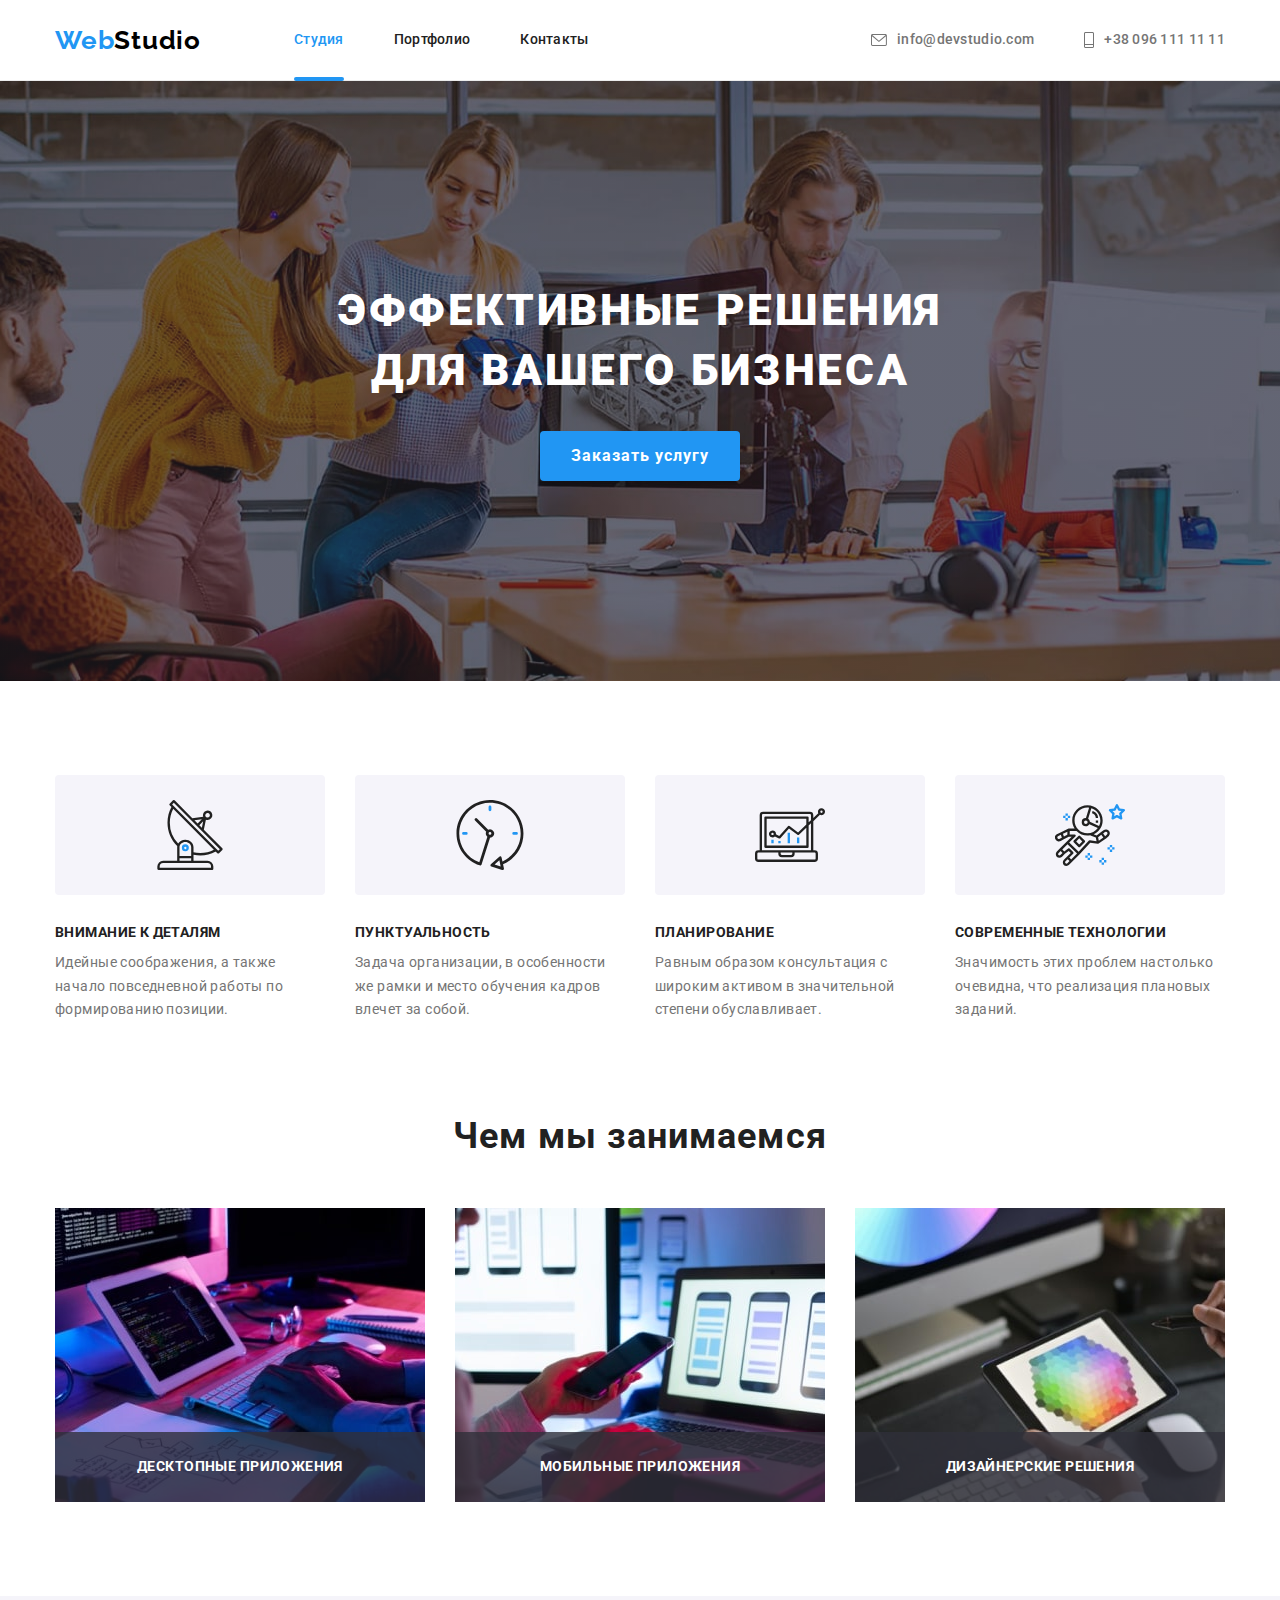
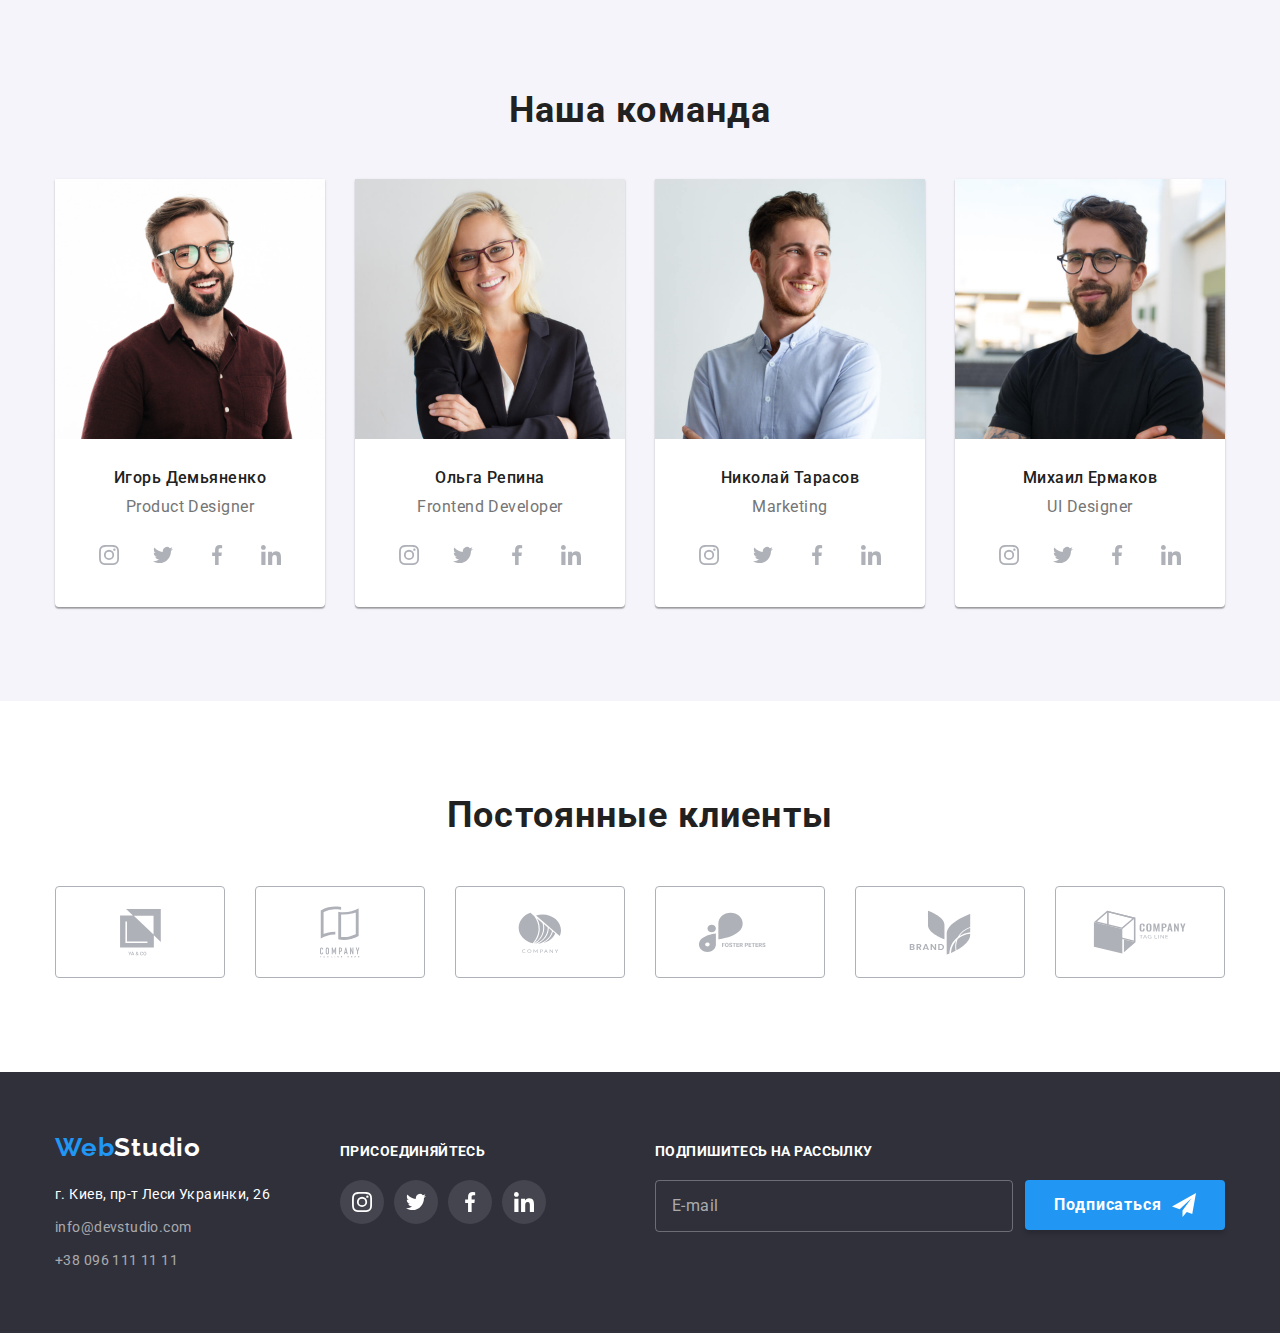
==== commit 6ab48acc: "hw-06 right" ====
--- a/index.html
+++ b/index.html
@@ -123,7 +123,7 @@
                                 <img class="team__avatar" src="./images/ava1.jpg" alt="Дизайнер продукта" width="270">
                             <div class="team__text">
                                 <h3 class="team__name">Игорь Демьяненко</h3>
-                                <p class="team__position" lang="en">Product Designer</p>
+                                <p class="team__incumbency" lang="en">Product Designer</p>
 
                             <ul class="networcs__list list">
                                 <li class="networcs__item">
@@ -168,7 +168,7 @@
                                 <img class="team__avatar" src="./images/ava2.jpg" alt="Фронтенд разработчик" width="270">
                             <div class="team__text">
                                 <h3 class="team__name">Ольга Репина</h3>
-                                <p class="team__position" lang="en">Frontend Developer</p>
+                                <p class="team__incumbency" lang="en">Frontend Developer</p>
 
                                 <ul class="networcs__list list">
                                     <li class="networcs__item">
@@ -213,7 +213,7 @@
                                 <img class="team__avatar" src="./images/ava3.jpg" alt="Маркетолог" width="270">
                             <div class="team__text">
                                 <h3 class="team__name">Николай Тарасов</h3>
-                                <p class="team__position" lang="en">Marketing</p>
+                                <p class="team__incumbency" lang="en">Marketing</p>
 
                                 <ul class="networcs__list list">
                                     <li class="networcs__item">
@@ -258,7 +258,7 @@
                                 <img class="team__avatar" src="./images/ava4.jpg" alt="Дизайнер интерфейса" width="270">
                             <div class="team__text">
                                 <h3 class="team__name">Михаил Ермаков</h3>
-                                <p class="team__position" lang="en">UI Designer</p>
+                                <p class="team__incumbency" lang="en">UI Designer</p>
 
                                 <ul class="networcs__list list">
                                     <li class="networcs__item">
--- a/css/styles.css
+++ b/css/styles.css
@@ -68,16 +68,16 @@
 }
 
 .visually-hidden {
-  team__position: absolute;
-  white-space: nowrap;
-  width: 1px;
-  height: 1px;
-  overflow: hidden;
-  border: 0;
-  padding: 0;
-  clip: rect(0 0 0 0);
-  clip-path: inset(50%);
-  margin: -1px;
+    position: absolute;
+    white-space: nowrap;
+    width: 1px;
+    height: 1px;
+    overflow: hidden;
+    border: 0;
+    padding: 0;
+    clip: rect(0 0 0 0);
+    clip-path: inset(50%);
+    margin: -1px;
 }
 
 
@@ -158,7 +158,7 @@
     margin-left: 50px;
 }
 .nav__link {
-    team__position: relative;
+    position: relative;
     display: block;
     padding: 32px 0;
 
@@ -179,7 +179,7 @@
     color :var(--accent-color);
 }
 .nav__link.active::after {
-    team__position: absolute;
+    position: absolute;
     bottom: -1px;
     left: 0;
     content: "";
@@ -383,7 +383,7 @@
     background-image: linear-gradient(to right, rgba(47, 48, 58, 0.4), rgba(47, 48, 58, 0.4)), url("../images/hero_bg.jpg");
     background-repeat: no-repeat, no-repeat;
     background-size: cover;
-    background-team__position: center;
+    background-position: center;
 }
 
 .hero__bg {
@@ -395,7 +395,7 @@
     background-image: linear-gradient(to right, rgba(47, 48, 58, 0.4), rgba(47, 48, 58, 0.4)), url("../images/hero_bg.jpg");
     background-repeat: no-repeat, no-repeat;
     background-size: cover;
-    background-team__position: center;
+    background-position: center;
 }
 .hero__title {
     display:block;
@@ -479,12 +479,12 @@
     margin-left: calc(-1 * var(--card-set-gap));
 }
 .about__item {
-    team__position: relative;
+    position: relative;
     flex-basis: calc(100% / 3 - var(--card-set-gap));
     margin-left: var(--card-set-gap);
 }
 .about__text {
-    team__position: absolute;
+    position: absolute;
     left: 0;
     bottom: 0;
 
@@ -551,7 +551,7 @@
     line-height: 1.18;
     letter-spacing: 0.03em;
 }
-.team__position {
+.team__incumbency {
     margin-bottom: 16px;
     font-size: 16px;
     line-height: 1.18;
@@ -560,7 +560,7 @@
     text-align: center;
 }
 .team-networcs__link {
-       color: #afb1b8;
+    color: #afb1b8;
 }
 .team-networcs__icon {
     fill: currentColor;
@@ -620,7 +620,7 @@
     padding-top:94px;
 }
 
-.portfolio-portfolio-filter {
+.portfolio-filter {
     display: flex;
     justify-content: center;
     margin-bottom: 50px;
@@ -641,14 +641,14 @@
     color: var(--title-text-color);
     background-color: var(--secondary-bg-color);
 
-    transition:background-color 250ms cubic-bezier(0.4, 0, 0.2, 1), color 250ms cubic-bezier(0.4, 0, 0.2, 1), drop-shadow 250ms cubic-bezier(0.4, 0, 0.2, 1);
+    transition: background-color 250ms cubic-bezier(0.4, 0, 0.2, 1), color 250ms cubic-bezier(0.4, 0, 0.2, 1), drop-shadow 250ms cubic-bezier(0.4, 0, 0.2, 1);
 }
 .current,
 .portfolio-filter__btn:hover,
 .portfolio-filter__btn:focus {
     color: var(--white-text-color);
     background-color: var(--accent-color);
-    portfolio-filter: drop-shadow(0px 4px 4px rgba(0, 0, 0, 0.25));
+    filter: drop-shadow(0px 4px 4px rgba(0, 0, 0, 0.25));
 
 }
 
@@ -676,14 +676,14 @@
 .portfolio-card__link:focus .portfolio-card__overlay {
 transform: translateY(0);
 }
- .portfolio-card__item {
-    background-color: var(--primery-bg-color);
- }
-
- .portfolio-card__thumb {
-     team__position: relative;
-     overflow: hidden;
- }
+.portfolio-card__item {
+background-color: var(--primery-bg-color);
+}
+
+.portfolio-card__thumb {
+    position: relative;
+    overflow: hidden;
+}
 
 .portfolio-card__img {
     display: block;
@@ -691,7 +691,7 @@
     height: auto;
 }
 .portfolio-card__overlay {
-    team__position: absolute;
+    position: absolute;
     left: 0;
     top: 0;
 
@@ -733,7 +733,7 @@
 
 /* -------------Modal window------------- */
 .backdrop {
-    team__position: fixed;
+    position: fixed;
     top: 0;
     left: 0;
     width: 100%;
@@ -752,7 +752,7 @@
     transform: translate(-50%,-50%) scale(1.1);
 }
 .modal {
-    team__position: absolute;
+    position: absolute;
     top: 50%;
     left: 50%;
     transform: translate(-50%,-50%);
@@ -768,7 +768,7 @@
     transition: transform 250ms cubic-bezier(0.4, 0, 0.2, 1);
 }
 .btn--close {
-    team__position: absolute;
+    position: absolute;
     top: 8px;
     right: 8px;
 
@@ -814,7 +814,7 @@
 }
 
 .form__field {
-    team__position: relative;
+    position: relative;
     display: flex;
     flex-direction: column;
 
@@ -832,7 +832,7 @@
     color: #757575;
 }
 .form__input {
-    team__position: relative;
+    position: relative;
     padding: 11px 12px;
     padding-left: 42px;
 
@@ -842,7 +842,7 @@
     transition: border 250ms cubic-bezier(0.4, 0, 0.2, 1);
 }
 .form__icon {
-    team__position: absolute;
+    position: absolute;
     left: 12px;
     top: 50%;
     transform: translateY(-50%);
@@ -869,7 +869,7 @@
 }
 
 .form__checkbox {
-    team__position: relative;
+    position: relative;
     display: flex;
     align-items: center;
     
@@ -883,7 +883,7 @@
     padding-left: 35px;
 }
 .checkbox__icon {
-    team__position: absolute;
+    position: absolute;
     left: 12px;
 
     border: 2px solid var(--title-text-color);
